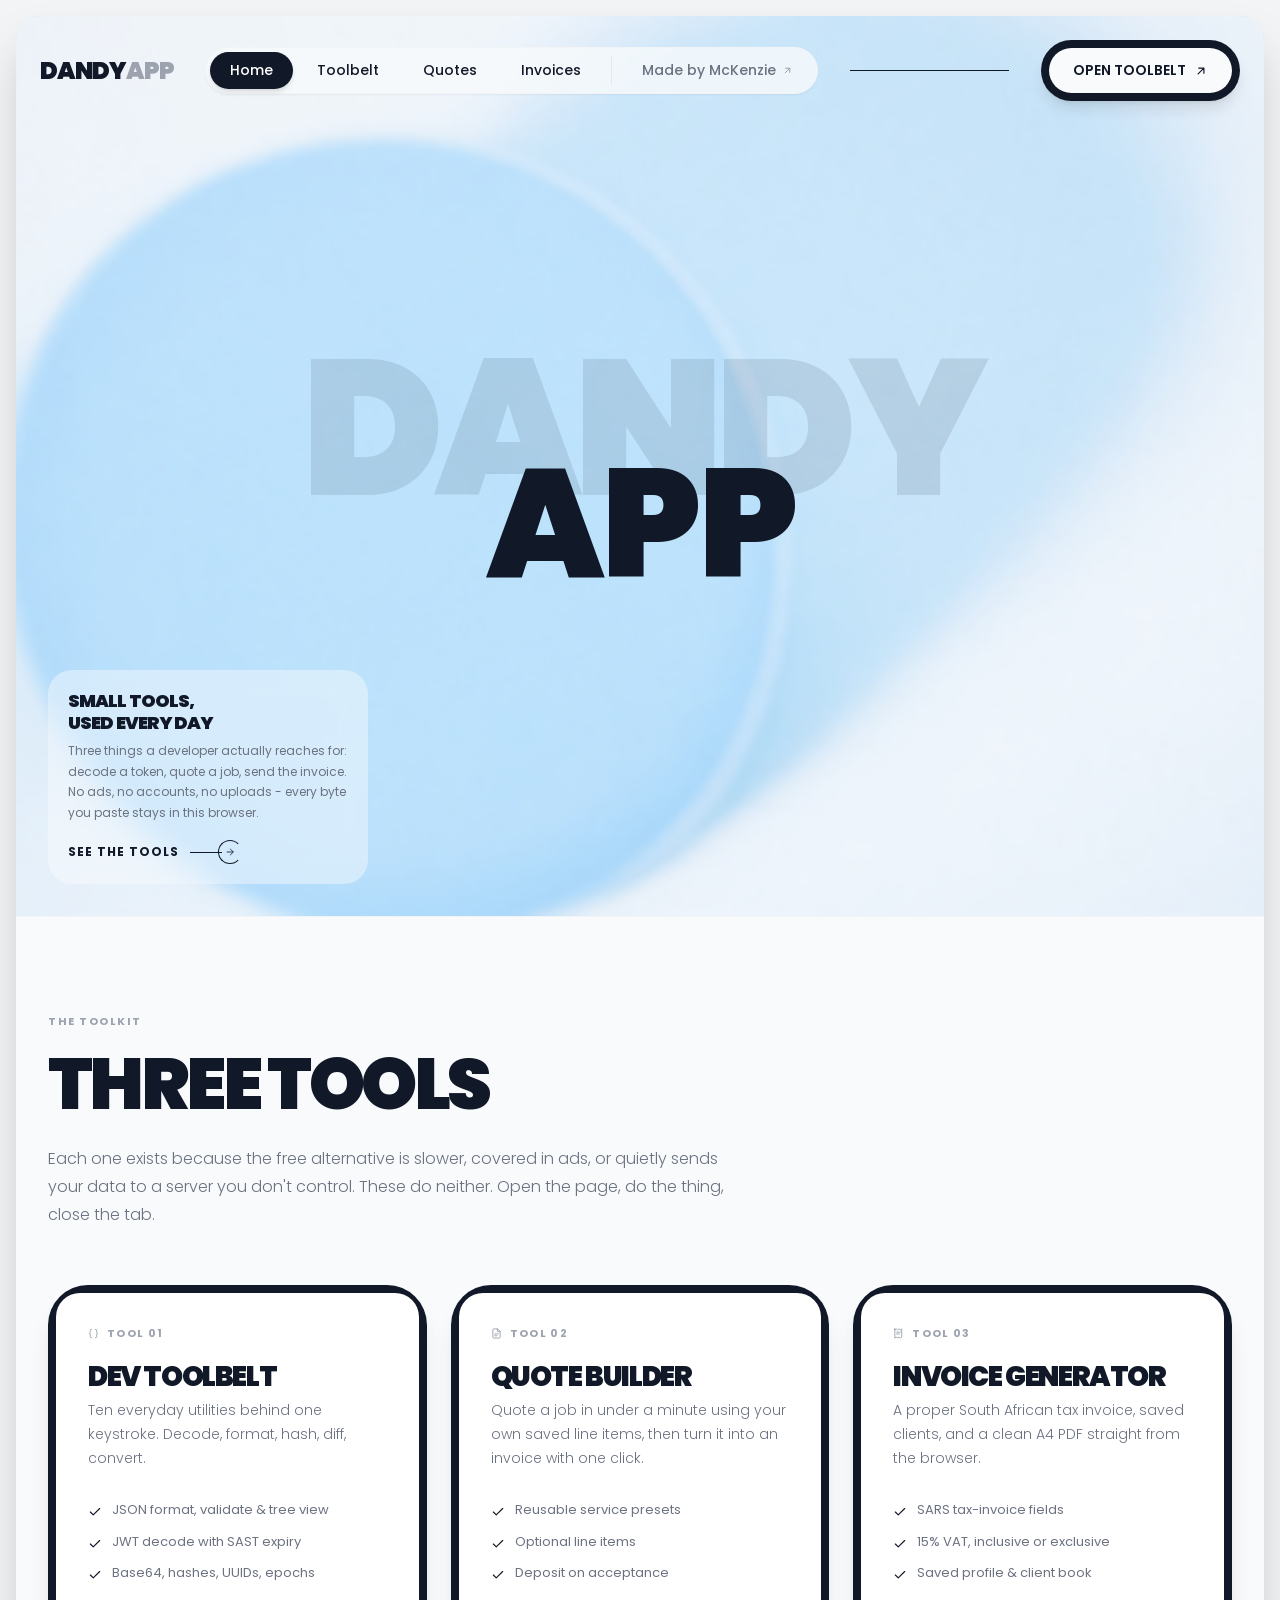
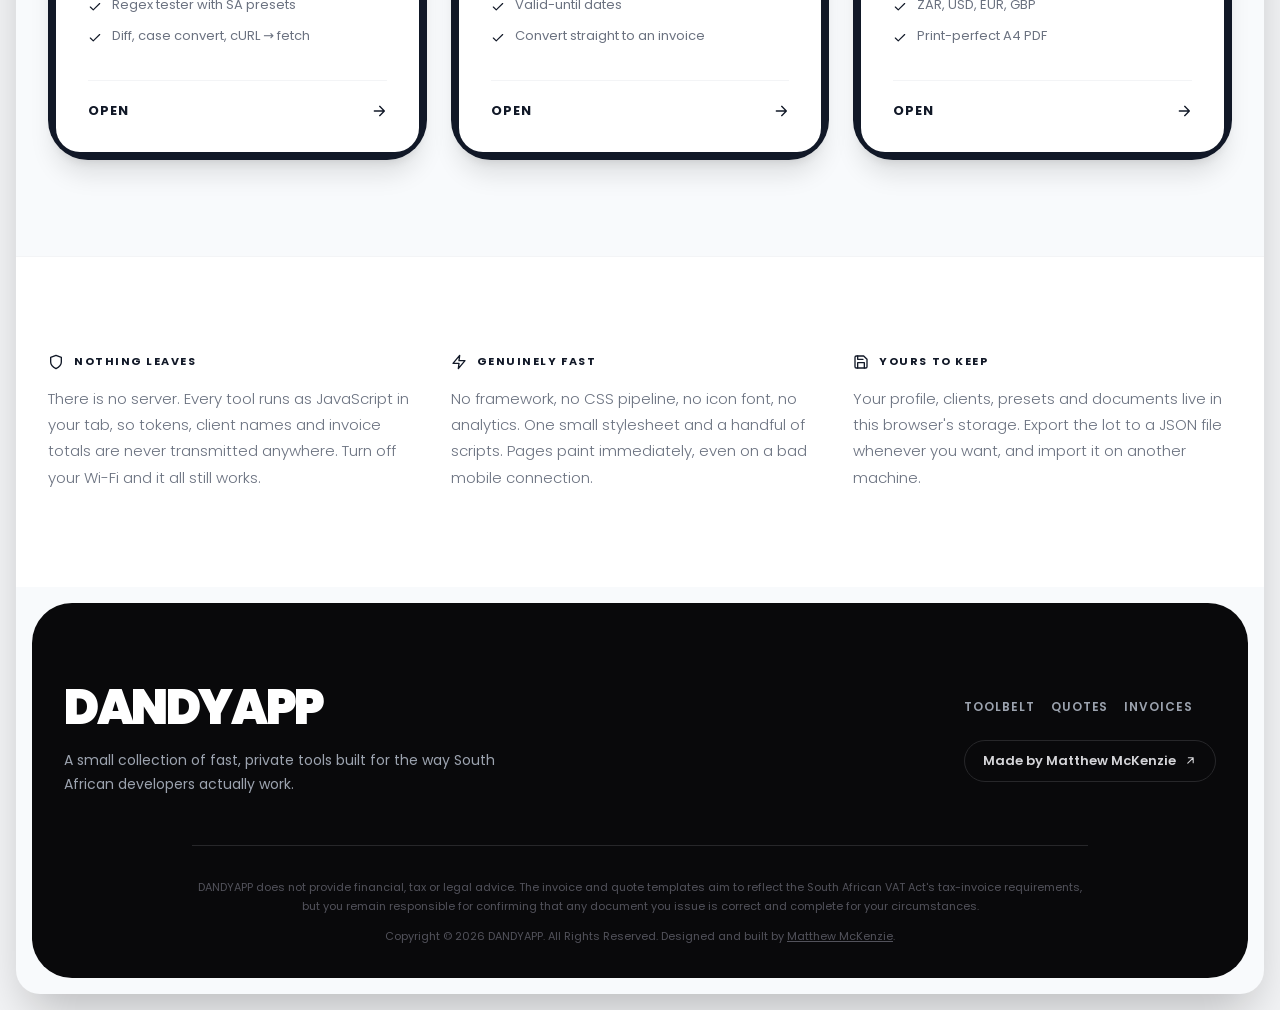
==== index.html @ e2341fac "initial: add DANDYAPP static site with dev toolbelt, quote and invoice tools" ====
<!DOCTYPE html>
<html lang="en-ZA">
<head>
    <meta charset="UTF-8">
    <meta name="viewport" content="width=device-width, initial-scale=1.0">

    <title>DANDYAPP | Fast, Private Tools for Developers</title>
    <meta name="description" content="A small set of dead-simple tools for South African developers. Dev toolbelt, quote builder and VAT-compliant invoice generator. Everything runs in your browser - nothing is uploaded." />
    <meta name="keywords" content="south africa invoice generator, vat invoice template south africa, quote builder, developer tools, json formatter, jwt decoder, free invoice generator za" />
    <link rel="canonical" href="https://dandyapp.co.za/" />

    <link rel="preconnect" href="https://fonts.googleapis.com">
    <link rel="preconnect" href="https://fonts.gstatic.com" crossorigin>
    <link href="https://fonts.googleapis.com/css2?family=Poppins:wght@300;400;500;600;700;800;900&display=swap" rel="stylesheet">
    <link rel="stylesheet" href="css/dandy.css">
    <link rel="icon" href="assets/favicon.svg" type="image/svg+xml">

    <meta name="geo.region" content="ZA-GP" />
    <meta name="geo.placename" content="Johannesburg, Gauteng, South Africa" />

    <meta property="og:type" content="website" />
    <meta property="og:url" content="https://dandyapp.co.za/" />
    <meta property="og:site_name" content="DANDYAPP" />
    <meta property="og:title" content="DANDYAPP | Fast, Private Tools for Developers" />
    <meta property="og:description" content="Dev toolbelt, quote builder and VAT-compliant invoice generator. Everything runs in your browser." />
    <meta property="og:locale" content="en_ZA" />
    <meta name="twitter:card" content="summary_large_image" />
    <meta name="twitter:title" content="DANDYAPP | Fast, Private Tools for Developers" />
    <meta name="twitter:description" content="Dev toolbelt, quote builder and VAT-compliant invoice generator. Everything runs in your browser." />

    <script type="application/ld+json">
    {
        "@context": "https://schema.org",
        "@type": "WebApplication",
        "name": "DANDYAPP",
        "url": "https://dandyapp.co.za",
        "applicationCategory": "DeveloperApplication",
        "operatingSystem": "Any",
        "description": "Fast, private, browser-only tools for developers: a dev toolbelt, a quote builder and a South African VAT-compliant invoice generator.",
        "offers": { "@type": "Offer", "price": "0", "priceCurrency": "ZAR" },
        "author": { "@type": "Person", "name": "Matthew McKenzie", "url": "https://www.matthewmckenzie.co.za" }
    }
    </script>
</head>
<body>

<div class="slab">

    <header class="site-header">
        <span class="wordmark">DANDY<span>APP</span></span>

        <nav class="pill-nav" aria-label="Primary">
            <a href="/" aria-current="page">Home</a>
            <a href="toolbelt/">Toolbelt</a>
            <a href="quote/">Quotes</a>
            <a href="invoice/">Invoices</a>
            <span class="sep" aria-hidden="true"></span>
            <a href="https://www.matthewmckenzie.co.za" class="credit" rel="noopener">Made by McKenzie <i data-icon="arrow-up-right"></i></a>
        </nav>

        <div class="rule"></div>

        <div class="header-cta">
            <a href="toolbelt/">OPEN TOOLBELT <i data-icon="arrow-up-right"></i></a>
        </div>
    </header>

    <!-- HERO -->
    <section class="hero">
        <h1 class="sr-only">DANDYAPP - fast, private browser-only tools for South African developers</h1>
        <div class="hero-scrim"></div>

        <div class="hero-type" aria-hidden="true">
            <div class="line-1">DANDY</div>
            <div class="line-2">APP</div>
        </div>

        <div class="hero-foot">
            <div class="hero-card">
                <h2>SMALL TOOLS,<br>USED EVERY DAY</h2>
                <p>Three things a developer actually reaches for: decode a token, quote a job, send the invoice. No ads, no accounts, no uploads - every byte you paste stays in this browser.</p>
                <a class="arrow-link" href="#tools">
                    <span class="label">See the tools</span>
                    <span class="track">
                        <i></i>
                        <span class="knob"><i data-icon="arrow-right"></i></span>
                    </span>
                </a>
            </div>
        </div>
    </section>

    <!-- TOOLS -->
    <section id="tools" class="section" style="border-top:1px solid var(--hairline)">
        <div class="wrap">

            <div class="reveal" style="max-width:44rem;margin-bottom:3.5rem">
                <p class="eyebrow mb-2">The Toolkit</p>
                <h2 style="font-size:clamp(2.25rem,6vw,4.5rem);margin-bottom:1.5rem">THREE TOOLS</h2>
                <p class="lede">Each one exists because the free alternative is slower, covered in ads, or quietly sends your data to a server you don't control. These do neither. Open the page, do the thing, close the tab.</p>
            </div>

            <div class="card-grid">

                <a class="tool-card reveal" href="toolbelt/">
                    <div class="body">
                        <span class="badge"><i data-icon="braces"></i> Tool 01</span>
                        <h3>DEV TOOLBELT</h3>
                        <p>Ten everyday utilities behind one keystroke. Decode, format, hash, diff, convert.</p>
                        <ul>
                            <li><i data-icon="check"></i> JSON format, validate &amp; tree view</li>
                            <li><i data-icon="check"></i> JWT decode with SAST expiry</li>
                            <li><i data-icon="check"></i> Base64, hashes, UUIDs, epochs</li>
                            <li><i data-icon="check"></i> Regex tester with SA presets</li>
                            <li><i data-icon="check"></i> Diff, case convert, cURL &rarr; fetch</li>
                        </ul>
                        <span class="go">Open <i data-icon="arrow-right"></i></span>
                    </div>
                </a>

                <a class="tool-card reveal" href="quote/">
                    <div class="body">
                        <span class="badge"><i data-icon="file-text"></i> Tool 02</span>
                        <h3>QUOTE BUILDER</h3>
                        <p>Quote a job in under a minute using your own saved line items, then turn it into an invoice with one click.</p>
                        <ul>
                            <li><i data-icon="check"></i> Reusable service presets</li>
                            <li><i data-icon="check"></i> Optional line items</li>
                            <li><i data-icon="check"></i> Deposit on acceptance</li>
                            <li><i data-icon="check"></i> Valid-until dates</li>
                            <li><i data-icon="check"></i> Convert straight to an invoice</li>
                        </ul>
                        <span class="go">Open <i data-icon="arrow-right"></i></span>
                    </div>
                </a>

                <a class="tool-card reveal" href="invoice/">
                    <div class="body">
                        <span class="badge"><i data-icon="receipt"></i> Tool 03</span>
                        <h3>INVOICE GENERATOR</h3>
                        <p>A proper South African tax invoice, saved clients, and a clean A4 PDF straight from the browser.</p>
                        <ul>
                            <li><i data-icon="check"></i> SARS tax-invoice fields</li>
                            <li><i data-icon="check"></i> 15% VAT, inclusive or exclusive</li>
                            <li><i data-icon="check"></i> Saved profile &amp; client book</li>
                            <li><i data-icon="check"></i> ZAR, USD, EUR, GBP</li>
                            <li><i data-icon="check"></i> Print-perfect A4 PDF</li>
                        </ul>
                        <span class="go">Open <i data-icon="arrow-right"></i></span>
                    </div>
                </a>

            </div>
        </div>
    </section>

    <!-- WHY -->
    <section class="section" style="background:#fff;border-top:1px solid var(--hairline)">
        <div class="wrap">
            <div class="card-grid">
                <div class="reveal">
                    <span class="row mb-2" style="gap:.625rem"><i data-icon="shield" style="width:1.25rem"></i><span class="eyebrow" style="color:var(--ink)">Nothing leaves</span></span>
                    <p class="lede" style="font-size:.9375rem">There is no server. Every tool runs as JavaScript in your tab, so tokens, client names and invoice totals are never transmitted anywhere. Turn off your Wi-Fi and it all still works.</p>
                </div>
                <div class="reveal">
                    <span class="row mb-2" style="gap:.625rem"><i data-icon="zap" style="width:1.25rem"></i><span class="eyebrow" style="color:var(--ink)">Genuinely fast</span></span>
                    <p class="lede" style="font-size:.9375rem">No framework, no CSS pipeline, no icon font, no analytics. One small stylesheet and a handful of scripts. Pages paint immediately, even on a bad mobile connection.</p>
                </div>
                <div class="reveal">
                    <span class="row mb-2" style="gap:.625rem"><i data-icon="save" style="width:1.25rem"></i><span class="eyebrow" style="color:var(--ink)">Yours to keep</span></span>
                    <p class="lede" style="font-size:.9375rem">Your profile, clients, presets and documents live in this browser's storage. Export the lot to a JSON file whenever you want, and import it on another machine.</p>
                </div>
            </div>
        </div>
    </section>

    <footer class="site-footer">
        <div class="footer-top">
            <div>
                <h2>DANDYAPP</h2>
                <p>A small collection of fast, private tools built for the way South African developers actually work.</p>
            </div>
            <div class="stack" style="gap:1.5rem;align-items:flex-start">
                <nav class="footer-links" aria-label="Footer">
                    <a href="toolbelt/">Toolbelt</a>
                    <a href="quote/">Quotes</a>
                    <a href="invoice/">Invoices</a>
                </nav>
                <a class="footer-credit" href="https://www.matthewmckenzie.co.za" rel="noopener">
                    Made by Matthew McKenzie <i data-icon="arrow-up-right"></i>
                </a>
            </div>
        </div>

        <div class="footer-bottom">
            <p>DANDYAPP does not provide financial, tax or legal advice. The invoice and quote templates aim to reflect the South African VAT Act's tax-invoice requirements, but you remain responsible for confirming that any document you issue is correct and complete for your circumstances.</p>
            <p>Copyright &copy; 2026 DANDYAPP. All Rights Reserved. Designed and built by
                <a href="https://www.matthewmckenzie.co.za" rel="noopener" style="text-decoration:underline">Matthew McKenzie</a>.</p>
        </div>
    </footer>

</div>

<script src="js/core.js"></script>
</body>
</html>
---- css/dandy.css ----
/* ==========================================================================
   DANDYAPP design system
   Hand-written design system for DANDYAPP.
   No Tailwind, no icon font - nothing render-blocking except Poppins.
   ========================================================================== */

/* --- Tokens --------------------------------------------------------------- */

:root {
    --paper:      #f3f4f6;   /* outer page ground */
    --slab:       #f8fafc;   /* the floating panel */
    --white:      #ffffff;
    --ink:        #111827;
    --muted:      #6b7280;
    --faint:      #9ca3af;
    --hairline:   #f3f4f6;
    --border:     #e5e7eb;
    --footer:     #09090b;
    --footer-2:   #27272a;

    --ok:         #16a34a;
    --warn:       #b45309;
    --bad:        #dc2626;
    --add:        #dcfce7;
    --del:        #fee2e2;

    --r-outer:    2rem;
    --r-inner:    1.5rem;
    --r-pill:     999px;

    --shadow-sm:  0 1px 2px 0 rgb(0 0 0 / .05);
    --shadow:     0 4px 6px -1px rgb(0 0 0 / .1), 0 2px 4px -2px rgb(0 0 0 / .1);
    --shadow-lg:  0 10px 15px -3px rgb(0 0 0 / .1), 0 4px 6px -4px rgb(0 0 0 / .1);
    --shadow-xl:  0 20px 25px -5px rgb(0 0 0 / .1), 0 8px 10px -6px rgb(0 0 0 / .1);
    --shadow-2xl: 0 25px 50px -12px rgb(0 0 0 / .25);

    --mono: ui-monospace, SFMono-Regular, "SF Mono", Menlo, Consolas, monospace;

    /* Width of the content column. A single hard cap leaves enormous dead
       gutters on a large monitor, so it steps up with the viewport instead. */
    --page: 100rem;      /* 1600px */
}

@media (min-width: 768px) {
    :root { --r-outer: 2.5rem; }
}

@media (min-width: 1800px) { :root { --page: 112rem; } }   /* 1792px */
@media (min-width: 2200px) { :root { --page: 124rem; } }   /* 1984px */

/* --- Reset ---------------------------------------------------------------- */

*, *::before, *::after { box-sizing: border-box; }

* { margin: 0; }

html { -webkit-text-size-adjust: 100%; }

body {
    font-family: Poppins, ui-sans-serif, system-ui, -apple-system, "Segoe UI", sans-serif;
    background-color: var(--paper);
    color: var(--ink);
    line-height: 1.5;
    overflow-x: hidden;
    padding: .5rem;
    -webkit-font-smoothing: antialiased;
    -moz-osx-font-smoothing: grayscale;
}

@media (min-width: 640px) { body { padding: 1rem; } }

img, svg { display: block; max-width: 100%; }

/* Every SVG on the site is an inline icon from Dandy.icon(). Without an
   intrinsic size they default to 300x150, so they track the text size unless
   a more specific rule below says otherwise. */
svg { width: 1em; height: 1em; flex: none; }
button, input, select, textarea { font: inherit; color: inherit; }
button { background: none; border: 0; cursor: pointer; }
a { color: inherit; text-decoration: none; }
table { border-collapse: collapse; width: 100%; }

::-webkit-scrollbar { width: 8px; height: 8px; }
::-webkit-scrollbar-track { background: #f1f1f1; }
::-webkit-scrollbar-thumb { background: #cbd5e1; border-radius: 10px; }
::-webkit-scrollbar-thumb:hover { background: #94a3b8; }

:focus-visible { outline: 2px solid var(--ink); outline-offset: 2px; }

/* --- Typography ----------------------------------------------------------- */

h1, h2, h3, h4 { font-weight: 900; letter-spacing: -.05em; line-height: 1.05; }

.sr-only {
    position: absolute; width: 1px; height: 1px; padding: 0; margin: -1px;
    overflow: hidden; clip: rect(0 0 0 0); white-space: nowrap; border: 0;
}

.eyebrow {
    font-size: .6875rem; font-weight: 700; text-transform: uppercase;
    letter-spacing: .14em; color: var(--faint);
}

.lede { font-weight: 300; color: var(--muted); line-height: 1.75; }

.mono { font-family: var(--mono); font-size: .8125rem; }

/* --- Layout --------------------------------------------------------------- */

.slab {
    background: var(--slab);
    border-radius: var(--r-inner);
    box-shadow: var(--shadow-2xl);
    overflow: hidden;
    position: relative;
}

.wrap { width: 100%; max-width: var(--page); margin-inline: auto; }

.section { padding: 4rem 1.5rem; }
@media (min-width: 768px) { .section { padding: 6rem 2rem; } }

/* --- Header / nav --------------------------------------------------------- */

.site-header {
    position: absolute; inset: 0 0 auto 0; z-index: 50;
    display: flex; align-items: center; gap: 1rem;
    padding: 1rem;
}
@media (min-width: 768px) { .site-header { padding: 1.5rem; gap: 2rem; } }

.wordmark {
    font-size: 1.25rem; font-weight: 900; letter-spacing: -.05em;
    white-space: nowrap; z-index: 50;
}
@media (min-width: 768px) { .wordmark { font-size: 1.5rem; } }
.wordmark span { color: var(--faint); }

.pill-nav {
    display: none; align-items: center; gap: .25rem;
    background: rgb(248 250 252 / .8);
    -webkit-backdrop-filter: blur(12px); backdrop-filter: blur(12px);
    padding: .25rem; border-radius: var(--r-pill);
    border: 1px solid var(--hairline); box-shadow: var(--shadow-sm);
}
/* 1120px, not 1024px: the nav plus the credit item plus the CTA needs the room. */
@media (min-width: 1120px) { .pill-nav { display: flex; } }

.pill-nav a {
    padding: .5rem 1.25rem; border-radius: var(--r-pill);
    font-size: .875rem; font-weight: 500; white-space: nowrap;
    transition: background-color .2s, color .2s;
}
.pill-nav a:hover { background: #f3f4f6; }
.pill-nav a[aria-current="page"] {
    background: var(--ink); color: var(--white); box-shadow: var(--shadow);
}

/* The outbound credit reads as an attribution, not another section of the
   site, so it sits behind a hairline and starts muted. */
.pill-nav .sep { width: 1px; align-self: stretch; background: var(--border); margin: .25rem .375rem; }
.pill-nav a.credit { color: var(--muted); display: inline-flex; align-items: center; gap: .375rem; }
.pill-nav a.credit svg { width: .6875rem; height: .6875rem; opacity: .7; }
.pill-nav a.credit:hover { color: var(--ink); background: #f3f4f6; }
.pill-nav a.credit:hover svg { opacity: 1; }


.rule { flex: 1; height: 1px; background: var(--ink); display: none; }
@media (min-width: 1280px) { .rule { display: block; } }

.header-cta {
    display: none; align-items: center; margin-left: auto;
    background: var(--ink); border-radius: var(--r-outer);
    padding: .375rem; box-shadow: var(--shadow-lg);
}
@media (min-width: 640px) { .header-cta { display: flex; } }
@media (min-width: 768px) { .header-cta { padding: .5rem; } }

.header-cta a {
    display: flex; align-items: center; gap: .5rem;
    background: var(--slab); color: var(--ink);
    padding: .5rem 1rem; border-radius: var(--r-inner);
    font-weight: 600; font-size: .75rem; white-space: nowrap;
    transition: background-color .2s;
}
.header-cta a:hover { background: #f3f4f6; }
@media (min-width: 768px) { .header-cta a { padding: .75rem 1.5rem; font-size: .875rem; } }

/* --- Burger + drawer (below the pill nav's breakpoint) --------------------- */

.burger {
    display: none; margin-left: auto; flex: none;
    width: 2.75rem; height: 2.75rem; border-radius: var(--r-pill);
    background: var(--white); border: 1px solid var(--border);
    box-shadow: var(--shadow-sm);
    align-items: center; justify-content: center;
    transition: background-color .2s, border-color .2s;
    z-index: 60;
}
@media (max-width: 1119px) { .burger { display: inline-flex; } }
@media (min-width: 640px)  { .burger { margin-left: .625rem; } }
.burger:hover { border-color: var(--faint); }

.burger .bars { display: block; width: 1.0625rem; height: .75rem; position: relative; }
.burger .bars i {
    position: absolute; left: 0; width: 100%; height: 2px; border-radius: 2px;
    background: var(--ink);
    transition: transform .25s ease, opacity .2s ease, top .25s ease;
}
.burger .bars i:nth-child(1) { top: 0; }
.burger .bars i:nth-child(2) { top: 5px; }
.burger .bars i:nth-child(3) { top: 10px; }

.burger.is-open .bars i:nth-child(1) { top: 5px; transform: rotate(45deg); }
.burger.is-open .bars i:nth-child(2) { opacity: 0; }
.burger.is-open .bars i:nth-child(3) { top: 5px; transform: rotate(-45deg); }

.nav-drawer {
    position: fixed; inset: 0; z-index: 400;
    background: rgb(17 24 39 / .45);
    -webkit-backdrop-filter: blur(4px); backdrop-filter: blur(4px);
    opacity: 0; pointer-events: none;
    transition: opacity .25s ease;
}
.nav-drawer.open { opacity: 1; pointer-events: auto; }
@media (min-width: 1120px) { .nav-drawer { display: none; } }

.drawer-panel {
    position: absolute; top: .5rem; right: .5rem; left: .5rem;
    background: var(--slab); border-radius: var(--r-outer);
    padding: 1rem; box-shadow: var(--shadow-2xl);
    transform: translateY(-1rem); opacity: 0;
    transition: transform .28s cubic-bezier(.16, 1, .3, 1), opacity .2s ease;
    max-height: calc(100svh - 1rem); overflow-y: auto;
}
.nav-drawer.open .drawer-panel { transform: none; opacity: 1; }

.drawer-top {
    display: flex; align-items: center; justify-content: space-between;
    padding: .25rem .5rem 1rem;
}
.drawer-close {
    width: 2.25rem; height: 2.25rem; border-radius: var(--r-pill);
    border: 1px solid var(--border); background: var(--white);
    display: flex; align-items: center; justify-content: center;
}
.drawer-close svg { width: 1rem; height: 1rem; }
.drawer-close:hover { background: #f3f4f6; }

.drawer-links { display: flex; flex-direction: column; gap: .375rem; }
.drawer-links a {
    display: flex; align-items: center; justify-content: space-between;
    padding: .875rem 1.125rem; border-radius: var(--r-inner);
    background: var(--white); border: 1px solid var(--border);
    font-size: 1rem; font-weight: 600;
    transition: background-color .2s, color .2s, border-color .2s;
}
.drawer-links a svg { width: .9375rem; height: .9375rem; color: var(--faint); }
.drawer-links a:hover { border-color: var(--faint); }
.drawer-links a[aria-current="page"] {
    background: var(--ink); color: var(--white); border-color: var(--ink);
}
.drawer-links a[aria-current="page"] svg { color: var(--white); }
.drawer-links a.credit { color: var(--muted); font-weight: 500; background: transparent; }
.drawer-links a.credit:hover { color: var(--ink); background: var(--white); }

.drawer-cta {
    display: flex; align-items: center; justify-content: center; gap: .5rem;
    margin-top: .75rem; padding: 1rem;
    background: var(--ink); color: var(--white);
    border-radius: var(--r-inner);
    font-size: .875rem; font-weight: 700; letter-spacing: .02em;
}
.drawer-cta:hover { background: #000; }

/* --- Hero ----------------------------------------------------------------- */

.hero {
    position: relative; overflow: hidden;
    min-height: 100svh;
    display: flex; flex-direction: column; justify-content: space-between;
    padding: 8rem 1rem 2rem;
    background-image: url("../assets/background.webp");
    background-size: cover; background-position: center;
}
@media (min-width: 768px) { .hero { padding: 8rem 2rem 2rem; } }

.hero-scrim {
    position: absolute; inset: 0; z-index: 0;
    background: rgb(248 250 252 / .6);
    -webkit-backdrop-filter: blur(2px); backdrop-filter: blur(2px);
}

.hero-type {
    position: absolute; inset: 0; z-index: 10;
    display: flex; flex-direction: column; align-items: center; justify-content: center;
    pointer-events: none; user-select: none;
}
.hero-type .line-1 {
    font-size: 22vw; font-weight: 900; letter-spacing: -.05em;
    line-height: 1; color: var(--ink); opacity: .1;
}
.hero-type .line-2 {
    font-size: 16vw; font-weight: 900; letter-spacing: -.025em;
    line-height: 1; margin-top: -8vw; position: relative; z-index: 20;
}
@media (min-width: 768px) {
    .hero-type .line-1 { font-size: 15vw; }
    .hero-type .line-2 { font-size: 12vw; margin-top: -6vw; }
}

.hero-foot { position: relative; z-index: 30; margin-top: auto; }

.hero-card {
    max-width: 20rem;
    -webkit-backdrop-filter: blur(12px); backdrop-filter: blur(12px);
    background: rgb(248 250 252 / .45);
    padding: 1.25rem; border-radius: var(--r-inner);
}
.hero-card h2 { font-size: 1.125rem; margin-bottom: .5rem; line-height: 1.2; }
.hero-card p { font-size: .75rem; color: var(--muted); line-height: 1.7; margin-bottom: 1rem; }

/* The "See More" arrow affordance */
.arrow-link { display: inline-flex; align-items: center; gap: .75rem; }
.arrow-link .label {
    font-size: .75rem; font-weight: 700; text-transform: uppercase; letter-spacing: .08em;
}
.arrow-link .track { display: flex; align-items: center; }
.arrow-link .track i {
    display: block; width: 2rem; height: 1px; background: var(--ink);
    transition: width .3s;
}
.arrow-link:hover .track i { width: 3rem; }
.arrow-link .knob {
    width: 1.5rem; height: 1.5rem; border-radius: 50%;
    border: 1px solid var(--ink); border-right-color: transparent;
    display: flex; align-items: center; justify-content: center;
    margin-left: -.25rem; transition: background-color .3s, color .3s;
}
.arrow-link:hover .knob { background: var(--ink); color: var(--white); border-right-color: var(--ink); }
.arrow-link .knob svg { width: .625rem; height: .625rem; }

/* --- Reveal --------------------------------------------------------------- */

.reveal { opacity: 0; transform: translateX(50px); transition: opacity 1s ease-out, transform 1s ease-out; }
.reveal.active { opacity: 1; transform: none; }

@media (prefers-reduced-motion: reduce) {
    .reveal { opacity: 1; transform: none; transition: none; }
    *, *::before, *::after { animation-duration: .001ms !important; transition-duration: .001ms !important; }
}

/* --- Cards ---------------------------------------------------------------- */

.card-grid {
    display: grid; gap: 1.5rem;
    grid-template-columns: 1fr;
}
@media (min-width: 900px) { .card-grid { grid-template-columns: repeat(3, 1fr); } }

.tool-card {
    display: block; background: var(--ink);
    border-radius: var(--r-outer); padding: .5rem;
    box-shadow: var(--shadow-xl);
    transition: transform .3s ease, box-shadow .3s ease;
}
.tool-card:hover { transform: translateY(-6px); box-shadow: var(--shadow-2xl); }

.tool-card > .body {
    background: var(--white); border-radius: var(--r-inner);
    padding: 2rem; height: 100%;
    display: flex; flex-direction: column;
}
.tool-card .badge {
    display: inline-flex; align-items: center; gap: .5rem;
    font-size: .6875rem; font-weight: 700; letter-spacing: .12em;
    text-transform: uppercase; color: var(--faint); margin-bottom: 1.25rem;
}
.tool-card h3 { font-size: 1.75rem; margin-bottom: .5rem; }
.tool-card p { font-size: .875rem; color: var(--muted); font-weight: 300; line-height: 1.7; }
.tool-card ul { list-style: none; padding: 0; margin: 1.5rem 0 0; }
.tool-card li {
    font-size: .8125rem; color: var(--muted); padding: .375rem 0;
    display: flex; gap: .625rem; align-items: flex-start;
}
.tool-card li svg { width: .875rem; height: .875rem; flex: none; margin-top: .3rem; color: var(--ink); }
.tool-card .go {
    margin-top: 1.75rem; padding-top: 1.25rem; border-top: 1px solid var(--hairline);
    display: flex; align-items: center; justify-content: space-between;
    font-size: .8125rem; font-weight: 700; text-transform: uppercase; letter-spacing: .08em;
}
.tool-card .go svg { width: 1rem; height: 1rem; transition: transform .3s; }
.tool-card:hover .go svg { transform: translateX(.375rem); }

/* --- Buttons -------------------------------------------------------------- */

.btn {
    display: inline-flex; align-items: center; justify-content: center; gap: .5rem;
    padding: .625rem 1.25rem; border-radius: var(--r-pill);
    border: 1px solid var(--border); background: var(--white);
    font-size: .8125rem; font-weight: 600; white-space: nowrap;
    transition: background-color .2s, border-color .2s, color .2s, transform .1s;
}
.btn:hover { background: #f9fafb; border-color: var(--faint); }
.btn:active { transform: translateY(1px); }
.btn svg { width: .9375rem; height: .9375rem; flex: none; }

.btn-dark { background: var(--ink); color: var(--white); border-color: var(--ink); }
.btn-dark:hover { background: #000; border-color: #000; }

.btn-danger { color: var(--bad); border-color: #fecaca; }
.btn-danger:hover { background: #fef2f2; border-color: var(--bad); }

.btn-sm { padding: .375rem .75rem; font-size: .75rem; }

.btn-row { display: flex; flex-wrap: wrap; gap: .5rem; }

/* --- Forms ---------------------------------------------------------------- */

.field { display: block; margin-bottom: 1rem; }
.field > span {
    display: block; font-size: .6875rem; font-weight: 700;
    text-transform: uppercase; letter-spacing: .08em;
    color: var(--muted); margin-bottom: .375rem;
}

input[type="text"], input[type="email"], input[type="date"], input[type="number"],
input[type="search"], input[type="tel"], select, textarea {
    width: 100%; padding: .625rem .875rem;
    border: 1px solid var(--border); border-radius: .75rem;
    background: var(--white); font-size: .875rem;
    transition: border-color .2s, box-shadow .2s;
}
input:focus, select:focus, textarea:focus {
    outline: none; border-color: var(--ink);
    box-shadow: 0 0 0 3px rgb(17 24 39 / .06);
}
textarea { resize: vertical; min-height: 6rem; line-height: 1.6; }

.field-row { display: grid; gap: 1rem; grid-template-columns: 1fr; }
@media (min-width: 560px) { .field-row.two { grid-template-columns: 1fr 1fr; } }
@media (min-width: 760px) { .field-row.three { grid-template-columns: repeat(3, 1fr); } }

.code-area {
    font-family: var(--mono); font-size: .8125rem; line-height: 1.6;
    min-height: 11rem; white-space: pre; overflow-wrap: normal; overflow-x: auto;
    tab-size: 2;
}

.check { display: inline-flex; align-items: center; gap: .5rem; font-size: .8125rem; cursor: pointer; }
.check input { width: 1rem; height: 1rem; accent-color: var(--ink); cursor: pointer; }

/* Segmented control - the pill-nav motif at component scale */
.segmented {
    display: inline-flex; gap: .25rem; padding: .25rem;
    background: #f3f4f6; border-radius: var(--r-pill);
}
.segmented button {
    padding: .375rem 1rem; border-radius: var(--r-pill);
    font-size: .75rem; font-weight: 600; color: var(--muted);
    transition: background-color .2s, color .2s;
}
.segmented button[aria-pressed="true"] {
    background: var(--white); color: var(--ink); box-shadow: var(--shadow-sm);
}

/* --- Status / notes ------------------------------------------------------- */

.note {
    display: flex; gap: .625rem; align-items: flex-start;
    padding: .75rem 1rem; border-radius: .75rem;
    font-size: .8125rem; line-height: 1.6;
}
.note svg { width: 1rem; height: 1rem; flex: none; margin-top: .15rem; }
.note-info { background: #f3f4f6; color: var(--muted); }
.note-warn { background: #fffbeb; color: var(--warn); }
.note-bad  { background: #fef2f2; color: var(--bad); }
.note-ok   { background: #f0fdf4; color: var(--ok); }
.note[hidden] { display: none; }

.tag {
    display: inline-flex; align-items: center; gap: .375rem;
    padding: .1875rem .625rem; border-radius: var(--r-pill);
    font-size: .6875rem; font-weight: 700; letter-spacing: .04em;
}
.tag-ok  { background: #dcfce7; color: #15803d; }
.tag-bad { background: #fee2e2; color: #b91c1c; }
.tag-neutral { background: #f3f4f6; color: var(--muted); }

/* --- Toast ---------------------------------------------------------------- */

#toast {
    position: fixed; left: 50%; bottom: 1.5rem; z-index: 200;
    transform: translate(-50%, 1.5rem);
    background: var(--ink); color: var(--white);
    padding: .625rem 1.25rem; border-radius: var(--r-pill);
    font-size: .8125rem; font-weight: 600; box-shadow: var(--shadow-xl);
    opacity: 0; pointer-events: none; transition: opacity .2s, transform .2s;
}
#toast.show { opacity: 1; transform: translate(-50%, 0); }

/* --- Footer --------------------------------------------------------------- */

.site-footer {
    background: var(--footer); color: var(--white);
    border-radius: var(--r-outer);
    margin: 1rem; padding: 4rem 1.5rem 2rem;
}
@media (min-width: 768px) { .site-footer { padding: 5rem 2rem 2rem; } }

.footer-top {
    max-width: var(--page); margin: 0 auto 3rem;
    display: flex; flex-direction: column; gap: 2rem;
    align-items: flex-start; justify-content: space-between;
}
@media (min-width: 768px) { .footer-top { flex-direction: row; align-items: center; } }

.footer-top h2 { font-size: 2.5rem; margin-bottom: 1rem; }
@media (min-width: 768px) { .footer-top h2 { font-size: 3rem; } }
.footer-top p { color: #9ca3af; font-size: .875rem; line-height: 1.7; max-width: 28rem; }

.footer-links {
    display: flex; flex-wrap: wrap; gap: 1rem;
    font-size: .75rem; font-weight: 600; text-transform: uppercase;
    letter-spacing: .08em; color: #9ca3af;
}
.footer-links a:hover { color: var(--white); }

.footer-credit {
    display: inline-flex; align-items: center; gap: .5rem;
    padding: .625rem 1.125rem; border-radius: var(--r-pill);
    border: 1px solid var(--footer-2); color: #d4d4d8;
    font-size: .8125rem; font-weight: 600;
    transition: background-color .2s, color .2s, border-color .2s;
}
.footer-credit:hover { background: var(--white); color: var(--footer); border-color: var(--white); }
.footer-credit svg { width: .8125rem; height: .8125rem; }

.footer-bottom {
    border-top: 1px solid var(--footer-2); padding-top: 2rem;
    max-width: 56rem; margin: 0 auto; text-align: center;
}
.footer-bottom p { font-size: .6875rem; color: #52525b; line-height: 1.7; }
.footer-bottom p + p { margin-top: .75rem; }

/* --- Utilities (a deliberately tiny set) ---------------------------------- */

.stack   { display: flex; flex-direction: column; }
.row     { display: flex; align-items: center; gap: .75rem; flex-wrap: wrap; }
.grow    { flex: 1; }
.right   { text-align: right; }
.muted   { color: var(--muted); }
.faint   { color: var(--faint); }
.nowrap  { white-space: nowrap; }
.hidden  { display: none !important; }
.mt-1 { margin-top: .5rem; }  .mt-2 { margin-top: 1rem; }  .mt-3 { margin-top: 1.5rem; }
.mb-1 { margin-bottom: .5rem; } .mb-2 { margin-bottom: 1rem; }
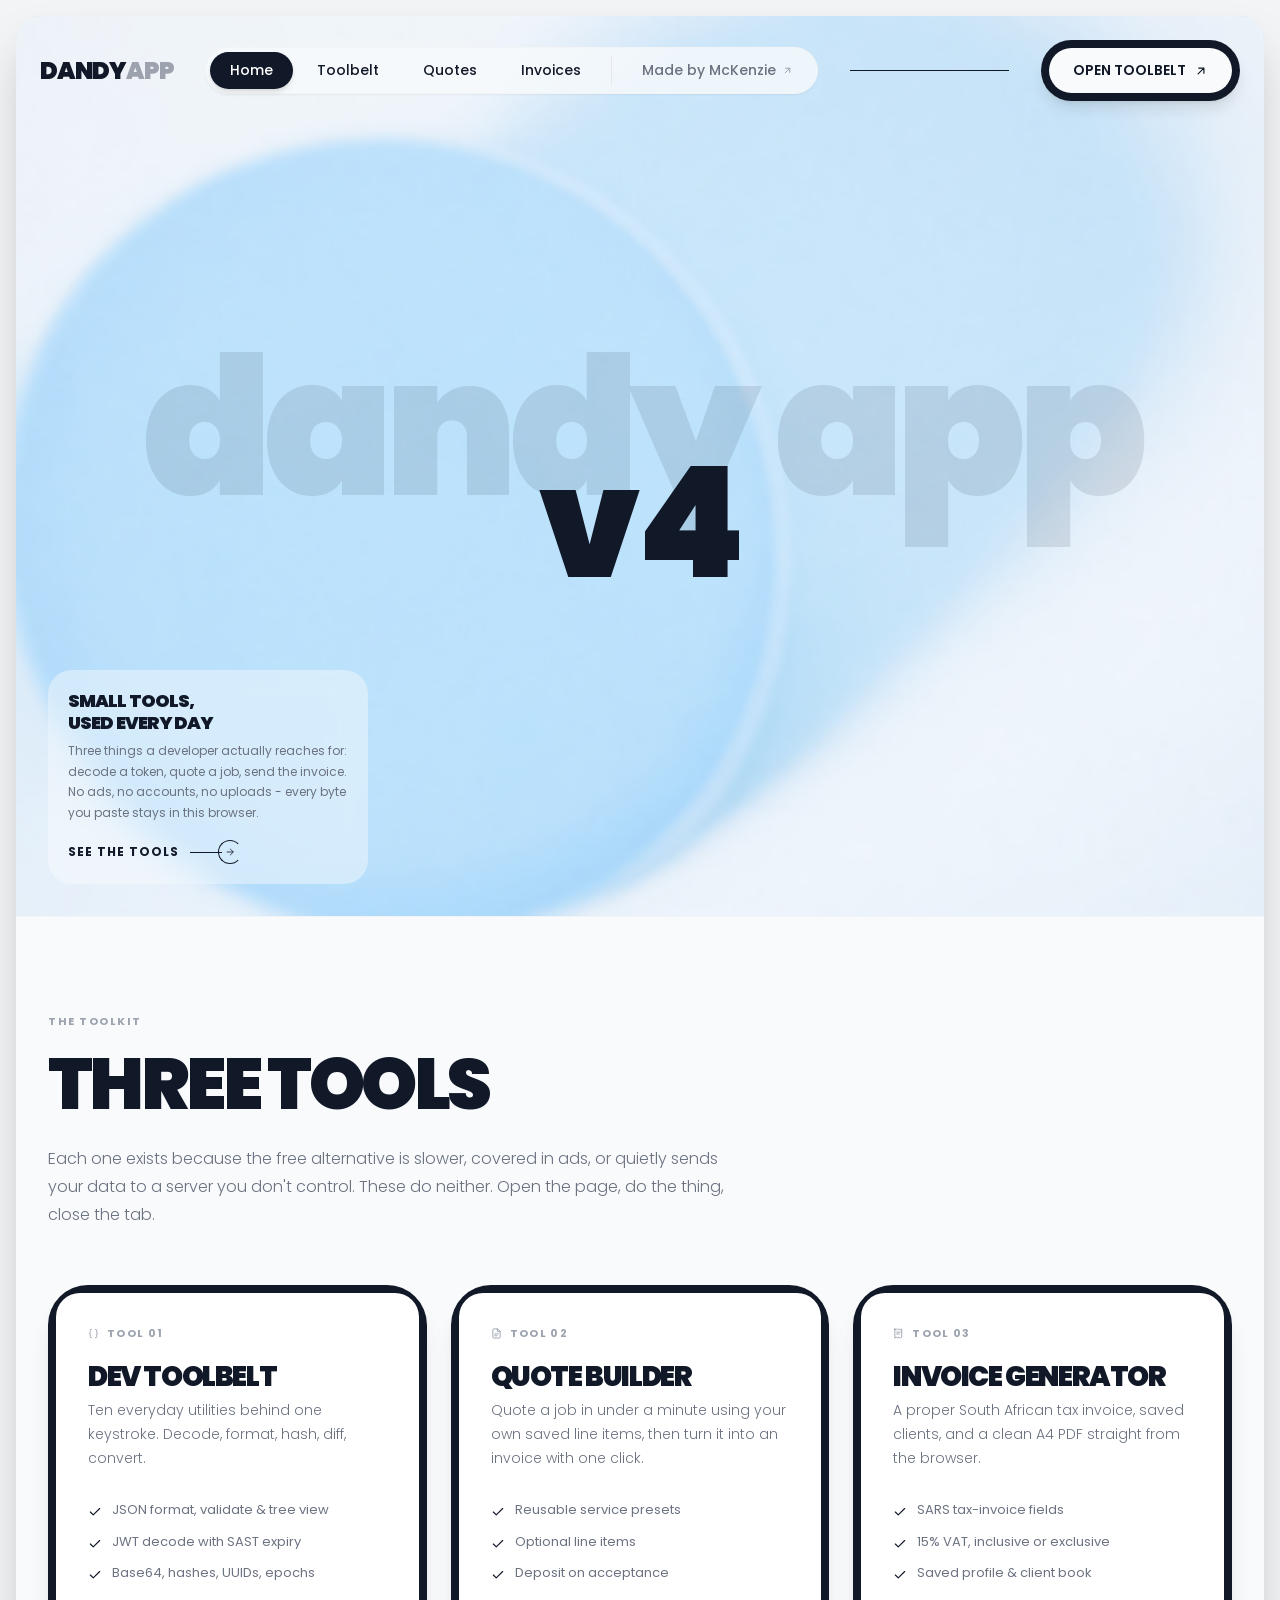
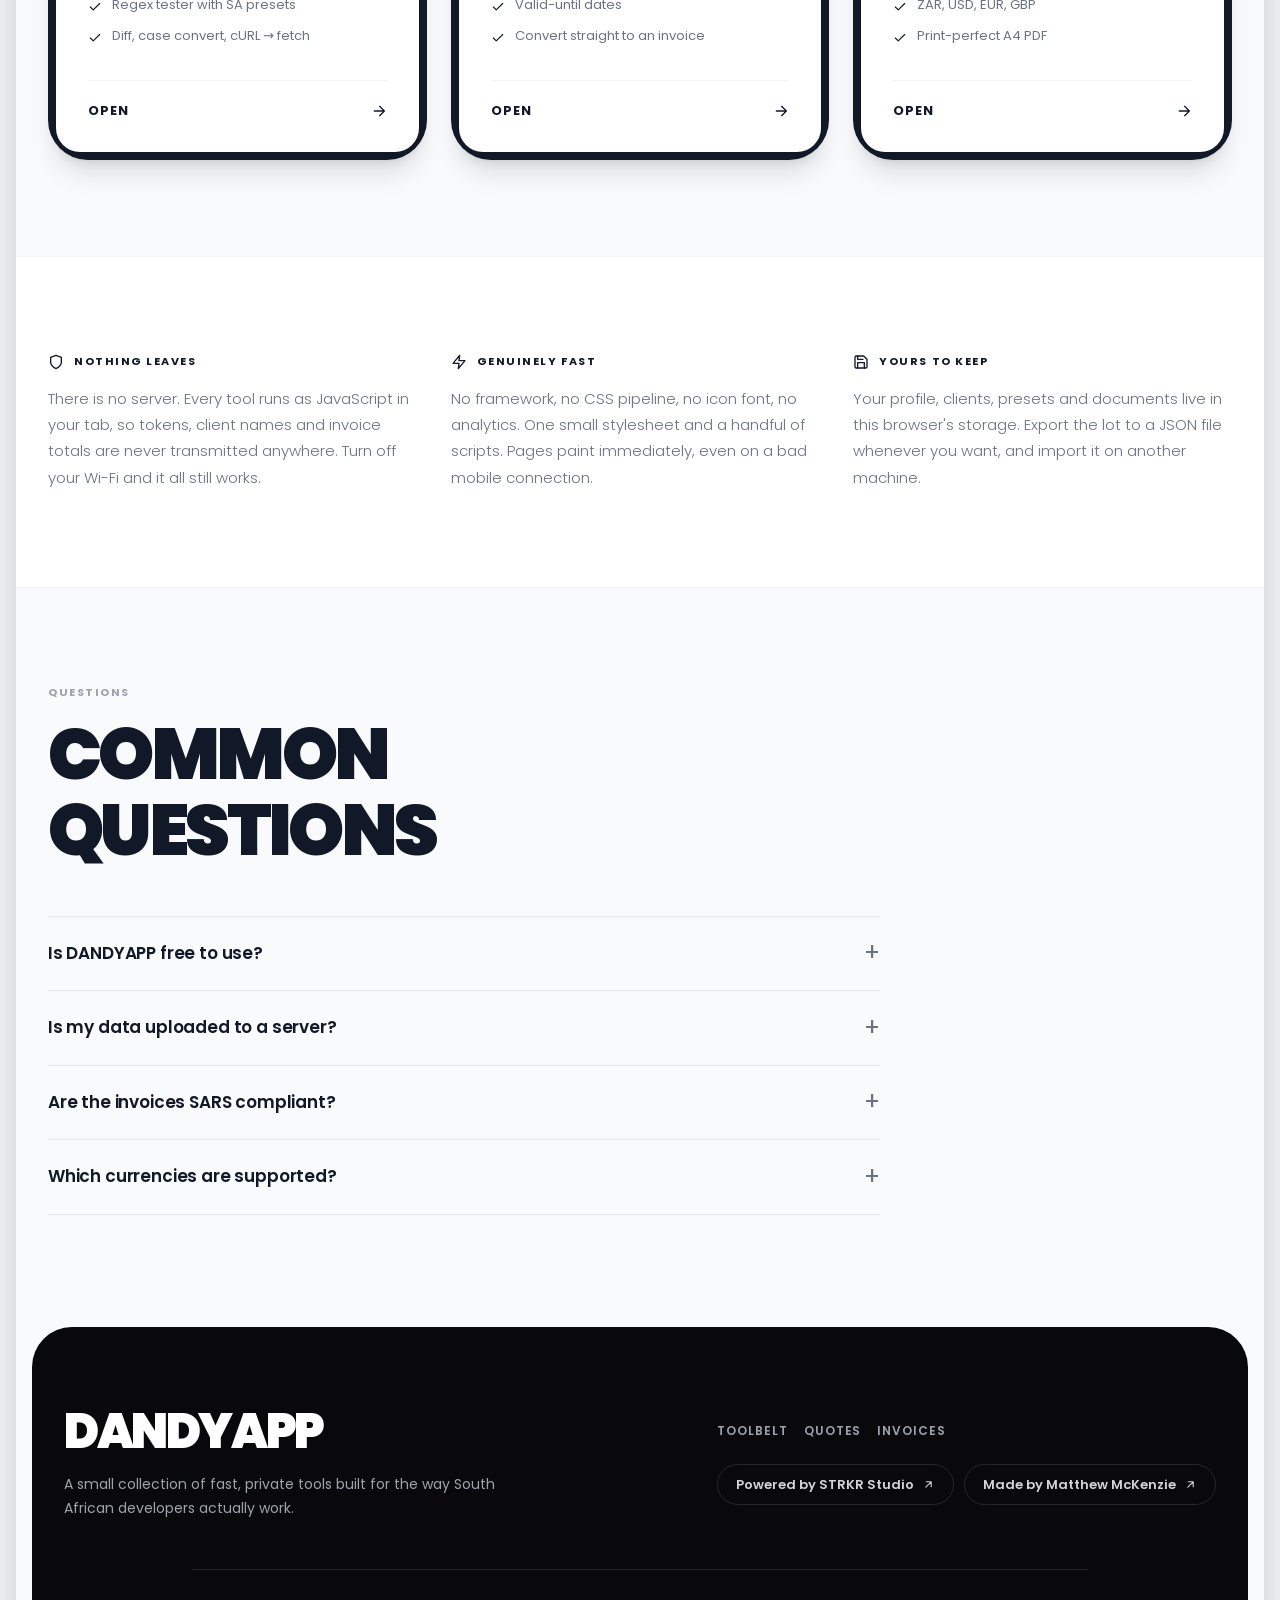
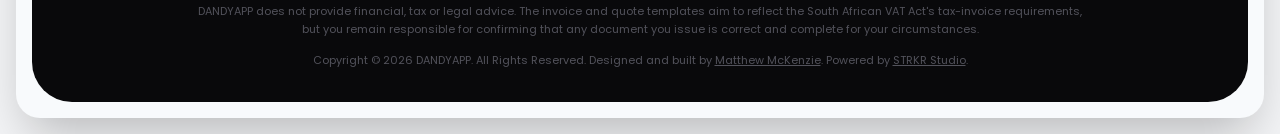
==== commit 56d9665a: "feat(seo): add STRKR credit, toolbox favicon set and full SEO Add a "Powered by STRKR Studio" credit" ====
--- a/index.html
+++ b/index.html
@@ -1,19 +1,42 @@
-<!DOCTYPE html>
+<!doctype html>
 <html lang="en-ZA">
-<head>
-    <meta charset="UTF-8">
-    <meta name="viewport" content="width=device-width, initial-scale=1.0">
-
-    <title>DANDYAPP | Fast, Private Tools for Developers</title>
-    <meta name="description" content="A small set of dead-simple tools for South African developers. Dev toolbelt, quote builder and VAT-compliant invoice generator. Everything runs in your browser - nothing is uploaded." />
-    <meta name="keywords" content="south africa invoice generator, vat invoice template south africa, quote builder, developer tools, json formatter, jwt decoder, free invoice generator za" />
+  <head>
+    <meta charset="UTF-8" />
+    <meta name="viewport" content="width=device-width, initial-scale=1.0" />
+
+    <title>
+      DANDYAPP | Free Dev Tools, Quote Builder &amp; SA Invoice Generator
+    </title>
+    <meta
+      name="description"
+      content="Free browser-based tools for South African developers and freelancers: a 10-in-1 dev toolbelt, a quote builder and a SARS-compliant 15% VAT invoice generator. No accounts, no ads, no uploads - everything runs in your browser."
+    />
+    <meta
+      name="keywords"
+      content="free invoice generator south africa, tax invoice template south africa, sars compliant invoice, 15% vat invoice, quotation template south africa, quote builder za, developer tools online, json formatter, jwt decoder, base64 encoder, uuid generator, regex tester, free tools for freelancers south africa"
+    />
     <link rel="canonical" href="https://dandyapp.co.za/" />
-
-    <link rel="preconnect" href="https://fonts.googleapis.com">
-    <link rel="preconnect" href="https://fonts.gstatic.com" crossorigin>
-    <link href="https://fonts.googleapis.com/css2?family=Poppins:wght@300;400;500;600;700;800;900&display=swap" rel="stylesheet">
-    <link rel="stylesheet" href="css/dandy.css">
-    <link rel="icon" href="assets/favicon.svg" type="image/svg+xml">
+    <meta
+      name="robots"
+      content="index, follow, max-snippet:-1, max-image-preview:large, max-video-preview:-1"
+    />
+    <meta name="author" content="Matthew McKenzie" />
+    <meta name="theme-color" content="#f8fafc" />
+    <meta name="format-detection" content="telephone=no" />
+
+    <link rel="preconnect" href="https://fonts.googleapis.com" />
+    <link rel="preconnect" href="https://fonts.gstatic.com" crossorigin />
+    <link
+      href="https://fonts.googleapis.com/css2?family=Poppins:wght@300;400;500;600;700;800;900&display=swap"
+      rel="stylesheet"
+    />
+    <link rel="stylesheet" href="css/dandy.css" />
+
+    <link rel="icon" href="/favicon.ico" sizes="32x32" />
+    <link rel="icon" href="/favicon-96x96.png" type="image/png" sizes="96x96" />
+    <link rel="apple-touch-icon" href="/apple-touch-icon.png" sizes="180x180" />
+    <link rel="manifest" href="/site.webmanifest" />
+    <meta name="apple-mobile-web-app-title" content="DANDYAPP" />
 
     <meta name="geo.region" content="ZA-GP" />
     <meta name="geo.placename" content="Johannesburg, Gauteng, South Africa" />
@@ -21,186 +44,470 @@
     <meta property="og:type" content="website" />
     <meta property="og:url" content="https://dandyapp.co.za/" />
     <meta property="og:site_name" content="DANDYAPP" />
-    <meta property="og:title" content="DANDYAPP | Fast, Private Tools for Developers" />
-    <meta property="og:description" content="Dev toolbelt, quote builder and VAT-compliant invoice generator. Everything runs in your browser." />
+    <meta
+      property="og:title"
+      content="DANDYAPP | Free Dev Tools, Quote Builder &amp; SA Invoice Generator"
+    />
+    <meta
+      property="og:description"
+      content="A dev toolbelt, quote builder and SARS-compliant VAT invoice generator. Everything runs in your browser - nothing is uploaded."
+    />
+    <meta
+      property="og:image"
+      content="https://dandyapp.co.za/assets/og-image.png"
+    />
+    <meta property="og:image:width" content="1200" />
+    <meta property="og:image:height" content="630" />
+    <meta
+      property="og:image:alt"
+      content="DANDYAPP - fast, private tools for South African developers"
+    />
     <meta property="og:locale" content="en_ZA" />
     <meta name="twitter:card" content="summary_large_image" />
-    <meta name="twitter:title" content="DANDYAPP | Fast, Private Tools for Developers" />
-    <meta name="twitter:description" content="Dev toolbelt, quote builder and VAT-compliant invoice generator. Everything runs in your browser." />
+    <meta
+      name="twitter:title"
+      content="DANDYAPP | Free Dev Tools, Quote Builder &amp; SA Invoice Generator"
+    />
+    <meta
+      name="twitter:description"
+      content="A dev toolbelt, quote builder and SARS-compliant VAT invoice generator. Everything runs in your browser - nothing is uploaded."
+    />
+    <meta
+      name="twitter:image"
+      content="https://dandyapp.co.za/assets/og-image.png"
+    />
+    <meta
+      name="twitter:image:alt"
+      content="DANDYAPP - fast, private tools for South African developers"
+    />
 
     <script type="application/ld+json">
-    {
+      {
         "@context": "https://schema.org",
-        "@type": "WebApplication",
-        "name": "DANDYAPP",
-        "url": "https://dandyapp.co.za",
-        "applicationCategory": "DeveloperApplication",
-        "operatingSystem": "Any",
-        "description": "Fast, private, browser-only tools for developers: a dev toolbelt, a quote builder and a South African VAT-compliant invoice generator.",
-        "offers": { "@type": "Offer", "price": "0", "priceCurrency": "ZAR" },
-        "author": { "@type": "Person", "name": "Matthew McKenzie", "url": "https://www.matthewmckenzie.co.za" }
-    }
+        "@graph": [
+          {
+            "@type": "WebSite",
+            "@id": "https://dandyapp.co.za/#website",
+            "url": "https://dandyapp.co.za/",
+            "name": "DANDYAPP",
+            "description": "Fast, private, browser-only tools for South African developers and freelancers.",
+            "inLanguage": "en-ZA",
+            "publisher": { "@id": "https://dandyapp.co.za/#person" }
+          },
+          {
+            "@type": "Person",
+            "@id": "https://dandyapp.co.za/#person",
+            "name": "Matthew McKenzie",
+            "url": "https://www.matthewmckenzie.co.za"
+          },
+          {
+            "@type": "WebApplication",
+            "@id": "https://dandyapp.co.za/#app",
+            "name": "DANDYAPP",
+            "url": "https://dandyapp.co.za/",
+            "applicationCategory": "DeveloperApplication",
+            "applicationSubCategory": "Business and Invoicing Tools",
+            "operatingSystem": "Any (web browser)",
+            "browserRequirements": "Requires JavaScript. Works offline after first load.",
+            "description": "Fast, private, browser-only tools for developers: a dev toolbelt, a quote builder and a South African VAT-compliant invoice generator.",
+            "image": "https://dandyapp.co.za/assets/og-image.png",
+            "inLanguage": "en-ZA",
+            "isAccessibleForFree": true,
+            "offers": {
+              "@type": "Offer",
+              "price": "0",
+              "priceCurrency": "ZAR"
+            },
+            "featureList": [
+              "JSON formatter, validator and tree view",
+              "JWT decoder with SAST expiry",
+              "Base64, hashes, UUIDs and epoch conversion",
+              "Regex tester with South African presets",
+              "Text diff, case converter and cURL to fetch",
+              "Quotation builder with reusable service presets",
+              "SARS-compliant tax invoice generator with 15% VAT",
+              "Print-perfect A4 PDF export"
+            ],
+            "areaServed": { "@type": "Country", "name": "South Africa" },
+            "author": { "@id": "https://dandyapp.co.za/#person" }
+          },
+          {
+            "@type": "FAQPage",
+            "@id": "https://dandyapp.co.za/#faq",
+            "mainEntity": [
+              {
+                "@type": "Question",
+                "name": "Is DANDYAPP free to use?",
+                "acceptedAnswer": {
+                  "@type": "Answer",
+                  "text": "Yes. Every tool is free, with no account, no sign-up and no ads."
+                }
+              },
+              {
+                "@type": "Question",
+                "name": "Is my data uploaded to a server?",
+                "acceptedAnswer": {
+                  "@type": "Answer",
+                  "text": "No. There is no server. Every tool runs as JavaScript in your browser tab, so tokens, client names and invoice totals are never transmitted anywhere. Your profile, clients, presets and documents are stored in your browser and can be exported to a JSON file."
+                }
+              },
+              {
+                "@type": "Question",
+                "name": "Are the invoices SARS compliant?",
+                "acceptedAnswer": {
+                  "@type": "Answer",
+                  "text": "The invoice template is built around the tax-invoice fields required by the South African VAT Act, including 15% VAT calculated inclusive or exclusive. DANDYAPP does not provide tax or legal advice, so you remain responsible for confirming that any document you issue is correct and complete for your circumstances."
+                }
+              },
+              {
+                "@type": "Question",
+                "name": "Which currencies are supported?",
+                "acceptedAnswer": {
+                  "@type": "Answer",
+                  "text": "Invoices and quotes can be issued in ZAR, USD, EUR or GBP."
+                }
+              }
+            ]
+          }
+        ]
+      }
     </script>
-</head>
-<body>
-
-<div class="slab">
-
-    <header class="site-header">
+  </head>
+  <body>
+    <div class="slab">
+      <header class="site-header">
         <span class="wordmark">DANDY<span>APP</span></span>
 
         <nav class="pill-nav" aria-label="Primary">
-            <a href="/" aria-current="page">Home</a>
-            <a href="toolbelt/">Toolbelt</a>
-            <a href="quote/">Quotes</a>
-            <a href="invoice/">Invoices</a>
-            <span class="sep" aria-hidden="true"></span>
-            <a href="https://www.matthewmckenzie.co.za" class="credit" rel="noopener">Made by McKenzie <i data-icon="arrow-up-right"></i></a>
+          <a href="/" aria-current="page">Home</a>
+          <a href="toolbelt/">Toolbelt</a>
+          <a href="quote/">Quotes</a>
+          <a href="invoice/">Invoices</a>
+          <span class="sep" aria-hidden="true"></span>
+          <a
+            href="https://www.matthewmckenzie.co.za"
+            class="credit"
+            rel="noopener"
+            >Made by McKenzie <i data-icon="arrow-up-right"></i
+          ></a>
         </nav>
 
         <div class="rule"></div>
 
         <div class="header-cta">
-            <a href="toolbelt/">OPEN TOOLBELT <i data-icon="arrow-up-right"></i></a>
-        </div>
-    </header>
-
-    <!-- HERO -->
-    <section class="hero">
-        <h1 class="sr-only">DANDYAPP - fast, private browser-only tools for South African developers</h1>
+          <a href="toolbelt/"
+            >OPEN TOOLBELT <i data-icon="arrow-up-right"></i
+          ></a>
+        </div>
+      </header>
+
+      <!-- HERO -->
+      <section class="hero">
+        <h1 class="sr-only">
+          DANDYAPP - fast, private browser-only tools for South African
+          developers
+        </h1>
         <div class="hero-scrim"></div>
 
         <div class="hero-type" aria-hidden="true">
-            <div class="line-1">DANDY</div>
-            <div class="line-2">APP</div>
+          <div class="line-1">dandy app</div>
+          <div class="line-2">v4</div>
         </div>
 
         <div class="hero-foot">
-            <div class="hero-card">
-                <h2>SMALL TOOLS,<br>USED EVERY DAY</h2>
-                <p>Three things a developer actually reaches for: decode a token, quote a job, send the invoice. No ads, no accounts, no uploads - every byte you paste stays in this browser.</p>
-                <a class="arrow-link" href="#tools">
-                    <span class="label">See the tools</span>
-                    <span class="track">
-                        <i></i>
-                        <span class="knob"><i data-icon="arrow-right"></i></span>
-                    </span>
-                </a>
+          <div class="hero-card">
+            <h2>SMALL TOOLS,<br />USED EVERY DAY</h2>
+            <p>
+              Three things a developer actually reaches for: decode a token,
+              quote a job, send the invoice. No ads, no accounts, no uploads -
+              every byte you paste stays in this browser.
+            </p>
+            <a class="arrow-link" href="#tools">
+              <span class="label">See the tools</span>
+              <span class="track">
+                <i></i>
+                <span class="knob"><i data-icon="arrow-right"></i></span>
+              </span>
+            </a>
+          </div>
+        </div>
+      </section>
+
+      <!-- TOOLS -->
+      <section
+        id="tools"
+        class="section"
+        style="border-top: 1px solid var(--hairline)"
+      >
+        <div class="wrap">
+          <div class="reveal" style="max-width: 44rem; margin-bottom: 3.5rem">
+            <p class="eyebrow mb-2">The Toolkit</p>
+            <h2
+              style="
+                font-size: clamp(2.25rem, 6vw, 4.5rem);
+                margin-bottom: 1.5rem;
+              "
+            >
+              THREE TOOLS
+            </h2>
+            <p class="lede">
+              Each one exists because the free alternative is slower, covered in
+              ads, or quietly sends your data to a server you don't control.
+              These do neither. Open the page, do the thing, close the tab.
+            </p>
+          </div>
+
+          <div class="card-grid">
+            <a class="tool-card reveal" href="toolbelt/">
+              <div class="body">
+                <span class="badge"><i data-icon="braces"></i> Tool 01</span>
+                <h3>DEV TOOLBELT</h3>
+                <p>
+                  Ten everyday utilities behind one keystroke. Decode, format,
+                  hash, diff, convert.
+                </p>
+                <ul>
+                  <li>
+                    <i data-icon="check"></i> JSON format, validate &amp; tree
+                    view
+                  </li>
+                  <li><i data-icon="check"></i> JWT decode with SAST expiry</li>
+                  <li>
+                    <i data-icon="check"></i> Base64, hashes, UUIDs, epochs
+                  </li>
+                  <li>
+                    <i data-icon="check"></i> Regex tester with SA presets
+                  </li>
+                  <li>
+                    <i data-icon="check"></i> Diff, case convert, cURL &rarr;
+                    fetch
+                  </li>
+                </ul>
+                <span class="go">Open <i data-icon="arrow-right"></i></span>
+              </div>
+            </a>
+
+            <a class="tool-card reveal" href="quote/">
+              <div class="body">
+                <span class="badge"><i data-icon="file-text"></i> Tool 02</span>
+                <h3>QUOTE BUILDER</h3>
+                <p>
+                  Quote a job in under a minute using your own saved line items,
+                  then turn it into an invoice with one click.
+                </p>
+                <ul>
+                  <li><i data-icon="check"></i> Reusable service presets</li>
+                  <li><i data-icon="check"></i> Optional line items</li>
+                  <li><i data-icon="check"></i> Deposit on acceptance</li>
+                  <li><i data-icon="check"></i> Valid-until dates</li>
+                  <li>
+                    <i data-icon="check"></i> Convert straight to an invoice
+                  </li>
+                </ul>
+                <span class="go">Open <i data-icon="arrow-right"></i></span>
+              </div>
+            </a>
+
+            <a class="tool-card reveal" href="invoice/">
+              <div class="body">
+                <span class="badge"><i data-icon="receipt"></i> Tool 03</span>
+                <h3>INVOICE GENERATOR</h3>
+                <p>
+                  A proper South African tax invoice, saved clients, and a clean
+                  A4 PDF straight from the browser.
+                </p>
+                <ul>
+                  <li><i data-icon="check"></i> SARS tax-invoice fields</li>
+                  <li>
+                    <i data-icon="check"></i> 15% VAT, inclusive or exclusive
+                  </li>
+                  <li>
+                    <i data-icon="check"></i> Saved profile &amp; client book
+                  </li>
+                  <li><i data-icon="check"></i> ZAR, USD, EUR, GBP</li>
+                  <li><i data-icon="check"></i> Print-perfect A4 PDF</li>
+                </ul>
+                <span class="go">Open <i data-icon="arrow-right"></i></span>
+              </div>
+            </a>
+          </div>
+        </div>
+      </section>
+
+      <!-- WHY -->
+      <section
+        class="section"
+        style="background: #fff; border-top: 1px solid var(--hairline)"
+      >
+        <div class="wrap">
+          <div class="card-grid">
+            <div class="reveal">
+              <span class="row mb-2" style="gap: 0.625rem"
+                ><i data-icon="shield" style="width: 1.25rem"></i
+                ><span class="eyebrow" style="color: var(--ink)"
+                  >Nothing leaves</span
+                ></span
+              >
+              <p class="lede" style="font-size: 0.9375rem">
+                There is no server. Every tool runs as JavaScript in your tab,
+                so tokens, client names and invoice totals are never transmitted
+                anywhere. Turn off your Wi-Fi and it all still works.
+              </p>
             </div>
-        </div>
-    </section>
-
-    <!-- TOOLS -->
-    <section id="tools" class="section" style="border-top:1px solid var(--hairline)">
+            <div class="reveal">
+              <span class="row mb-2" style="gap: 0.625rem"
+                ><i data-icon="zap" style="width: 1.25rem"></i
+                ><span class="eyebrow" style="color: var(--ink)"
+                  >Genuinely fast</span
+                ></span
+              >
+              <p class="lede" style="font-size: 0.9375rem">
+                No framework, no CSS pipeline, no icon font, no analytics. One
+                small stylesheet and a handful of scripts. Pages paint
+                immediately, even on a bad mobile connection.
+              </p>
+            </div>
+            <div class="reveal">
+              <span class="row mb-2" style="gap: 0.625rem"
+                ><i data-icon="save" style="width: 1.25rem"></i
+                ><span class="eyebrow" style="color: var(--ink)"
+                  >Yours to keep</span
+                ></span
+              >
+              <p class="lede" style="font-size: 0.9375rem">
+                Your profile, clients, presets and documents live in this
+                browser's storage. Export the lot to a JSON file whenever you
+                want, and import it on another machine.
+              </p>
+            </div>
+          </div>
+        </div>
+      </section>
+
+      <!-- FAQ -->
+      <section
+        id="faq"
+        class="section"
+        style="border-top: 1px solid var(--hairline)"
+      >
         <div class="wrap">
-
-            <div class="reveal" style="max-width:44rem;margin-bottom:3.5rem">
-                <p class="eyebrow mb-2">The Toolkit</p>
-                <h2 style="font-size:clamp(2.25rem,6vw,4.5rem);margin-bottom:1.5rem">THREE TOOLS</h2>
-                <p class="lede">Each one exists because the free alternative is slower, covered in ads, or quietly sends your data to a server you don't control. These do neither. Open the page, do the thing, close the tab.</p>
+          <div class="reveal" style="max-width: 44rem; margin-bottom: 3rem">
+            <p class="eyebrow mb-2">Questions</p>
+            <h2
+              style="
+                font-size: clamp(2.25rem, 6vw, 4.5rem);
+                margin-bottom: 1.5rem;
+              "
+            >
+              COMMON QUESTIONS
+            </h2>
+          </div>
+
+          <div class="faq-list">
+            <details class="faq reveal">
+              <summary>Is DANDYAPP free to use?</summary>
+              <p>
+                Yes. Every tool is free, with no account, no sign-up and no ads.
+              </p>
+            </details>
+
+            <details class="faq reveal">
+              <summary>Is my data uploaded to a server?</summary>
+              <p>
+                No. There is no server. Every tool runs as JavaScript in your
+                browser tab, so tokens, client names and invoice totals are
+                never transmitted anywhere. Your profile, clients, presets and
+                documents are stored in your browser and can be exported to a
+                JSON file.
+              </p>
+            </details>
+
+            <details class="faq reveal">
+              <summary>Are the invoices SARS compliant?</summary>
+              <p>
+                The invoice template is built around the tax-invoice fields
+                required by the South African VAT Act, including 15% VAT
+                calculated inclusive or exclusive. DANDYAPP does not provide tax
+                or legal advice, so you remain responsible for confirming that
+                any document you issue is correct and complete for your
+                circumstances.
+              </p>
+            </details>
+
+            <details class="faq reveal">
+              <summary>Which currencies are supported?</summary>
+              <p>Invoices and quotes can be issued in ZAR, USD, EUR or GBP.</p>
+            </details>
+          </div>
+        </div>
+      </section>
+
+      <footer class="site-footer">
+        <div class="footer-top">
+          <div>
+            <h2>DANDYAPP</h2>
+            <p>
+              A small collection of fast, private tools built for the way South
+              African developers actually work.
+            </p>
+          </div>
+          <div class="stack" style="gap: 1.5rem; align-items: flex-start">
+            <nav class="footer-links" aria-label="Footer">
+              <a href="toolbelt/">Toolbelt</a>
+              <a href="quote/">Quotes</a>
+              <a href="invoice/">Invoices</a>
+            </nav>
+            <div class="footer-credits">
+              <a
+                class="footer-credit"
+                href="https://www.strkr.co.za"
+                target="_blank"
+                rel="noopener"
+              >
+                Powered by STRKR Studio <i data-icon="arrow-up-right"></i>
+              </a>
+              <a
+                class="footer-credit"
+                href="https://www.matthewmckenzie.co.za"
+                target="_blank"
+                rel="noopener"
+              >
+                Made by Matthew McKenzie <i data-icon="arrow-up-right"></i>
+              </a>
             </div>
-
-            <div class="card-grid">
-
-                <a class="tool-card reveal" href="toolbelt/">
-                    <div class="body">
-                        <span class="badge"><i data-icon="braces"></i> Tool 01</span>
-                        <h3>DEV TOOLBELT</h3>
-                        <p>Ten everyday utilities behind one keystroke. Decode, format, hash, diff, convert.</p>
-                        <ul>
-                            <li><i data-icon="check"></i> JSON format, validate &amp; tree view</li>
-                            <li><i data-icon="check"></i> JWT decode with SAST expiry</li>
-                            <li><i data-icon="check"></i> Base64, hashes, UUIDs, epochs</li>
-                            <li><i data-icon="check"></i> Regex tester with SA presets</li>
-                            <li><i data-icon="check"></i> Diff, case convert, cURL &rarr; fetch</li>
-                        </ul>
-                        <span class="go">Open <i data-icon="arrow-right"></i></span>
-                    </div>
-                </a>
-
-                <a class="tool-card reveal" href="quote/">
-                    <div class="body">
-                        <span class="badge"><i data-icon="file-text"></i> Tool 02</span>
-                        <h3>QUOTE BUILDER</h3>
-                        <p>Quote a job in under a minute using your own saved line items, then turn it into an invoice with one click.</p>
-                        <ul>
-                            <li><i data-icon="check"></i> Reusable service presets</li>
-                            <li><i data-icon="check"></i> Optional line items</li>
-                            <li><i data-icon="check"></i> Deposit on acceptance</li>
-                            <li><i data-icon="check"></i> Valid-until dates</li>
-                            <li><i data-icon="check"></i> Convert straight to an invoice</li>
-                        </ul>
-                        <span class="go">Open <i data-icon="arrow-right"></i></span>
-                    </div>
-                </a>
-
-                <a class="tool-card reveal" href="invoice/">
-                    <div class="body">
-                        <span class="badge"><i data-icon="receipt"></i> Tool 03</span>
-                        <h3>INVOICE GENERATOR</h3>
-                        <p>A proper South African tax invoice, saved clients, and a clean A4 PDF straight from the browser.</p>
-                        <ul>
-                            <li><i data-icon="check"></i> SARS tax-invoice fields</li>
-                            <li><i data-icon="check"></i> 15% VAT, inclusive or exclusive</li>
-                            <li><i data-icon="check"></i> Saved profile &amp; client book</li>
-                            <li><i data-icon="check"></i> ZAR, USD, EUR, GBP</li>
-                            <li><i data-icon="check"></i> Print-perfect A4 PDF</li>
-                        </ul>
-                        <span class="go">Open <i data-icon="arrow-right"></i></span>
-                    </div>
-                </a>
-
-            </div>
-        </div>
-    </section>
-
-    <!-- WHY -->
-    <section class="section" style="background:#fff;border-top:1px solid var(--hairline)">
-        <div class="wrap">
-            <div class="card-grid">
-                <div class="reveal">
-                    <span class="row mb-2" style="gap:.625rem"><i data-icon="shield" style="width:1.25rem"></i><span class="eyebrow" style="color:var(--ink)">Nothing leaves</span></span>
-                    <p class="lede" style="font-size:.9375rem">There is no server. Every tool runs as JavaScript in your tab, so tokens, client names and invoice totals are never transmitted anywhere. Turn off your Wi-Fi and it all still works.</p>
-                </div>
-                <div class="reveal">
-                    <span class="row mb-2" style="gap:.625rem"><i data-icon="zap" style="width:1.25rem"></i><span class="eyebrow" style="color:var(--ink)">Genuinely fast</span></span>
-                    <p class="lede" style="font-size:.9375rem">No framework, no CSS pipeline, no icon font, no analytics. One small stylesheet and a handful of scripts. Pages paint immediately, even on a bad mobile connection.</p>
-                </div>
-                <div class="reveal">
-                    <span class="row mb-2" style="gap:.625rem"><i data-icon="save" style="width:1.25rem"></i><span class="eyebrow" style="color:var(--ink)">Yours to keep</span></span>
-                    <p class="lede" style="font-size:.9375rem">Your profile, clients, presets and documents live in this browser's storage. Export the lot to a JSON file whenever you want, and import it on another machine.</p>
-                </div>
-            </div>
-        </div>
-    </section>
-
-    <footer class="site-footer">
-        <div class="footer-top">
-            <div>
-                <h2>DANDYAPP</h2>
-                <p>A small collection of fast, private tools built for the way South African developers actually work.</p>
-            </div>
-            <div class="stack" style="gap:1.5rem;align-items:flex-start">
-                <nav class="footer-links" aria-label="Footer">
-                    <a href="toolbelt/">Toolbelt</a>
-                    <a href="quote/">Quotes</a>
-                    <a href="invoice/">Invoices</a>
-                </nav>
-                <a class="footer-credit" href="https://www.matthewmckenzie.co.za" rel="noopener">
-                    Made by Matthew McKenzie <i data-icon="arrow-up-right"></i>
-                </a>
-            </div>
+          </div>
         </div>
 
         <div class="footer-bottom">
-            <p>DANDYAPP does not provide financial, tax or legal advice. The invoice and quote templates aim to reflect the South African VAT Act's tax-invoice requirements, but you remain responsible for confirming that any document you issue is correct and complete for your circumstances.</p>
-            <p>Copyright &copy; 2026 DANDYAPP. All Rights Reserved. Designed and built by
-                <a href="https://www.matthewmckenzie.co.za" rel="noopener" style="text-decoration:underline">Matthew McKenzie</a>.</p>
-        </div>
-    </footer>
-
-</div>
-
-<script src="js/core.js"></script>
-</body>
+          <p>
+            DANDYAPP does not provide financial, tax or legal advice. The
+            invoice and quote templates aim to reflect the South African VAT
+            Act's tax-invoice requirements, but you remain responsible for
+            confirming that any document you issue is correct and complete for
+            your circumstances.
+          </p>
+          <p>
+            Copyright &copy; 2026 DANDYAPP. All Rights Reserved. Designed and
+            built by
+            <a
+              href="https://www.matthewmckenzie.co.za"
+              target="_blank"
+              rel="noopener"
+              style="text-decoration: underline"
+              >Matthew McKenzie</a
+            >. Powered by
+            <a
+              href="https://www.strkr.co.za"
+              target="_blank"
+              rel="noopener"
+              style="text-decoration: underline"
+              >STRKR Studio</a
+            >.
+          </p>
+        </div>
+      </footer>
+    </div>
+
+    <script src="js/core.js"></script>
+  </body>
 </html>
--- a/css/dandy.css
+++ b/css/dandy.css
@@ -536,12 +536,44 @@
 .footer-credit:hover { background: var(--white); color: var(--footer); border-color: var(--white); }
 .footer-credit svg { width: .8125rem; height: .8125rem; }
 
+/* Credit pills sit side by side on a wide footer, stacked on a narrow one. */
+.footer-credits { display: flex; flex-wrap: wrap; gap: .625rem; }
+
 .footer-bottom {
     border-top: 1px solid var(--footer-2); padding-top: 2rem;
     max-width: 56rem; margin: 0 auto; text-align: center;
 }
 .footer-bottom p { font-size: .6875rem; color: #52525b; line-height: 1.7; }
 .footer-bottom p + p { margin-top: .75rem; }
+
+/* --- FAQ ------------------------------------------------------------------ */
+
+.faq-list { max-width: 52rem; display: flex; flex-direction: column; }
+
+.faq {
+    border-top: 1px solid var(--border);
+    padding: 1.5rem 0;
+}
+.faq:last-child { border-bottom: 1px solid var(--border); }
+
+.faq summary {
+    display: flex; align-items: center; justify-content: space-between; gap: 1.5rem;
+    cursor: pointer; list-style: none;
+    font-size: 1.0625rem; font-weight: 600; letter-spacing: -.01em; color: var(--ink);
+}
+.faq summary::-webkit-details-marker { display: none; }
+.faq summary::after {
+    content: "+"; flex: none;
+    font-size: 1.5rem; font-weight: 400; line-height: 1; color: var(--muted);
+    transition: transform .2s;
+}
+.faq[open] summary::after { transform: rotate(45deg); }
+.faq summary:hover { color: var(--muted); }
+
+.faq p {
+    margin-top: 1rem; max-width: 44rem;
+    font-size: .9375rem; line-height: 1.7; color: var(--muted);
+}
 
 /* --- Utilities (a deliberately tiny set) ---------------------------------- */
 
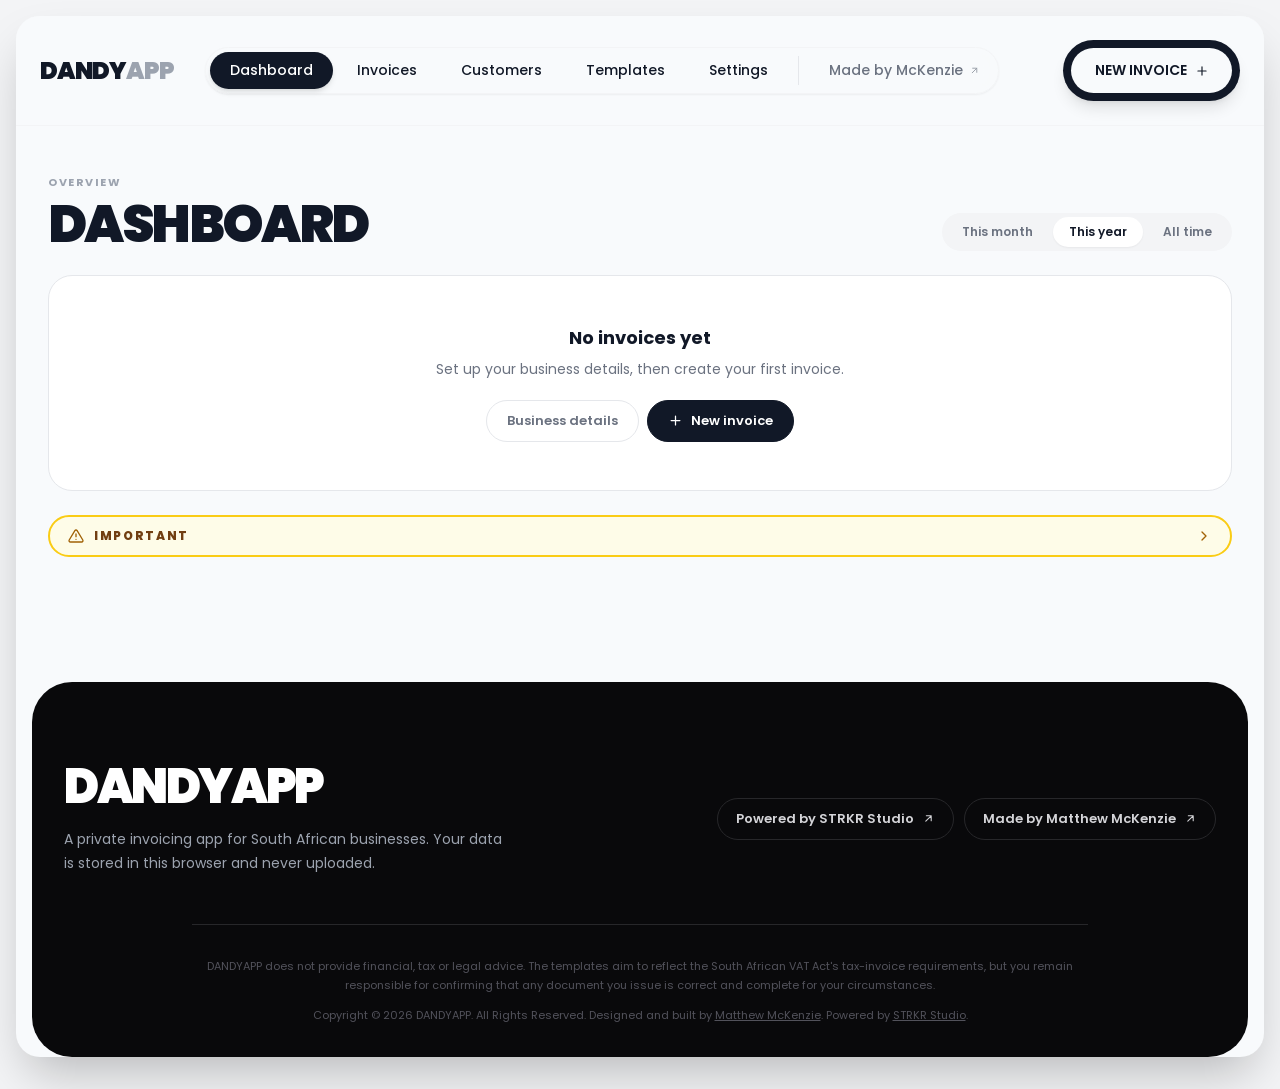
==== commit 5c938ab4: "feat(app): turn the site into a single invoicing app Remove the toolbelt, quote tool and landing pag" ====
--- a/index.html
+++ b/index.html
@@ -1,41 +1,28 @@
-<!doctype html>
+<!DOCTYPE html>
 <html lang="en-ZA">
-  <head>
-    <meta charset="UTF-8" />
-    <meta name="viewport" content="width=device-width, initial-scale=1.0" />
+<head>
+    <meta charset="UTF-8">
+    <meta name="viewport" content="width=device-width, initial-scale=1.0">
 
-    <title>
-      DANDYAPP | Free Dev Tools, Quote Builder &amp; SA Invoice Generator
-    </title>
-    <meta
-      name="description"
-      content="Free browser-based tools for South African developers and freelancers: a 10-in-1 dev toolbelt, a quote builder and a SARS-compliant 15% VAT invoice generator. No accounts, no ads, no uploads - everything runs in your browser."
-    />
-    <meta
-      name="keywords"
-      content="free invoice generator south africa, tax invoice template south africa, sars compliant invoice, 15% vat invoice, quotation template south africa, quote builder za, developer tools online, json formatter, jwt decoder, base64 encoder, uuid generator, regex tester, free tools for freelancers south africa"
-    />
+    <title>Free SARS-Compliant Invoice App (15% VAT) | DANDYAPP</title>
+    <meta name="description" content="Free South African invoicing app. Design your own invoice template with drag and drop, keep a customer book, record payments and see what you are owed. SARS-compliant 15% VAT tax invoices and a print-perfect A4 PDF. Runs entirely in your browser - nothing is uploaded." />
+    <meta name="keywords" content="invoice generator south africa, tax invoice template south africa, sars tax invoice requirements, vat invoice 15%, free invoice app za, invoice template designer, freelancer invoice south africa, small business invoicing" />
     <link rel="canonical" href="https://dandyapp.co.za/" />
-    <meta
-      name="robots"
-      content="index, follow, max-snippet:-1, max-image-preview:large, max-video-preview:-1"
-    />
+    <meta name="robots" content="index, follow, max-snippet:-1, max-image-preview:large, max-video-preview:-1" />
     <meta name="author" content="Matthew McKenzie" />
     <meta name="theme-color" content="#f8fafc" />
     <meta name="format-detection" content="telephone=no" />
 
-    <link rel="preconnect" href="https://fonts.googleapis.com" />
-    <link rel="preconnect" href="https://fonts.gstatic.com" crossorigin />
-    <link
-      href="https://fonts.googleapis.com/css2?family=Poppins:wght@300;400;500;600;700;800;900&display=swap"
-      rel="stylesheet"
-    />
-    <link rel="stylesheet" href="css/dandy.css" />
+    <link rel="preconnect" href="https://fonts.googleapis.com">
+    <link rel="preconnect" href="https://fonts.gstatic.com" crossorigin>
+    <link href="https://fonts.googleapis.com/css2?family=Poppins:wght@300;400;500;600;700;800;900&display=swap" rel="stylesheet">
+    <link rel="stylesheet" href="/css/dandy.css">
+    <link rel="stylesheet" href="/css/app.css">
 
-    <link rel="icon" href="/favicon.ico" sizes="32x32" />
-    <link rel="icon" href="/favicon-96x96.png" type="image/png" sizes="96x96" />
-    <link rel="apple-touch-icon" href="/apple-touch-icon.png" sizes="180x180" />
-    <link rel="manifest" href="/site.webmanifest" />
+    <link rel="icon" href="/favicon.ico" sizes="32x32">
+    <link rel="icon" href="/favicon-96x96.png" type="image/png" sizes="96x96">
+    <link rel="apple-touch-icon" href="/apple-touch-icon.png" sizes="180x180">
+    <link rel="manifest" href="/site.webmanifest">
     <meta name="apple-mobile-web-app-title" content="DANDYAPP" />
 
     <meta name="geo.region" content="ZA-GP" />
@@ -44,470 +31,121 @@
     <meta property="og:type" content="website" />
     <meta property="og:url" content="https://dandyapp.co.za/" />
     <meta property="og:site_name" content="DANDYAPP" />
-    <meta
-      property="og:title"
-      content="DANDYAPP | Free Dev Tools, Quote Builder &amp; SA Invoice Generator"
-    />
-    <meta
-      property="og:description"
-      content="A dev toolbelt, quote builder and SARS-compliant VAT invoice generator. Everything runs in your browser - nothing is uploaded."
-    />
-    <meta
-      property="og:image"
-      content="https://dandyapp.co.za/assets/og-image.png"
-    />
+    <meta property="og:title" content="Invoice App | DANDYAPP" />
+    <meta property="og:description" content="Design your invoice template, keep customers, record payments. SARS-compliant, private, runs in your browser." />
+    <meta property="og:image" content="https://dandyapp.co.za/assets/og-image.png" />
     <meta property="og:image:width" content="1200" />
     <meta property="og:image:height" content="630" />
-    <meta
-      property="og:image:alt"
-      content="DANDYAPP - fast, private tools for South African developers"
-    />
+    <meta property="og:image:alt" content="DANDYAPP - a private invoicing app for South African businesses" />
     <meta property="og:locale" content="en_ZA" />
     <meta name="twitter:card" content="summary_large_image" />
-    <meta
-      name="twitter:title"
-      content="DANDYAPP | Free Dev Tools, Quote Builder &amp; SA Invoice Generator"
-    />
-    <meta
-      name="twitter:description"
-      content="A dev toolbelt, quote builder and SARS-compliant VAT invoice generator. Everything runs in your browser - nothing is uploaded."
-    />
-    <meta
-      name="twitter:image"
-      content="https://dandyapp.co.za/assets/og-image.png"
-    />
-    <meta
-      name="twitter:image:alt"
-      content="DANDYAPP - fast, private tools for South African developers"
-    />
+    <meta name="twitter:title" content="Invoice App | DANDYAPP" />
+    <meta name="twitter:description" content="Design your invoice template, keep customers, record payments. SARS-compliant, private, runs in your browser." />
+    <meta name="twitter:image" content="https://dandyapp.co.za/assets/og-image.png" />
 
     <script type="application/ld+json">
-      {
+    {
         "@context": "https://schema.org",
         "@graph": [
-          {
-            "@type": "WebSite",
-            "@id": "https://dandyapp.co.za/#website",
-            "url": "https://dandyapp.co.za/",
-            "name": "DANDYAPP",
-            "description": "Fast, private, browser-only tools for South African developers and freelancers.",
-            "inLanguage": "en-ZA",
-            "publisher": { "@id": "https://dandyapp.co.za/#person" }
-          },
-          {
-            "@type": "Person",
-            "@id": "https://dandyapp.co.za/#person",
-            "name": "Matthew McKenzie",
-            "url": "https://www.matthewmckenzie.co.za"
-          },
-          {
-            "@type": "WebApplication",
-            "@id": "https://dandyapp.co.za/#app",
-            "name": "DANDYAPP",
-            "url": "https://dandyapp.co.za/",
-            "applicationCategory": "DeveloperApplication",
-            "applicationSubCategory": "Business and Invoicing Tools",
-            "operatingSystem": "Any (web browser)",
-            "browserRequirements": "Requires JavaScript. Works offline after first load.",
-            "description": "Fast, private, browser-only tools for developers: a dev toolbelt, a quote builder and a South African VAT-compliant invoice generator.",
-            "image": "https://dandyapp.co.za/assets/og-image.png",
-            "inLanguage": "en-ZA",
-            "isAccessibleForFree": true,
-            "offers": {
-              "@type": "Offer",
-              "price": "0",
-              "priceCurrency": "ZAR"
+            {
+                "@type": "WebSite",
+                "@id": "https://dandyapp.co.za/#website",
+                "url": "https://dandyapp.co.za/",
+                "name": "DANDYAPP",
+                "inLanguage": "en-ZA"
             },
-            "featureList": [
-              "JSON formatter, validator and tree view",
-              "JWT decoder with SAST expiry",
-              "Base64, hashes, UUIDs and epoch conversion",
-              "Regex tester with South African presets",
-              "Text diff, case converter and cURL to fetch",
-              "Quotation builder with reusable service presets",
-              "SARS-compliant tax invoice generator with 15% VAT",
-              "Print-perfect A4 PDF export"
-            ],
-            "areaServed": { "@type": "Country", "name": "South Africa" },
-            "author": { "@id": "https://dandyapp.co.za/#person" }
-          },
-          {
-            "@type": "FAQPage",
-            "@id": "https://dandyapp.co.za/#faq",
-            "mainEntity": [
-              {
-                "@type": "Question",
-                "name": "Is DANDYAPP free to use?",
-                "acceptedAnswer": {
-                  "@type": "Answer",
-                  "text": "Yes. Every tool is free, with no account, no sign-up and no ads."
-                }
-              },
-              {
-                "@type": "Question",
-                "name": "Is my data uploaded to a server?",
-                "acceptedAnswer": {
-                  "@type": "Answer",
-                  "text": "No. There is no server. Every tool runs as JavaScript in your browser tab, so tokens, client names and invoice totals are never transmitted anywhere. Your profile, clients, presets and documents are stored in your browser and can be exported to a JSON file."
-                }
-              },
-              {
-                "@type": "Question",
-                "name": "Are the invoices SARS compliant?",
-                "acceptedAnswer": {
-                  "@type": "Answer",
-                  "text": "The invoice template is built around the tax-invoice fields required by the South African VAT Act, including 15% VAT calculated inclusive or exclusive. DANDYAPP does not provide tax or legal advice, so you remain responsible for confirming that any document you issue is correct and complete for your circumstances."
-                }
-              },
-              {
-                "@type": "Question",
-                "name": "Which currencies are supported?",
-                "acceptedAnswer": {
-                  "@type": "Answer",
-                  "text": "Invoices and quotes can be issued in ZAR, USD, EUR or GBP."
-                }
-              }
-            ]
-          }
+            {
+                "@type": "SoftwareApplication",
+                "@id": "https://dandyapp.co.za/#app",
+                "name": "DANDYAPP Invoice App",
+                "url": "https://dandyapp.co.za/",
+                "applicationCategory": "BusinessApplication",
+                "operatingSystem": "Any (web browser)",
+                "browserRequirements": "Requires JavaScript. Works offline after first load.",
+                "description": "Design your invoice template with drag and drop, keep a customer book, record payments and print a SARS-compliant A4 tax invoice.",
+                "image": "https://dandyapp.co.za/assets/og-image.png",
+                "inLanguage": "en-ZA",
+                "isAccessibleForFree": true,
+                "offers": { "@type": "Offer", "price": "0", "priceCurrency": "ZAR" },
+                "featureList": [
+                    "Drag and drop invoice template designer with two saved layouts",
+                    "SARS tax-invoice fields and 15% VAT, inclusive or exclusive",
+                    "Customer book and invoice storage",
+                    "Payments, statuses and outstanding balances",
+                    "Print-perfect A4 PDF",
+                    "Data stored in your browser, exportable to JSON"
+                ],
+                "areaServed": { "@type": "Country", "name": "South Africa" },
+                "isPartOf": { "@id": "https://dandyapp.co.za/#website" },
+                "author": { "@type": "Person", "name": "Matthew McKenzie", "url": "https://www.matthewmckenzie.co.za" }
+            }
         ]
-      }
+    }
     </script>
-  </head>
-  <body>
-    <div class="slab">
-      <header class="site-header">
-        <span class="wordmark">DANDY<span>APP</span></span>
+</head>
+<body>
 
+<div class="slab">
+
+    <header class="site-header">
+        <a href="#/" class="wordmark">DANDY<span>APP</span></a>
         <nav class="pill-nav" aria-label="Primary">
-          <a href="/" aria-current="page">Home</a>
-          <a href="toolbelt/">Toolbelt</a>
-          <a href="quote/">Quotes</a>
-          <a href="invoice/">Invoices</a>
-          <span class="sep" aria-hidden="true"></span>
-          <a
-            href="https://www.matthewmckenzie.co.za"
-            class="credit"
-            rel="noopener"
-            >Made by McKenzie <i data-icon="arrow-up-right"></i
-          ></a>
+            <a href="#/" data-nav="dashboard">Dashboard</a>
+            <a href="#/invoices" data-nav="invoices">Invoices</a>
+            <a href="#/customers" data-nav="customers">Customers</a>
+            <a href="#/templates/A" data-nav="templates">Templates</a>
+            <a href="#/settings" data-nav="settings">Settings</a>
+            <span class="sep" aria-hidden="true"></span>
+            <a href="https://www.matthewmckenzie.co.za" class="credit" target="_blank" rel="noopener noreferrer">Made by McKenzie <i data-icon="arrow-up-right"></i></a>
         </nav>
+        <div class="rule"></div>
+        <div class="header-cta">
+            <a href="#/invoice/new">NEW INVOICE <i data-icon="plus"></i></a>
+        </div>
+    </header>
 
-        <div class="rule"></div>
+    <main class="app" id="view" aria-live="polite"></main>
 
-        <div class="header-cta">
-          <a href="toolbelt/"
-            >OPEN TOOLBELT <i data-icon="arrow-up-right"></i
-          ></a>
+    <footer class="site-footer no-print">
+        <div class="footer-top">
+            <div>
+                <h2>DANDYAPP</h2>
+                <p>A private invoicing app for South African businesses. Your data is stored in this browser and never uploaded.</p>
+            </div>
+            <div class="footer-credits">
+                <a class="footer-credit" href="https://www.strkr.co.za" target="_blank" rel="noopener">
+                    Powered by STRKR Studio <i data-icon="arrow-up-right"></i>
+                </a>
+                <a class="footer-credit" href="https://www.matthewmckenzie.co.za" target="_blank" rel="noopener">
+                    Made by Matthew McKenzie <i data-icon="arrow-up-right"></i>
+                </a>
+            </div>
         </div>
-      </header>
+        <div class="footer-bottom">
+            <p>DANDYAPP does not provide financial, tax or legal advice. The templates aim to reflect the South African VAT Act's tax-invoice requirements, but you remain responsible for confirming that any document you issue is correct and complete for your circumstances.</p>
+            <p>Copyright &copy; 2026 DANDYAPP. All Rights Reserved. Designed and built by
+                <a href="https://www.matthewmckenzie.co.za" target="_blank" rel="noopener" style="text-decoration:underline">Matthew McKenzie</a>.
+                Powered by <a href="https://www.strkr.co.za" target="_blank" rel="noopener" style="text-decoration:underline">STRKR Studio</a>.</p>
+        </div>
+    </footer>
 
-      <!-- HERO -->
-      <section class="hero">
-        <h1 class="sr-only">
-          DANDYAPP - fast, private browser-only tools for South African
-          developers
-        </h1>
-        <div class="hero-scrim"></div>
+</div>
 
-        <div class="hero-type" aria-hidden="true">
-          <div class="line-1">dandy app</div>
-          <div class="line-2">v4</div>
-        </div>
-
-        <div class="hero-foot">
-          <div class="hero-card">
-            <h2>SMALL TOOLS,<br />USED EVERY DAY</h2>
-            <p>
-              Three things a developer actually reaches for: decode a token,
-              quote a job, send the invoice. No ads, no accounts, no uploads -
-              every byte you paste stays in this browser.
-            </p>
-            <a class="arrow-link" href="#tools">
-              <span class="label">See the tools</span>
-              <span class="track">
-                <i></i>
-                <span class="knob"><i data-icon="arrow-right"></i></span>
-              </span>
-            </a>
-          </div>
-        </div>
-      </section>
-
-      <!-- TOOLS -->
-      <section
-        id="tools"
-        class="section"
-        style="border-top: 1px solid var(--hairline)"
-      >
-        <div class="wrap">
-          <div class="reveal" style="max-width: 44rem; margin-bottom: 3.5rem">
-            <p class="eyebrow mb-2">The Toolkit</p>
-            <h2
-              style="
-                font-size: clamp(2.25rem, 6vw, 4.5rem);
-                margin-bottom: 1.5rem;
-              "
-            >
-              THREE TOOLS
-            </h2>
-            <p class="lede">
-              Each one exists because the free alternative is slower, covered in
-              ads, or quietly sends your data to a server you don't control.
-              These do neither. Open the page, do the thing, close the tab.
-            </p>
-          </div>
-
-          <div class="card-grid">
-            <a class="tool-card reveal" href="toolbelt/">
-              <div class="body">
-                <span class="badge"><i data-icon="braces"></i> Tool 01</span>
-                <h3>DEV TOOLBELT</h3>
-                <p>
-                  Ten everyday utilities behind one keystroke. Decode, format,
-                  hash, diff, convert.
-                </p>
-                <ul>
-                  <li>
-                    <i data-icon="check"></i> JSON format, validate &amp; tree
-                    view
-                  </li>
-                  <li><i data-icon="check"></i> JWT decode with SAST expiry</li>
-                  <li>
-                    <i data-icon="check"></i> Base64, hashes, UUIDs, epochs
-                  </li>
-                  <li>
-                    <i data-icon="check"></i> Regex tester with SA presets
-                  </li>
-                  <li>
-                    <i data-icon="check"></i> Diff, case convert, cURL &rarr;
-                    fetch
-                  </li>
-                </ul>
-                <span class="go">Open <i data-icon="arrow-right"></i></span>
-              </div>
-            </a>
-
-            <a class="tool-card reveal" href="quote/">
-              <div class="body">
-                <span class="badge"><i data-icon="file-text"></i> Tool 02</span>
-                <h3>QUOTE BUILDER</h3>
-                <p>
-                  Quote a job in under a minute using your own saved line items,
-                  then turn it into an invoice with one click.
-                </p>
-                <ul>
-                  <li><i data-icon="check"></i> Reusable service presets</li>
-                  <li><i data-icon="check"></i> Optional line items</li>
-                  <li><i data-icon="check"></i> Deposit on acceptance</li>
-                  <li><i data-icon="check"></i> Valid-until dates</li>
-                  <li>
-                    <i data-icon="check"></i> Convert straight to an invoice
-                  </li>
-                </ul>
-                <span class="go">Open <i data-icon="arrow-right"></i></span>
-              </div>
-            </a>
-
-            <a class="tool-card reveal" href="invoice/">
-              <div class="body">
-                <span class="badge"><i data-icon="receipt"></i> Tool 03</span>
-                <h3>INVOICE GENERATOR</h3>
-                <p>
-                  A proper South African tax invoice, saved clients, and a clean
-                  A4 PDF straight from the browser.
-                </p>
-                <ul>
-                  <li><i data-icon="check"></i> SARS tax-invoice fields</li>
-                  <li>
-                    <i data-icon="check"></i> 15% VAT, inclusive or exclusive
-                  </li>
-                  <li>
-                    <i data-icon="check"></i> Saved profile &amp; client book
-                  </li>
-                  <li><i data-icon="check"></i> ZAR, USD, EUR, GBP</li>
-                  <li><i data-icon="check"></i> Print-perfect A4 PDF</li>
-                </ul>
-                <span class="go">Open <i data-icon="arrow-right"></i></span>
-              </div>
-            </a>
-          </div>
-        </div>
-      </section>
-
-      <!-- WHY -->
-      <section
-        class="section"
-        style="background: #fff; border-top: 1px solid var(--hairline)"
-      >
-        <div class="wrap">
-          <div class="card-grid">
-            <div class="reveal">
-              <span class="row mb-2" style="gap: 0.625rem"
-                ><i data-icon="shield" style="width: 1.25rem"></i
-                ><span class="eyebrow" style="color: var(--ink)"
-                  >Nothing leaves</span
-                ></span
-              >
-              <p class="lede" style="font-size: 0.9375rem">
-                There is no server. Every tool runs as JavaScript in your tab,
-                so tokens, client names and invoice totals are never transmitted
-                anywhere. Turn off your Wi-Fi and it all still works.
-              </p>
-            </div>
-            <div class="reveal">
-              <span class="row mb-2" style="gap: 0.625rem"
-                ><i data-icon="zap" style="width: 1.25rem"></i
-                ><span class="eyebrow" style="color: var(--ink)"
-                  >Genuinely fast</span
-                ></span
-              >
-              <p class="lede" style="font-size: 0.9375rem">
-                No framework, no CSS pipeline, no icon font, no analytics. One
-                small stylesheet and a handful of scripts. Pages paint
-                immediately, even on a bad mobile connection.
-              </p>
-            </div>
-            <div class="reveal">
-              <span class="row mb-2" style="gap: 0.625rem"
-                ><i data-icon="save" style="width: 1.25rem"></i
-                ><span class="eyebrow" style="color: var(--ink)"
-                  >Yours to keep</span
-                ></span
-              >
-              <p class="lede" style="font-size: 0.9375rem">
-                Your profile, clients, presets and documents live in this
-                browser's storage. Export the lot to a JSON file whenever you
-                want, and import it on another machine.
-              </p>
-            </div>
-          </div>
-        </div>
-      </section>
-
-      <!-- FAQ -->
-      <section
-        id="faq"
-        class="section"
-        style="border-top: 1px solid var(--hairline)"
-      >
-        <div class="wrap">
-          <div class="reveal" style="max-width: 44rem; margin-bottom: 3rem">
-            <p class="eyebrow mb-2">Questions</p>
-            <h2
-              style="
-                font-size: clamp(2.25rem, 6vw, 4.5rem);
-                margin-bottom: 1.5rem;
-              "
-            >
-              COMMON QUESTIONS
-            </h2>
-          </div>
-
-          <div class="faq-list">
-            <details class="faq reveal">
-              <summary>Is DANDYAPP free to use?</summary>
-              <p>
-                Yes. Every tool is free, with no account, no sign-up and no ads.
-              </p>
-            </details>
-
-            <details class="faq reveal">
-              <summary>Is my data uploaded to a server?</summary>
-              <p>
-                No. There is no server. Every tool runs as JavaScript in your
-                browser tab, so tokens, client names and invoice totals are
-                never transmitted anywhere. Your profile, clients, presets and
-                documents are stored in your browser and can be exported to a
-                JSON file.
-              </p>
-            </details>
-
-            <details class="faq reveal">
-              <summary>Are the invoices SARS compliant?</summary>
-              <p>
-                The invoice template is built around the tax-invoice fields
-                required by the South African VAT Act, including 15% VAT
-                calculated inclusive or exclusive. DANDYAPP does not provide tax
-                or legal advice, so you remain responsible for confirming that
-                any document you issue is correct and complete for your
-                circumstances.
-              </p>
-            </details>
-
-            <details class="faq reveal">
-              <summary>Which currencies are supported?</summary>
-              <p>Invoices and quotes can be issued in ZAR, USD, EUR or GBP.</p>
-            </details>
-          </div>
-        </div>
-      </section>
-
-      <footer class="site-footer">
-        <div class="footer-top">
-          <div>
-            <h2>DANDYAPP</h2>
-            <p>
-              A small collection of fast, private tools built for the way South
-              African developers actually work.
-            </p>
-          </div>
-          <div class="stack" style="gap: 1.5rem; align-items: flex-start">
-            <nav class="footer-links" aria-label="Footer">
-              <a href="toolbelt/">Toolbelt</a>
-              <a href="quote/">Quotes</a>
-              <a href="invoice/">Invoices</a>
-            </nav>
-            <div class="footer-credits">
-              <a
-                class="footer-credit"
-                href="https://www.strkr.co.za"
-                target="_blank"
-                rel="noopener"
-              >
-                Powered by STRKR Studio <i data-icon="arrow-up-right"></i>
-              </a>
-              <a
-                class="footer-credit"
-                href="https://www.matthewmckenzie.co.za"
-                target="_blank"
-                rel="noopener"
-              >
-                Made by Matthew McKenzie <i data-icon="arrow-up-right"></i>
-              </a>
-            </div>
-          </div>
-        </div>
-
-        <div class="footer-bottom">
-          <p>
-            DANDYAPP does not provide financial, tax or legal advice. The
-            invoice and quote templates aim to reflect the South African VAT
-            Act's tax-invoice requirements, but you remain responsible for
-            confirming that any document you issue is correct and complete for
-            your circumstances.
-          </p>
-          <p>
-            Copyright &copy; 2026 DANDYAPP. All Rights Reserved. Designed and
-            built by
-            <a
-              href="https://www.matthewmckenzie.co.za"
-              target="_blank"
-              rel="noopener"
-              style="text-decoration: underline"
-              >Matthew McKenzie</a
-            >. Powered by
-            <a
-              href="https://www.strkr.co.za"
-              target="_blank"
-              rel="noopener"
-              style="text-decoration: underline"
-              >STRKR Studio</a
-            >.
-          </p>
-        </div>
-      </footer>
-    </div>
-
-    <script src="js/core.js"></script>
-  </body>
+<script src="/js/vendor/dexie.min.js"></script>
+<script src="/js/config.js"></script>
+<script src="/js/core.js"></script>
+<script src="/js/billing.js"></script>
+<script src="/js/fonts.js"></script>
+<script src="/js/components.js"></script>
+<script src="/js/layout.js"></script>
+<script src="/js/csv.js"></script>
+<script src="/js/db.js"></script>
+<script src="/js/app.js"></script>
+<script src="/js/views/dashboard.js"></script>
+<script src="/js/views/invoices.js"></script>
+<script src="/js/views/editor.js"></script>
+<script src="/js/views/customers.js"></script>
+<script src="/js/views/designer.js"></script>
+<script src="/js/views/settings.js"></script>
+</body>
 </html>
--- a/css/dandy.css
+++ b/css/dandy.css
@@ -273,125 +273,6 @@
 }
 .drawer-cta:hover { background: #000; }
 
-/* --- Hero ----------------------------------------------------------------- */
-
-.hero {
-    position: relative; overflow: hidden;
-    min-height: 100svh;
-    display: flex; flex-direction: column; justify-content: space-between;
-    padding: 8rem 1rem 2rem;
-    background-image: url("../assets/background.webp");
-    background-size: cover; background-position: center;
-}
-@media (min-width: 768px) { .hero { padding: 8rem 2rem 2rem; } }
-
-.hero-scrim {
-    position: absolute; inset: 0; z-index: 0;
-    background: rgb(248 250 252 / .6);
-    -webkit-backdrop-filter: blur(2px); backdrop-filter: blur(2px);
-}
-
-.hero-type {
-    position: absolute; inset: 0; z-index: 10;
-    display: flex; flex-direction: column; align-items: center; justify-content: center;
-    pointer-events: none; user-select: none;
-}
-.hero-type .line-1 {
-    font-size: 22vw; font-weight: 900; letter-spacing: -.05em;
-    line-height: 1; color: var(--ink); opacity: .1;
-}
-.hero-type .line-2 {
-    font-size: 16vw; font-weight: 900; letter-spacing: -.025em;
-    line-height: 1; margin-top: -8vw; position: relative; z-index: 20;
-}
-@media (min-width: 768px) {
-    .hero-type .line-1 { font-size: 15vw; }
-    .hero-type .line-2 { font-size: 12vw; margin-top: -6vw; }
-}
-
-.hero-foot { position: relative; z-index: 30; margin-top: auto; }
-
-.hero-card {
-    max-width: 20rem;
-    -webkit-backdrop-filter: blur(12px); backdrop-filter: blur(12px);
-    background: rgb(248 250 252 / .45);
-    padding: 1.25rem; border-radius: var(--r-inner);
-}
-.hero-card h2 { font-size: 1.125rem; margin-bottom: .5rem; line-height: 1.2; }
-.hero-card p { font-size: .75rem; color: var(--muted); line-height: 1.7; margin-bottom: 1rem; }
-
-/* The "See More" arrow affordance */
-.arrow-link { display: inline-flex; align-items: center; gap: .75rem; }
-.arrow-link .label {
-    font-size: .75rem; font-weight: 700; text-transform: uppercase; letter-spacing: .08em;
-}
-.arrow-link .track { display: flex; align-items: center; }
-.arrow-link .track i {
-    display: block; width: 2rem; height: 1px; background: var(--ink);
-    transition: width .3s;
-}
-.arrow-link:hover .track i { width: 3rem; }
-.arrow-link .knob {
-    width: 1.5rem; height: 1.5rem; border-radius: 50%;
-    border: 1px solid var(--ink); border-right-color: transparent;
-    display: flex; align-items: center; justify-content: center;
-    margin-left: -.25rem; transition: background-color .3s, color .3s;
-}
-.arrow-link:hover .knob { background: var(--ink); color: var(--white); border-right-color: var(--ink); }
-.arrow-link .knob svg { width: .625rem; height: .625rem; }
-
-/* --- Reveal --------------------------------------------------------------- */
-
-.reveal { opacity: 0; transform: translateX(50px); transition: opacity 1s ease-out, transform 1s ease-out; }
-.reveal.active { opacity: 1; transform: none; }
-
-@media (prefers-reduced-motion: reduce) {
-    .reveal { opacity: 1; transform: none; transition: none; }
-    *, *::before, *::after { animation-duration: .001ms !important; transition-duration: .001ms !important; }
-}
-
-/* --- Cards ---------------------------------------------------------------- */
-
-.card-grid {
-    display: grid; gap: 1.5rem;
-    grid-template-columns: 1fr;
-}
-@media (min-width: 900px) { .card-grid { grid-template-columns: repeat(3, 1fr); } }
-
-.tool-card {
-    display: block; background: var(--ink);
-    border-radius: var(--r-outer); padding: .5rem;
-    box-shadow: var(--shadow-xl);
-    transition: transform .3s ease, box-shadow .3s ease;
-}
-.tool-card:hover { transform: translateY(-6px); box-shadow: var(--shadow-2xl); }
-
-.tool-card > .body {
-    background: var(--white); border-radius: var(--r-inner);
-    padding: 2rem; height: 100%;
-    display: flex; flex-direction: column;
-}
-.tool-card .badge {
-    display: inline-flex; align-items: center; gap: .5rem;
-    font-size: .6875rem; font-weight: 700; letter-spacing: .12em;
-    text-transform: uppercase; color: var(--faint); margin-bottom: 1.25rem;
-}
-.tool-card h3 { font-size: 1.75rem; margin-bottom: .5rem; }
-.tool-card p { font-size: .875rem; color: var(--muted); font-weight: 300; line-height: 1.7; }
-.tool-card ul { list-style: none; padding: 0; margin: 1.5rem 0 0; }
-.tool-card li {
-    font-size: .8125rem; color: var(--muted); padding: .375rem 0;
-    display: flex; gap: .625rem; align-items: flex-start;
-}
-.tool-card li svg { width: .875rem; height: .875rem; flex: none; margin-top: .3rem; color: var(--ink); }
-.tool-card .go {
-    margin-top: 1.75rem; padding-top: 1.25rem; border-top: 1px solid var(--hairline);
-    display: flex; align-items: center; justify-content: space-between;
-    font-size: .8125rem; font-weight: 700; text-transform: uppercase; letter-spacing: .08em;
-}
-.tool-card .go svg { width: 1rem; height: 1rem; transition: transform .3s; }
-.tool-card:hover .go svg { transform: translateX(.375rem); }
-
 /* --- Buttons -------------------------------------------------------------- */
 
 .btn {
@@ -440,12 +321,6 @@
 .field-row { display: grid; gap: 1rem; grid-template-columns: 1fr; }
 @media (min-width: 560px) { .field-row.two { grid-template-columns: 1fr 1fr; } }
 @media (min-width: 760px) { .field-row.three { grid-template-columns: repeat(3, 1fr); } }
-
-.code-area {
-    font-family: var(--mono); font-size: .8125rem; line-height: 1.6;
-    min-height: 11rem; white-space: pre; overflow-wrap: normal; overflow-x: auto;
-    tab-size: 2;
-}
 
 .check { display: inline-flex; align-items: center; gap: .5rem; font-size: .8125rem; cursor: pointer; }
 .check input { width: 1rem; height: 1rem; accent-color: var(--ink); cursor: pointer; }
@@ -545,35 +420,6 @@
 }
 .footer-bottom p { font-size: .6875rem; color: #52525b; line-height: 1.7; }
 .footer-bottom p + p { margin-top: .75rem; }
-
-/* --- FAQ ------------------------------------------------------------------ */
-
-.faq-list { max-width: 52rem; display: flex; flex-direction: column; }
-
-.faq {
-    border-top: 1px solid var(--border);
-    padding: 1.5rem 0;
-}
-.faq:last-child { border-bottom: 1px solid var(--border); }
-
-.faq summary {
-    display: flex; align-items: center; justify-content: space-between; gap: 1.5rem;
-    cursor: pointer; list-style: none;
-    font-size: 1.0625rem; font-weight: 600; letter-spacing: -.01em; color: var(--ink);
-}
-.faq summary::-webkit-details-marker { display: none; }
-.faq summary::after {
-    content: "+"; flex: none;
-    font-size: 1.5rem; font-weight: 400; line-height: 1; color: var(--muted);
-    transition: transform .2s;
-}
-.faq[open] summary::after { transform: rotate(45deg); }
-.faq summary:hover { color: var(--muted); }
-
-.faq p {
-    margin-top: 1rem; max-width: 44rem;
-    font-size: .9375rem; line-height: 1.7; color: var(--muted);
-}
 
 /* --- Utilities (a deliberately tiny set) ---------------------------------- */
 
--- a/css/app.css
+++ b/css/app.css
@@ -0,0 +1,383 @@
+/* ==========================================================================
+   DANDYAPP invoicing app - views, template components, designer, print.
+   ========================================================================== */
+
+/* --- Shell ------------------------------------------------------------------ */
+
+.app { padding: 2rem 1rem 4rem; max-width: 96rem; margin-inline: auto; min-height: 60vh; }
+@media (min-width: 768px) { .app { padding: 3rem 2rem 5rem; } }
+
+.page-head {
+    display: flex; flex-wrap: wrap; gap: 1rem;
+    align-items: flex-end; justify-content: space-between; margin-bottom: 1.5rem;
+}
+.page-head h1 { font-size: clamp(2rem, 6vw, 3.25rem); margin-top: .375rem; }
+
+.toolbar {
+    display: flex; flex-wrap: wrap; gap: .5rem; align-items: center;
+    background: #fff; border: 1px solid var(--border);
+    border-radius: var(--r-pill); padding: .5rem .75rem; margin-bottom: 1.5rem;
+}
+.toolbar .spacer { flex: 1; }
+.toolbar .saved-state { font-size: .75rem; color: var(--muted); padding: 0 .5rem; }
+
+.panel {
+    background: #fff; border: 1px solid var(--border);
+    border-radius: var(--r-inner); padding: 1.25rem; margin-bottom: 1rem;
+}
+.panel > h2 { font-size: .8125rem; font-weight: 700; text-transform: uppercase; letter-spacing: .06em; margin-bottom: 1rem; }
+
+.empty { text-align: center; color: var(--muted); padding: 3rem 1rem; font-size: .875rem; }
+
+/* --- Editor layout ------------------------------------------------------------ */
+
+.editor { display: grid; gap: 1.5rem; grid-template-columns: minmax(0, 1fr); }
+@media (min-width: 1180px) {
+    .editor { grid-template-columns: minmax(0, 30rem) minmax(0, 1fr); align-items: start; }
+    .editor .preview-pane { position: sticky; top: 1.5rem; max-height: calc(100vh - 3rem); overflow-y: auto; }
+}
+.preview-pane { min-width: 0; }
+
+/* --- Collapsible form sections -------------------------------------------------- */
+
+.fold { background: #fff; border: 1px solid var(--border); border-radius: var(--r-inner); margin-bottom: 1rem; }
+.fold > summary {
+    list-style: none; cursor: pointer; padding: 1rem 1.25rem;
+    display: flex; align-items: center; gap: .625rem;
+    font-size: .8125rem; font-weight: 700; text-transform: uppercase; letter-spacing: .06em;
+}
+.fold > summary::-webkit-details-marker { display: none; }
+.fold > summary .chev { margin-left: auto; transition: transform .2s; color: var(--faint); }
+.fold[open] > summary .chev { transform: rotate(90deg); }
+.fold > summary .sub {
+    margin-left: auto; font-size: .6875rem; font-weight: 500;
+    text-transform: none; letter-spacing: 0; color: var(--muted);
+}
+.fold > summary .sub + .chev { margin-left: .625rem; }
+.fold-body { padding: 0 1.25rem 1.25rem; }
+
+/* --- Line editor ------------------------------------------------------------------ */
+
+.lines { display: flex; flex-direction: column; gap: .625rem; }
+.line {
+    display: grid; gap: .5rem; grid-template-columns: 1fr;
+    background: #f9fafb; border: 1px solid var(--border);
+    border-radius: .875rem; padding: .75rem;
+}
+.line .desc { grid-column: 1 / -1; }
+.line .trio { display: grid; grid-template-columns: 4.5rem 1fr 6.5rem; gap: .5rem; }
+.line .foot { display: flex; align-items: center; justify-content: space-between; gap: .75rem; padding-top: .125rem; }
+.line .amount { font-weight: 700; font-size: .875rem; }
+.line input, .line select { padding: .5rem .625rem; font-size: .8125rem; border-radius: .625rem; }
+
+.presets-bar { display: flex; flex-wrap: wrap; gap: .375rem; margin-bottom: .75rem; }
+.presets-bar .preset {
+    display: inline-flex; align-items: center; gap: .375rem;
+    padding: .3125rem .75rem; border-radius: var(--r-pill);
+    background: #fff; border: 1px solid var(--border); font-size: .75rem; font-weight: 600;
+}
+.presets-bar .preset:hover { border-color: var(--ink); }
+.presets-bar .preset .kill { color: var(--faint); font-weight: 700; padding: 0 .125rem; }
+.presets-bar .preset .kill:hover { color: var(--bad); }
+
+/* --- Customer picker ------------------------------------------------------------------ */
+
+.picker { position: relative; }
+.picker-list {
+    position: absolute; z-index: 20; left: 0; right: 0; top: 100%; margin-top: .25rem;
+    background: #fff; border: 1px solid var(--border); border-radius: .75rem;
+    box-shadow: var(--shadow-lg); max-height: 14rem; overflow-y: auto;
+}
+.picker-list button {
+    display: block; width: 100%; text-align: left; padding: .5rem .875rem; font-size: .8125rem;
+}
+.picker-list button:hover, .picker-list button.active { background: #f3f4f6; }
+.picker-list small { display: block; color: var(--muted); font-size: .6875rem; }
+
+/* --- Tables, status, stats ---------------------------------------------------------------- */
+
+.tbl-wrap { overflow-x: auto; background: #fff; border: 1px solid var(--border); border-radius: var(--r-inner); }
+.tbl { width: 100%; font-size: .8125rem; }
+.tbl th {
+    text-align: left; font-size: .6875rem; font-weight: 700; text-transform: uppercase;
+    letter-spacing: .08em; color: var(--muted); padding: .875rem 1rem; border-bottom: 1px solid var(--border); white-space: nowrap;
+}
+.tbl td { padding: .75rem 1rem; border-bottom: 1px solid var(--hairline); vertical-align: middle; }
+.tbl tr:last-child td { border-bottom: 0; }
+.tbl .r { text-align: right; font-variant-numeric: tabular-nums; }
+.tbl .actions { white-space: nowrap; text-align: right; }
+.tbl tbody tr.clickable { cursor: pointer; }
+.tbl tbody tr.clickable:hover { background: #f9fafb; }
+.tbl .strong { font-weight: 700; }
+
+.st {
+    display: inline-flex; padding: .1875rem .625rem; border-radius: var(--r-pill);
+    font-size: .6875rem; font-weight: 700; letter-spacing: .04em; white-space: nowrap;
+}
+.st-draft   { background: #f3f4f6; color: var(--muted); }
+.st-sent    { background: #dbeafe; color: #1d4ed8; }
+.st-partial { background: #fef3c7; color: #b45309; }
+.st-paid    { background: #dcfce7; color: #15803d; }
+.st-overdue { background: #fee2e2; color: #b91c1c; }
+.st-void    { background: #f3f4f6; color: var(--faint); text-decoration: line-through; }
+
+.filters { display: flex; flex-wrap: wrap; gap: .75rem; align-items: center; margin-bottom: 1rem; }
+.filters input, .filters select { width: auto; min-width: 9rem; padding: .5rem .875rem; font-size: .8125rem; }
+.filters .grow { flex: 1; min-width: 12rem; }
+
+.stats { display: grid; gap: 1rem; grid-template-columns: repeat(auto-fit, minmax(12rem, 1fr)); margin-bottom: 1.5rem; }
+.stat { background: #fff; border: 1px solid var(--border); border-radius: var(--r-inner); padding: 1.25rem; }
+.stat .v { font-size: 1.5rem; font-weight: 800; letter-spacing: -.03em; margin-top: .375rem; font-variant-numeric: tabular-nums; }
+.stat.bad .v { color: var(--bad); }
+.stat.ok .v { color: var(--ok); }
+.stat small { display: block; color: var(--muted); font-size: .6875rem; margin-top: .125rem; }
+
+.two-col { display: grid; gap: 1rem; grid-template-columns: minmax(0, 1fr); }
+@media (min-width: 960px) { .two-col { grid-template-columns: minmax(0, 1fr) minmax(0, 1fr); } }
+@media (min-width: 960px) { .two-col.wide-left { grid-template-columns: minmax(0, 3fr) minmax(0, 2fr); } }
+
+.pay-list { display: flex; flex-direction: column; gap: .5rem; margin-bottom: 1rem; }
+.pay-list .item {
+    display: flex; align-items: center; gap: .75rem; padding: .5rem .75rem;
+    border: 1px solid var(--border); border-radius: .75rem; background: #f9fafb; font-size: .8125rem;
+}
+.pay-list .item .grow { min-width: 0; overflow: hidden; text-overflow: ellipsis; white-space: nowrap; color: var(--muted); }
+.balance-line { display: flex; justify-content: space-between; font-size: .875rem; font-weight: 700; padding-top: .75rem; border-top: 1px solid var(--border); }
+
+/* --- Settings: template slots --------------------------------------------------------------- */
+
+.slots { display: grid; gap: 1rem; grid-template-columns: repeat(auto-fit, minmax(15rem, 1fr)); }
+.slot { border: 2px solid var(--border); border-radius: var(--r-inner); padding: 1rem; background: #fff; }
+.slot.active { border-color: var(--ink); box-shadow: var(--shadow); }
+.slot h3 { font-size: 1rem; letter-spacing: -.02em; display: flex; align-items: center; gap: .5rem; margin-bottom: .75rem; }
+.slot .thumb-wrap { height: 17rem; overflow: hidden; display: flex; justify-content: center; background: #f3f4f6; border-radius: .75rem; padding: .75rem 0; margin-bottom: .75rem; }
+.thumb { position: relative; width: 210mm; height: 297mm; background: #fff; zoom: .2; flex: none; box-shadow: var(--shadow-lg); }
+.thumb i { position: absolute; background: #d1d5db; border-radius: 1mm; }
+.thumb i.items { background: #9ca3af; }
+.thumb i.totals { background: var(--ink); }
+.thumb i.logo { background: #e5e7eb; border: .5mm dashed #9ca3af; }
+.thumb i.divider { background: #6b7280; }
+
+/* ==========================================================================
+   Template components - rendered identically on screen, in the designer
+   and in print. Font size comes from the box (pt); everything else is em.
+   ========================================================================== */
+
+.pages { display: flex; flex-direction: column; align-items: center; gap: 1rem; width: 210mm; }
+.pages-scale { margin-inline: auto; }
+
+.page {
+    position: relative; flex: none; width: 210mm; height: 297mm;
+    background: #fff; color: #111827; overflow: hidden;
+    box-shadow: var(--shadow-lg); border: 1px solid var(--border);
+    font-family: var(--font-body, Poppins, ui-sans-serif, system-ui, sans-serif);
+}
+.safe { position: absolute; left: 15mm; top: 15mm; width: 180mm; height: 267mm; }
+
+.page-foot {
+    position: absolute; left: 15mm; right: 15mm; bottom: 7mm;
+    display: flex; justify-content: space-between; font-size: 8pt; color: #9ca3af;
+}
+
+.cmp { position: absolute; box-sizing: border-box; overflow: hidden; line-height: 1.5; color: var(--accent, #111827); }
+.cmp p { margin: 0; }
+.cmp .pre { white-space: pre-line; }
+.cmp-items { overflow: visible; }
+
+.c-label { font-size: .75em; font-weight: 800; letter-spacing: .12em; text-transform: uppercase; color: color-mix(in srgb, var(--accent, #111827) 40%, white); margin-bottom: .3em !important; }
+.c-strong { font-weight: 700; }
+.c-big { font-size: 1.2em; line-height: 1.3; }
+.c-muted { color: color-mix(in srgb, var(--accent, #111827) 75%, white); font-size: .95em; }
+.c-faint { color: color-mix(in srgb, var(--accent, #111827) 40%, white); font-size: .9em; }
+.c-body { color: color-mix(in srgb, var(--accent, #111827) 85%, white); font-size: .95em; }
+.c-title { font-size: 2.1em; font-weight: 900; letter-spacing: -.04em; line-height: 1.1; color: var(--accent); }
+.c-muted b { color: var(--accent, #111827); }
+
+/* Headings: the title, names and the grand total use the template's heading font. */
+.c-title, .c-big, .c-totals tr.grand td { font-family: var(--font-heading, var(--font-body, inherit)); }
+
+.c-logo { width: 100%; height: 100%; object-fit: contain; object-position: left center; display: block; }
+.c-placeholder { width: 100%; height: 100%; display: grid; place-items: center; border: .3mm dashed #d1d5db; color: #9ca3af; font-size: .9em; }
+.c-rule { height: .35mm; margin-top: .3mm; background: var(--accent, #111827); }
+
+.cmp-bank { padding: 2.5mm 3mm; background: #f9fafb; border-radius: 1.5mm; }
+.c-row { display: flex; justify-content: space-between; gap: 3mm; font-size: .95em; }
+.c-row span:first-child { color: color-mix(in srgb, var(--accent, #111827) 60%, white); }
+.c-row span:last-child { font-weight: 600; text-align: right; }
+
+.c-items { width: 100%; border-collapse: separate; border-spacing: 0; }
+.c-items th {
+    text-align: left; font-size: .75em; font-weight: 800; letter-spacing: .1em; text-transform: uppercase;
+    color: color-mix(in srgb, var(--accent, #111827) 60%, white); padding: .5em .5em .5em 0; border-bottom: .4mm solid var(--accent, #111827);
+}
+.c-items td { padding: .6em .5em .6em 0; border-bottom: .2mm solid #eceff3; vertical-align: top; line-height: 1.45; }
+.c-items td.d { font-weight: 600; }
+.c-items .r { text-align: right; padding-left: 1.2em; padding-right: 0; font-variant-numeric: tabular-nums; white-space: nowrap; }
+.c-items .c { text-align: center; padding-left: .6em; padding-right: .6em; white-space: nowrap; }
+.c-items tr { break-inside: avoid; }
+
+.c-totals { width: 100%; border-collapse: collapse; }
+.c-totals td { padding: .3em 0; font-variant-numeric: tabular-nums; }
+.c-totals td:last-child { text-align: right; }
+.c-totals tr.grand td { border-top: .5mm solid var(--accent); padding-top: .55em; font-size: 1.25em; font-weight: 900; letter-spacing: -.02em; }
+.c-totals tr.due td { font-weight: 800; }
+
+/* ==========================================================================
+   Designer
+   ========================================================================== */
+
+.designer { display: grid; gap: 1rem; grid-template-columns: minmax(0, 1fr); }
+@media (min-width: 1100px) { .designer { grid-template-columns: 13rem minmax(0, 1fr) 16rem; align-items: start; } }
+.designer aside { position: sticky; top: 1rem; }
+
+.palette { display: flex; flex-direction: column; gap: .5rem; }
+.palette .chip {
+    display: flex; align-items: center; gap: .5rem; padding: .5rem .75rem;
+    background: #fff; border: 1px solid var(--border); border-radius: .75rem;
+    font-size: .8125rem; font-weight: 600; cursor: grab; user-select: none; touch-action: none;
+}
+.palette .chip:hover { border-color: var(--ink); }
+.palette .chip[aria-disabled="true"] { opacity: .4; cursor: not-allowed; }
+.palette .chip .req { margin-left: auto; color: var(--faint); }
+
+.d-stage { min-width: 0; background: #e5e7eb; border-radius: var(--r-inner); padding: 1rem; display: flex; justify-content: center; overflow: hidden; }
+.d-canvas { position: relative; width: 210mm; height: 297mm; transform-origin: top left; background: #fff; box-shadow: var(--shadow-lg); font-family: var(--font-body, Poppins, ui-sans-serif, system-ui, sans-serif); }
+.d-safe {
+    position: absolute; left: 15mm; top: 15mm; width: 180mm; height: 267mm;
+    outline: .3mm dashed #93c5fd;
+    background-image:
+        linear-gradient(to right, rgb(147 197 253 / .25) .15mm, transparent .15mm),
+        linear-gradient(to bottom, rgb(147 197 253 / .25) .15mm, transparent .15mm);
+    background-size: 5mm 5mm;
+}
+.d-box { overflow: visible; cursor: move; outline: .25mm solid #d1d5db; touch-action: none; user-select: none; }
+.d-in { position: absolute; inset: 0; overflow: hidden; padding: inherit; box-sizing: border-box; }
+.d-box:hover { outline-color: #6b7280; }
+.d-box.sel { outline: .5mm solid #2563eb; z-index: 5; }
+.d-box.bad { outline: .6mm solid #dc2626; background: rgb(254 226 226 / .6); }
+.d-box.ghost { opacity: .55; }
+.d-box .grow-hint {
+    position: absolute; left: 0; right: 0; bottom: 0; text-align: center; font-size: 7pt;
+    background: #dbeafe; color: #1d4ed8; padding: .3mm 0; letter-spacing: .06em; text-transform: uppercase; font-weight: 700;
+}
+.d-box .ovf {
+    position: absolute; top: 0; right: 0; background: #dc2626; color: #fff; font-size: 7pt; font-weight: 700;
+    padding: .4mm 1.6mm; border-radius: 0 0 0 1.5mm; z-index: 6;
+}
+.d-box .h { position: absolute; width: 3mm; height: 3mm; background: #2563eb; border: .3mm solid #fff; border-radius: .6mm; z-index: 7; display: none; }
+.d-box.sel .h { display: block; }
+.d-box .h[data-h="nw"] { left: -1.5mm; top: -1.5mm; cursor: nwse-resize; }
+.d-box .h[data-h="n"]  { left: calc(50% - 1.5mm); top: -1.5mm; cursor: ns-resize; }
+.d-box .h[data-h="ne"] { right: -1.5mm; top: -1.5mm; cursor: nesw-resize; }
+.d-box .h[data-h="e"]  { right: -1.5mm; top: calc(50% - 1.5mm); cursor: ew-resize; }
+.d-box .h[data-h="se"] { right: -1.5mm; bottom: -1.5mm; cursor: nwse-resize; }
+.d-box .h[data-h="s"]  { left: calc(50% - 1.5mm); bottom: -1.5mm; cursor: ns-resize; }
+.d-box .h[data-h="sw"] { left: -1.5mm; bottom: -1.5mm; cursor: nesw-resize; }
+.d-box .h[data-h="w"]  { left: -1.5mm; top: calc(50% - 1.5mm); cursor: ew-resize; }
+.d-box.lockx .h[data-h="w"], .d-box.lockx .h[data-h="e"], .d-box.lockx .h[data-h="nw"],
+.d-box.lockx .h[data-h="ne"], .d-box.lockx .h[data-h="sw"], .d-box.lockx .h[data-h="se"],
+.d-box.lockh .h[data-h="n"], .d-box.lockh .h[data-h="s"], .d-box.lockh .h[data-h="nw"],
+.d-box.lockh .h[data-h="ne"], .d-box.lockh .h[data-h="sw"], .d-box.lockh .h[data-h="se"] { display: none; }
+
+.d-ghost-chip {
+    position: fixed; z-index: 500; pointer-events: none; padding: .375rem .875rem;
+    background: var(--ink); color: #fff; border-radius: var(--r-pill); font-size: .75rem; font-weight: 700;
+}
+
+.props .seg { display: flex; gap: .25rem; }
+.props .seg button {
+    flex: 1; padding: .375rem; border: 1px solid var(--border); border-radius: .5rem; font-size: .75rem; font-weight: 600; background: #fff;
+}
+.props .seg button[aria-pressed="true"] { background: var(--ink); color: #fff; border-color: var(--ink); }
+.swatches { display: flex; gap: .375rem; flex-wrap: wrap; }
+.swatches button { width: 1.5rem; height: 1.5rem; border-radius: 50%; border: 2px solid #fff; box-shadow: 0 0 0 1px var(--border); }
+.swatches button[aria-pressed="true"] { box-shadow: 0 0 0 2px var(--ink); }
+.props .coords { display: grid; grid-template-columns: 1fr 1fr; gap: .25rem .75rem; font-size: .75rem; color: var(--muted); margin-bottom: 1rem; }
+
+.narrow-note { display: none; }
+@media (max-width: 1099px) { .narrow-note { display: flex; margin-bottom: 1rem; } }
+
+/* Green "done" state, used by the Sent button once an invoice has been marked as sent. */
+.btn-ok, .btn-ok:hover { background: var(--ok); border-color: var(--ok); color: #fff; }
+
+/* ==========================================================================
+   Print - only the pages survive.
+   ========================================================================== */
+
+@page { size: A4; margin: 0; }
+
+@media print {
+    html, body { background: #fff !important; padding: 0 !important; margin: 0 !important; }
+
+    .site-header, .burger, .nav-drawer, .site-footer, .toolbar, .page-head,
+    .editor .form-pane, .no-print, #toast { display: none !important; }
+
+    .slab { box-shadow: none !important; border-radius: 0 !important; background: #fff !important; overflow: visible !important; }
+    .app { padding: 0 !important; max-width: none !important; }
+    .editor { display: block !important; }
+    .editor .preview-pane { position: static !important; max-height: none !important; overflow: visible !important; }
+
+    .pages-scale { width: auto !important; height: auto !important; }
+    .pages { display: block !important; transform: none !important; width: auto !important; }
+    .page {
+        box-shadow: none !important; border: 0 !important; margin: 0 !important;
+        height: 296.5mm !important; break-after: page; page-break-after: always;
+    }
+    .page:last-child { break-after: auto; page-break-after: auto; }
+
+    * { -webkit-print-color-adjust: exact; print-color-adjust: exact; }
+}
+
+/* overflow:hidden on .slab makes it a scroll container, which stops the editor's
+   sticky preview from sticking. `clip` still rounds the corners without that. */
+.slab { overflow: clip; }
+
+/* --- Header inside the app slab ------------------------------------------------------------ */
+
+.slab > .site-header { position: static; background: var(--slab); border-bottom: 1px solid var(--hairline); }
+
+.flip { transform: rotate(180deg); }
+
+/* The nav now carries five items, so the header CTA only fits on wide screens;
+   every page has its own "New invoice" button anyway. */
+@media (max-width: 1279px) { .slab > .site-header .header-cta { display: none; } }
+
+/* --- Typeface panel (designer) ------------------------------------------------------------ */
+
+.f-sample { background: #f9fafb; border: 1px solid var(--border); border-radius: .75rem; padding: .75rem 1rem; margin-bottom: .75rem; }
+.f-sample #f-s1 { font-size: 1.25rem; font-weight: 700; letter-spacing: -.02em; line-height: 1.2; }
+.f-sample #f-s2 { font-size: .8125rem; color: var(--muted); margin-top: .25rem; }
+
+/* --- Dashboard: the "your data lives in this browser" notice -------------------------------------
+   A slim banner that opens smoothly. The body animates grid-template-rows between 0fr and 1fr,
+   which transitions to the content's real height without measuring it in JavaScript. */
+
+.important {
+    background: #fefce8; border: 2px solid #facc15; border-radius: var(--r-inner);
+    margin-top: 1.5rem; color: #713f12; overflow: hidden;
+}
+.imp-head {
+    display: flex; align-items: center; gap: .625rem; width: 100%;
+    padding: .625rem 1.125rem; text-align: left; color: inherit;
+}
+.imp-head:hover { background: #fef9c3; }
+.imp-head > svg:first-child { width: 1rem; height: 1rem; color: #a16207; }
+.imp-title { font-size: .75rem; font-weight: 800; letter-spacing: .14em; }
+.imp-chev { margin-left: auto; width: 1rem; height: 1rem; color: #a16207; transition: transform .3s ease; }
+.important.open .imp-chev { transform: rotate(90deg); }
+
+.imp-body {
+    display: grid; grid-template-rows: 0fr; visibility: hidden;
+    transition: grid-template-rows .35s ease, visibility 0s linear .35s;
+}
+.important.open .imp-body { grid-template-rows: 1fr; visibility: visible; transition: grid-template-rows .35s ease, visibility 0s; }
+.imp-clip { overflow: hidden; min-height: 0; }
+.imp-content { padding: .25rem 1.125rem 1.125rem; }
+.imp-content p { font-size: .8125rem; line-height: 1.65; }
+.imp-content ul { margin: .625rem 0 .875rem; padding-left: 1.125rem; font-size: .8125rem; line-height: 1.65; }
+.imp-content li + li { margin-top: .25rem; }
+.imp-content .btn { font-size: .75rem; }
+
+@media (prefers-reduced-motion: reduce) {
+    .imp-body, .imp-chev { transition: none; }
+}
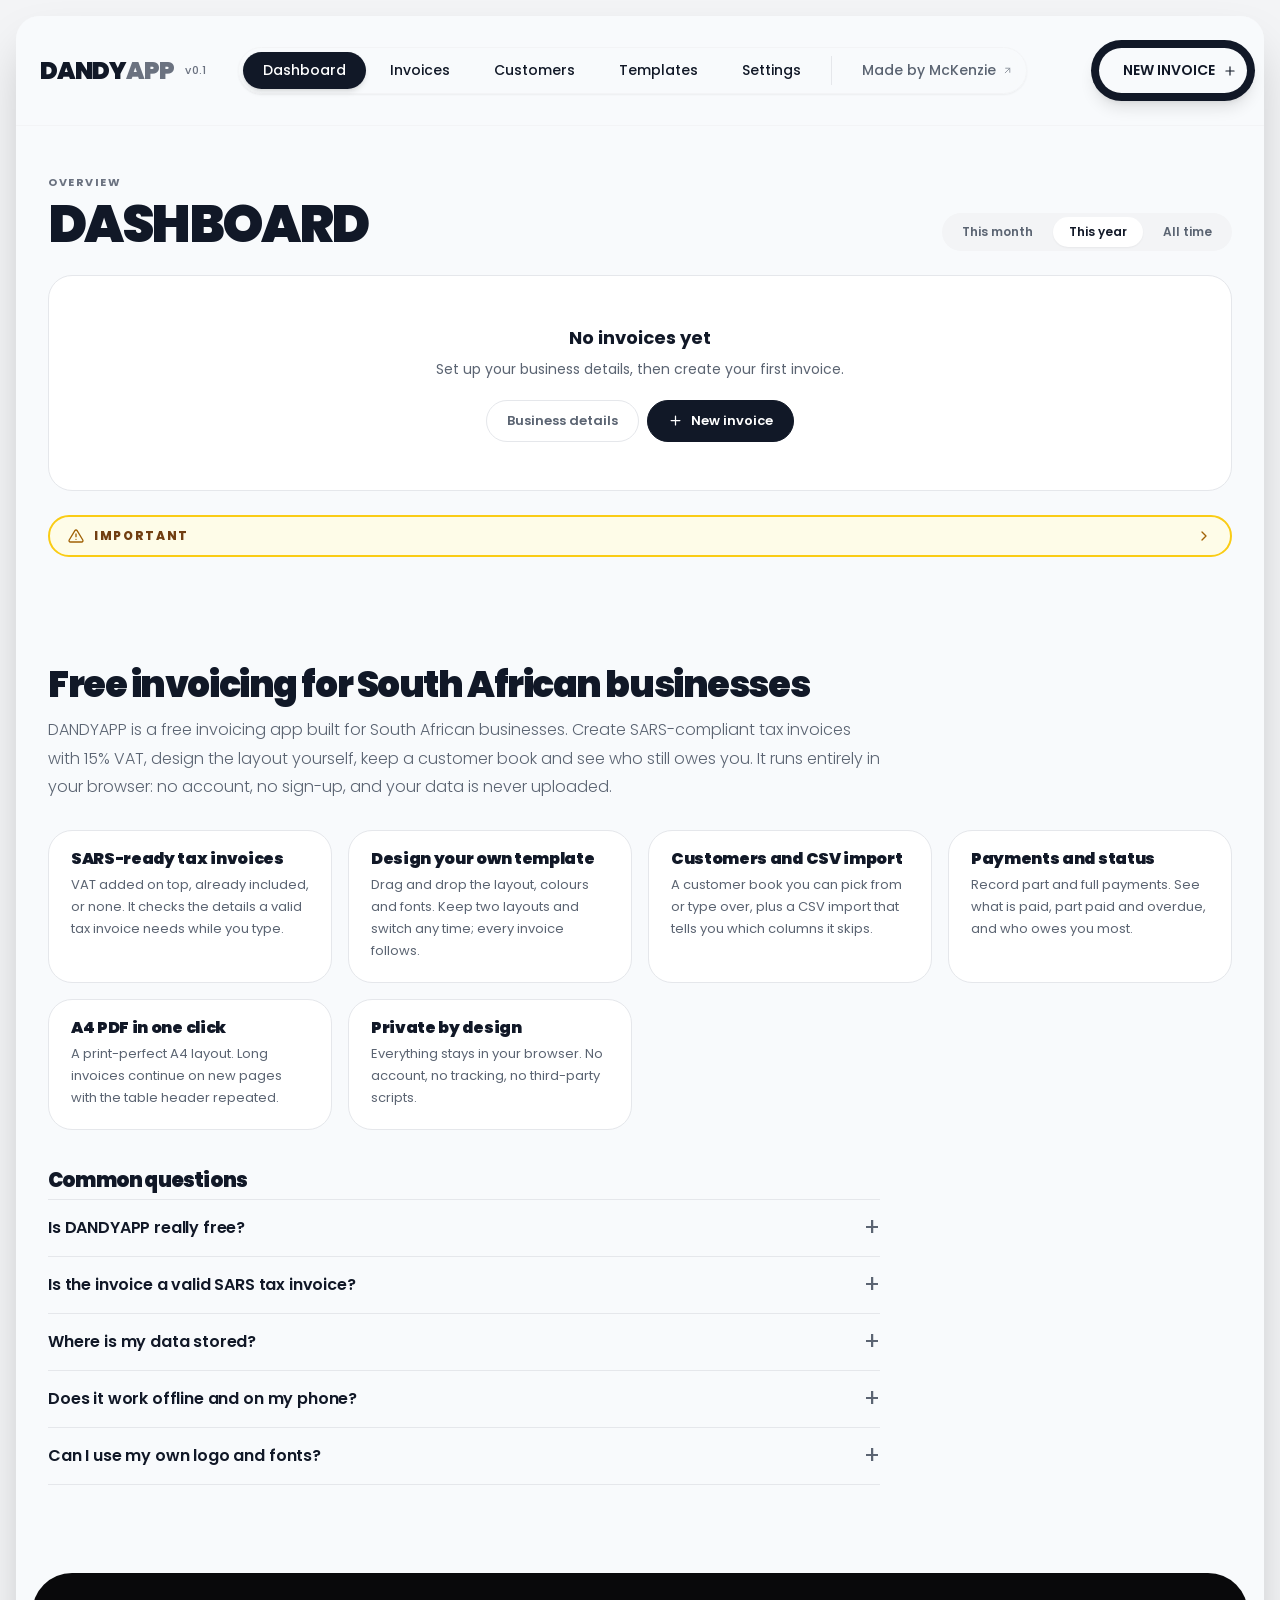
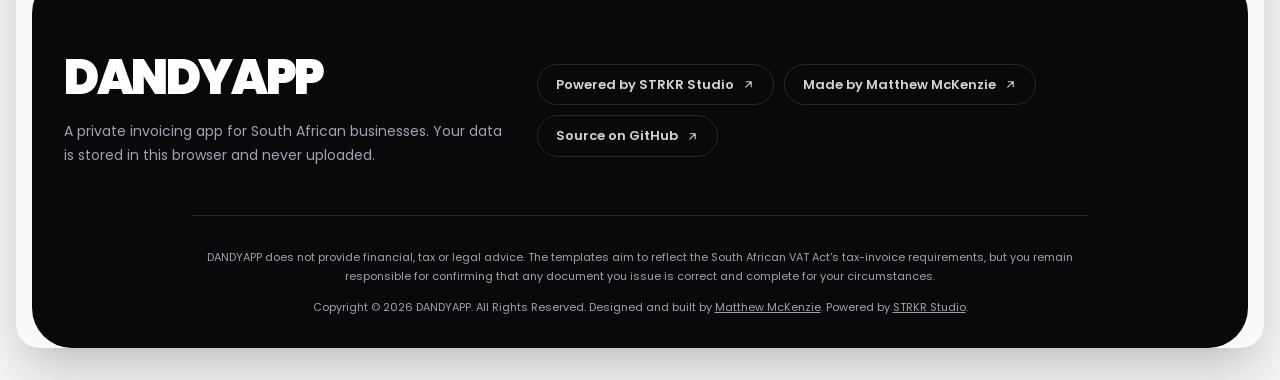
==== commit 3cef7ada: "feat(app): add cross-tab locking, SEO, PWA, security headers and version label Adds Web Locks so a r" ====
--- a/index.html
+++ b/index.html
@@ -2,85 +2,192 @@
 <html lang="en-ZA">
 <head>
     <meta charset="UTF-8">
-    <meta name="viewport" content="width=device-width, initial-scale=1.0">
+    <meta name="viewport" content="width=device-width, initial-scale=1.0, viewport-fit=cover">
 
     <title>Free SARS-Compliant Invoice App (15% VAT) | DANDYAPP</title>
-    <meta name="description" content="Free South African invoicing app. Design your own invoice template with drag and drop, keep a customer book, record payments and see what you are owed. SARS-compliant 15% VAT tax invoices and a print-perfect A4 PDF. Runs entirely in your browser - nothing is uploaded." />
+    <meta name="description" content="Free South African invoice app: design your template, keep customers, track payments and print SARS-compliant 15% VAT invoices. Private, in your browser." />
     <meta name="keywords" content="invoice generator south africa, tax invoice template south africa, sars tax invoice requirements, vat invoice 15%, free invoice app za, invoice template designer, freelancer invoice south africa, small business invoicing" />
-    <link rel="canonical" href="https://dandyapp.co.za/" />
+    <link rel="canonical" href="https://www.dandyapp.co.za/" />
+    <link rel="alternate" hreflang="en-za" href="https://www.dandyapp.co.za/" />
+    <link rel="alternate" hreflang="x-default" href="https://www.dandyapp.co.za/" />
     <meta name="robots" content="index, follow, max-snippet:-1, max-image-preview:large, max-video-preview:-1" />
     <meta name="author" content="Matthew McKenzie" />
     <meta name="theme-color" content="#f8fafc" />
+    <meta name="color-scheme" content="light" />
     <meta name="format-detection" content="telephone=no" />
-
-    <link rel="preconnect" href="https://fonts.googleapis.com">
-    <link rel="preconnect" href="https://fonts.gstatic.com" crossorigin>
-    <link href="https://fonts.googleapis.com/css2?family=Poppins:wght@300;400;500;600;700;800;900&display=swap" rel="stylesheet">
+    <meta name="geo.region" content="ZA" />
+
+    <link rel="preload" href="/fonts/poppins-latin-400-normal.woff2" as="font" type="font/woff2" crossorigin>
+    <link rel="preload" href="/fonts/poppins-latin-700-normal.woff2" as="font" type="font/woff2" crossorigin>
+    <link rel="preload" href="/fonts/poppins-latin-900-normal.woff2" as="font" type="font/woff2" crossorigin>
+    <link rel="stylesheet" href="/css/fonts.css">
     <link rel="stylesheet" href="/css/dandy.css">
     <link rel="stylesheet" href="/css/app.css">
 
-    <link rel="icon" href="/favicon.ico" sizes="32x32">
-    <link rel="icon" href="/favicon-96x96.png" type="image/png" sizes="96x96">
-    <link rel="apple-touch-icon" href="/apple-touch-icon.png" sizes="180x180">
+    <link rel="icon" href="/favicon.ico" sizes="any">
+    <link rel="icon" type="image/png" sizes="96x96" href="/favicon-96x96.png">
+    <link rel="icon" type="image/png" sizes="32x32" href="/favicon-32x32.png">
+    <link rel="icon" type="image/png" sizes="16x16" href="/favicon-16x16.png">
+    <link rel="apple-touch-icon" sizes="180x180" href="/apple-touch-icon.png">
     <link rel="manifest" href="/site.webmanifest">
+    <meta name="application-name" content="DANDYAPP" />
     <meta name="apple-mobile-web-app-title" content="DANDYAPP" />
-
-    <meta name="geo.region" content="ZA-GP" />
-    <meta name="geo.placename" content="Johannesburg, Gauteng, South Africa" />
+    <meta name="apple-mobile-web-app-capable" content="yes" />
+    <meta name="mobile-web-app-capable" content="yes" />
+    <meta name="apple-mobile-web-app-status-bar-style" content="default" />
 
     <meta property="og:type" content="website" />
-    <meta property="og:url" content="https://dandyapp.co.za/" />
+    <meta property="og:url" content="https://www.dandyapp.co.za/" />
     <meta property="og:site_name" content="DANDYAPP" />
-    <meta property="og:title" content="Invoice App | DANDYAPP" />
-    <meta property="og:description" content="Design your invoice template, keep customers, record payments. SARS-compliant, private, runs in your browser." />
-    <meta property="og:image" content="https://dandyapp.co.za/assets/og-image.png" />
+    <meta property="og:title" content="DANDYAPP - Free SARS-Compliant Invoice App" />
+    <meta property="og:description" content="Design your own invoice template, keep customers and track payments. SARS-compliant 15% VAT, free and private: it runs in your browser." />
+    <meta property="og:locale" content="en_ZA" />
+    <meta property="og:image" content="https://www.dandyapp.co.za/assets/og-image.jpg" />
+    <meta property="og:image:secure_url" content="https://www.dandyapp.co.za/assets/og-image.jpg" />
+    <meta property="og:image:type" content="image/jpeg" />
     <meta property="og:image:width" content="1200" />
     <meta property="og:image:height" content="630" />
-    <meta property="og:image:alt" content="DANDYAPP - a private invoicing app for South African businesses" />
-    <meta property="og:locale" content="en_ZA" />
+    <meta property="og:image:alt" content="DANDYAPP: Invoices for South African businesses, with a sample SARS tax invoice." />
     <meta name="twitter:card" content="summary_large_image" />
-    <meta name="twitter:title" content="Invoice App | DANDYAPP" />
-    <meta name="twitter:description" content="Design your invoice template, keep customers, record payments. SARS-compliant, private, runs in your browser." />
-    <meta name="twitter:image" content="https://dandyapp.co.za/assets/og-image.png" />
+    <meta name="twitter:title" content="DANDYAPP - Free SARS-Compliant Invoice App" />
+    <meta name="twitter:description" content="Design your own invoice template, keep customers and track payments. SARS-compliant 15% VAT, free and private: it runs in your browser." />
+    <meta name="twitter:image" content="https://www.dandyapp.co.za/assets/og-image.jpg" />
+    <meta name="twitter:image:alt" content="DANDYAPP: Invoices for South African businesses, with a sample SARS tax invoice." />
+
+    <script src="/js/vendor/dexie.min.js" defer></script>
+    <script src="/js/config.js" defer></script>
+    <script src="/js/core.js" defer></script>
+    <script src="/js/billing.js" defer></script>
+    <script src="/js/fonts.js" defer></script>
+    <script src="/js/components.js" defer></script>
+    <script src="/js/layout.js" defer></script>
+    <script src="/js/csv.js" defer></script>
+    <script src="/js/locks.js" defer></script>
+    <script src="/js/db.js" defer></script>
+    <script src="/js/app.js" defer></script>
+    <script src="/js/views/dashboard.js" defer></script>
+    <script src="/js/views/invoices.js" defer></script>
+    <script src="/js/views/editor.js" defer></script>
+    <script src="/js/views/customers.js" defer></script>
+    <script src="/js/views/designer.js" defer></script>
+    <script src="/js/views/settings.js" defer></script>
 
     <script type="application/ld+json">
-    {
-        "@context": "https://schema.org",
-        "@graph": [
-            {
-                "@type": "WebSite",
-                "@id": "https://dandyapp.co.za/#website",
-                "url": "https://dandyapp.co.za/",
-                "name": "DANDYAPP",
-                "inLanguage": "en-ZA"
-            },
-            {
-                "@type": "SoftwareApplication",
-                "@id": "https://dandyapp.co.za/#app",
-                "name": "DANDYAPP Invoice App",
-                "url": "https://dandyapp.co.za/",
-                "applicationCategory": "BusinessApplication",
-                "operatingSystem": "Any (web browser)",
-                "browserRequirements": "Requires JavaScript. Works offline after first load.",
-                "description": "Design your invoice template with drag and drop, keep a customer book, record payments and print a SARS-compliant A4 tax invoice.",
-                "image": "https://dandyapp.co.za/assets/og-image.png",
-                "inLanguage": "en-ZA",
-                "isAccessibleForFree": true,
-                "offers": { "@type": "Offer", "price": "0", "priceCurrency": "ZAR" },
-                "featureList": [
-                    "Drag and drop invoice template designer with two saved layouts",
-                    "SARS tax-invoice fields and 15% VAT, inclusive or exclusive",
-                    "Customer book and invoice storage",
-                    "Payments, statuses and outstanding balances",
-                    "Print-perfect A4 PDF",
-                    "Data stored in your browser, exportable to JSON"
-                ],
-                "areaServed": { "@type": "Country", "name": "South Africa" },
-                "isPartOf": { "@id": "https://dandyapp.co.za/#website" },
-                "author": { "@type": "Person", "name": "Matthew McKenzie", "url": "https://www.matthewmckenzie.co.za" }
-            }
-        ]
+{
+  "@context": "https://schema.org",
+  "@graph": [
+    {
+      "@type": "WebSite",
+      "@id": "https://www.dandyapp.co.za/#website",
+      "url": "https://www.dandyapp.co.za/",
+      "name": "DANDYAPP",
+      "description": "Free South African invoice app: design your template, keep customers, track payments and print SARS-compliant 15% VAT invoices. Private, in your browser.",
+      "inLanguage": "en-ZA",
+      "publisher": {
+        "@id": "https://www.dandyapp.co.za/#author"
+      }
+    },
+    {
+      "@type": "Person",
+      "@id": "https://www.dandyapp.co.za/#author",
+      "name": "Matthew McKenzie",
+      "url": "https://www.matthewmckenzie.co.za",
+      "sameAs": [
+        "https://github.com/SirMcKenzie",
+        "https://www.strkr.co.za"
+      ]
+    },
+    {
+      "@type": "WebApplication",
+      "@id": "https://www.dandyapp.co.za/#app",
+      "name": "DANDYAPP Invoice App",
+      "url": "https://www.dandyapp.co.za/",
+      "applicationCategory": "BusinessApplication",
+      "applicationSubCategory": "Invoicing",
+      "operatingSystem": "Any (web browser)",
+      "browserRequirements": "Requires JavaScript and a browser with IndexedDB.",
+      "description": "Free South African invoice app: design your template, keep customers, track payments and print SARS-compliant 15% VAT invoices. Private, in your browser.",
+      "image": "https://www.dandyapp.co.za/assets/og-image.jpg",
+      "inLanguage": "en-ZA",
+      "isAccessibleForFree": true,
+      "offers": {
+        "@type": "Offer",
+        "price": "0",
+        "priceCurrency": "ZAR"
+      },
+      "featureList": [
+        "SARS tax-invoice fields and 15% VAT, inclusive or exclusive",
+        "Drag-and-drop invoice template designer with two saved layouts",
+        "Customer book with CSV import",
+        "Payments, statuses and outstanding balances",
+        "A4 PDF output",
+        "Built-in fonts or your own font",
+        "Works offline; data stays in your browser"
+      ],
+      "screenshot": [
+        "https://www.dandyapp.co.za/assets/screenshots/dashboard.png",
+        "https://www.dandyapp.co.za/assets/screenshots/editor.png",
+        "https://www.dandyapp.co.za/assets/screenshots/designer.png"
+      ],
+      "areaServed": {
+        "@type": "Country",
+        "name": "South Africa"
+      },
+      "author": {
+        "@id": "https://www.dandyapp.co.za/#author"
+      },
+      "isPartOf": {
+        "@id": "https://www.dandyapp.co.za/#website"
+      }
+    },
+    {
+      "@type": "FAQPage",
+      "@id": "https://www.dandyapp.co.za/#faq",
+      "mainEntity": [
+        {
+          "@type": "Question",
+          "name": "Is DANDYAPP really free?",
+          "acceptedAnswer": {
+            "@type": "Answer",
+            "text": "Yes. There is no account, no sign-up, no ads and no limit on how many invoices you create."
+          }
+        },
+        {
+          "@type": "Question",
+          "name": "Is the invoice a valid SARS tax invoice?",
+          "acceptedAnswer": {
+            "@type": "Answer",
+            "text": "It includes the fields the VAT Act asks for and warns you while you type if something is missing, such as your VAT number, the invoice number, or the customer's address and VAT number above R5 000. You stay responsible for checking that every invoice is correct for your situation. This is not tax advice."
+          }
+        },
+        {
+          "@type": "Question",
+          "name": "Where is my data stored?",
+          "acceptedAnswer": {
+            "@type": "Answer",
+            "text": "In your own browser, on your device. It is never uploaded, so nobody else has a copy. Clearing your site data or switching browser or device means starting empty, so download a backup regularly and restore it from Settings."
+          }
+        },
+        {
+          "@type": "Question",
+          "name": "Does it work offline and on my phone?",
+          "acceptedAnswer": {
+            "@type": "Answer",
+            "text": "Yes to both. After your first visit it keeps working without a connection, it is laid out for phones, and you can install it to your home screen like an app."
+          }
+        },
+        {
+          "@type": "Question",
+          "name": "Can I use my own logo and fonts?",
+          "acceptedAnswer": {
+            "@type": "Answer",
+            "text": "Yes. Add your logo and banking details in Settings, then design the layout in Templates with 13 built-in fonts or a font file of your own."
+          }
+        }
+      ]
     }
+  ]
+}
     </script>
 </head>
 <body>
@@ -89,6 +196,7 @@
 
     <header class="site-header">
         <a href="#/" class="wordmark">DANDY<span>APP</span></a>
+        <span class="version" id="app-version" hidden></span>
         <nav class="pill-nav" aria-label="Primary">
             <a href="#/" data-nav="dashboard">Dashboard</a>
             <a href="#/invoices" data-nav="invoices">Invoices</a>
@@ -104,7 +212,35 @@
         </div>
     </header>
 
-    <main class="app" id="view" aria-live="polite"></main>
+    <p class="sr-only" id="route-announcer" role="status" aria-live="polite"></p>
+
+    <main class="app" id="view">
+        <noscript>
+            <div class="panel"><h1 style="font-size:1.5rem;margin-bottom:.5rem">DANDYAPP needs JavaScript</h1>
+            <p class="muted">DANDYAPP is an invoicing app that runs in your browser, so it needs JavaScript switched on. Nothing is sent to a server.</p></div>
+        </noscript>
+    </main>
+
+    <section class="about" id="about" aria-labelledby="about-h">
+        <h2 id="about-h">Free invoicing for South African businesses</h2>
+        <p class="about-lead">DANDYAPP is a free invoicing app built for South African businesses. Create SARS-compliant tax invoices with 15% VAT, design the layout yourself, keep a customer book and see who still owes you. It runs entirely in your browser: no account, no sign-up, and your data is never uploaded.</p>
+        <div class="feat-grid">
+            <div class="feat"><h3>SARS-ready tax invoices</h3><p>VAT added on top, already included, or none. It checks the details a valid tax invoice needs while you type.</p></div>
+            <div class="feat"><h3>Design your own template</h3><p>Drag and drop the layout, colours and fonts. Keep two layouts and switch any time; every invoice follows.</p></div>
+            <div class="feat"><h3>Customers and CSV import</h3><p>A customer book you can pick from or type over, plus a CSV import that tells you which columns it skips.</p></div>
+            <div class="feat"><h3>Payments and status</h3><p>Record part and full payments. See what is paid, part paid and overdue, and who owes you most.</p></div>
+            <div class="feat"><h3>A4 PDF in one click</h3><p>A print-perfect A4 layout. Long invoices continue on new pages with the table header repeated.</p></div>
+            <div class="feat"><h3>Private by design</h3><p>Everything stays in your browser. No account, no tracking, no third-party scripts.</p></div>
+        </div>
+        <h2 class="about-sub">Common questions</h2>
+        <div class="faq-list">
+            <details class="faq"><summary>Is DANDYAPP really free?</summary><p>Yes. There is no account, no sign-up, no ads and no limit on how many invoices you create.</p></details>
+            <details class="faq"><summary>Is the invoice a valid SARS tax invoice?</summary><p>It includes the fields the VAT Act asks for and warns you while you type if something is missing, such as your VAT number, the invoice number, or the customer's address and VAT number above R5 000. You stay responsible for checking that every invoice is correct for your situation. This is not tax advice.</p></details>
+            <details class="faq"><summary>Where is my data stored?</summary><p>In your own browser, on your device. It is never uploaded, so nobody else has a copy. Clearing your site data or switching browser or device means starting empty, so download a backup regularly and restore it from Settings.</p></details>
+            <details class="faq"><summary>Does it work offline and on my phone?</summary><p>Yes to both. After your first visit it keeps working without a connection, it is laid out for phones, and you can install it to your home screen like an app.</p></details>
+            <details class="faq"><summary>Can I use my own logo and fonts?</summary><p>Yes. Add your logo and banking details in Settings, then design the layout in Templates with 13 built-in fonts or a font file of your own.</p></details>
+        </div>
+    </section>
 
     <footer class="site-footer no-print">
         <div class="footer-top">
@@ -119,6 +255,9 @@
                 <a class="footer-credit" href="https://www.matthewmckenzie.co.za" target="_blank" rel="noopener">
                     Made by Matthew McKenzie <i data-icon="arrow-up-right"></i>
                 </a>
+                <a class="footer-credit" href="https://github.com/SirMcKenzie/dandyapp.co.za" target="_blank" rel="noopener">
+                    Source on GitHub <i data-icon="arrow-up-right"></i>
+                </a>
             </div>
         </div>
         <div class="footer-bottom">
@@ -131,21 +270,5 @@
 
 </div>
 
-<script src="/js/vendor/dexie.min.js"></script>
-<script src="/js/config.js"></script>
-<script src="/js/core.js"></script>
-<script src="/js/billing.js"></script>
-<script src="/js/fonts.js"></script>
-<script src="/js/components.js"></script>
-<script src="/js/layout.js"></script>
-<script src="/js/csv.js"></script>
-<script src="/js/db.js"></script>
-<script src="/js/app.js"></script>
-<script src="/js/views/dashboard.js"></script>
-<script src="/js/views/invoices.js"></script>
-<script src="/js/views/editor.js"></script>
-<script src="/js/views/customers.js"></script>
-<script src="/js/views/designer.js"></script>
-<script src="/js/views/settings.js"></script>
 </body>
 </html>
--- a/css/fonts.css
+++ b/css/fonts.css
@@ -0,0 +1,8 @@
+/* The UI typeface, self-hosted. Same files the invoice designer uses, so each is downloaded once. */
+@font-face{font-family:"Poppins";font-style:normal;font-weight:300;font-display:swap;src:url("/fonts/poppins-latin-300-normal.woff2") format("woff2");}
+@font-face{font-family:"Poppins";font-style:normal;font-weight:400;font-display:swap;src:url("/fonts/poppins-latin-400-normal.woff2") format("woff2");}
+@font-face{font-family:"Poppins";font-style:normal;font-weight:500;font-display:swap;src:url("/fonts/poppins-latin-500-normal.woff2") format("woff2");}
+@font-face{font-family:"Poppins";font-style:normal;font-weight:600;font-display:swap;src:url("/fonts/poppins-latin-600-normal.woff2") format("woff2");}
+@font-face{font-family:"Poppins";font-style:normal;font-weight:700;font-display:swap;src:url("/fonts/poppins-latin-700-normal.woff2") format("woff2");}
+@font-face{font-family:"Poppins";font-style:normal;font-weight:800;font-display:swap;src:url("/fonts/poppins-latin-800-normal.woff2") format("woff2");}
+@font-face{font-family:"Poppins";font-style:normal;font-weight:900;font-display:swap;src:url("/fonts/poppins-latin-900-normal.woff2") format("woff2");}
--- a/css/dandy.css
+++ b/css/dandy.css
@@ -11,8 +11,8 @@
     --slab:       #f8fafc;   /* the floating panel */
     --white:      #ffffff;
     --ink:        #111827;
-    --muted:      #6b7280;
-    --faint:      #9ca3af;
+    --muted:      #5b6472;
+    --faint:      #6b7280;
     --hairline:   #f3f4f6;
     --border:     #e5e7eb;
     --footer:     #09090b;
@@ -136,6 +136,13 @@
 @media (min-width: 768px) { .wordmark { font-size: 1.5rem; } }
 .wordmark span { color: var(--faint); }
 
+.version {
+    font-size: .6875rem; font-weight: 500; color: var(--faint);
+    letter-spacing: .02em; white-space: nowrap; z-index: 50;
+    margin-left: -.5rem;
+}
+@media (min-width: 768px) { .version { margin-left: -1.25rem; } }
+
 .pill-nav {
     display: none; align-items: center; gap: .25rem;
     background: rgb(248 250 252 / .8);
@@ -418,7 +425,7 @@
     border-top: 1px solid var(--footer-2); padding-top: 2rem;
     max-width: 56rem; margin: 0 auto; text-align: center;
 }
-.footer-bottom p { font-size: .6875rem; color: #52525b; line-height: 1.7; }
+.footer-bottom p { font-size: .6875rem; color: #a1a1aa; line-height: 1.7; }
 .footer-bottom p + p { margin-top: .75rem; }
 
 /* --- Utilities (a deliberately tiny set) ---------------------------------- */
--- a/css/app.css
+++ b/css/app.css
@@ -184,12 +184,12 @@
 .cmp .pre { white-space: pre-line; }
 .cmp-items { overflow: visible; }
 
-.c-label { font-size: .75em; font-weight: 800; letter-spacing: .12em; text-transform: uppercase; color: color-mix(in srgb, var(--accent, #111827) 40%, white); margin-bottom: .3em !important; }
+.c-label { font-size: .75em; font-weight: 800; letter-spacing: .12em; text-transform: uppercase; color: #9ca3af; color: color-mix(in srgb, var(--accent, #111827) 40%, white); margin-bottom: .3em !important; }
 .c-strong { font-weight: 700; }
 .c-big { font-size: 1.2em; line-height: 1.3; }
-.c-muted { color: color-mix(in srgb, var(--accent, #111827) 75%, white); font-size: .95em; }
-.c-faint { color: color-mix(in srgb, var(--accent, #111827) 40%, white); font-size: .9em; }
-.c-body { color: color-mix(in srgb, var(--accent, #111827) 85%, white); font-size: .95em; }
+.c-muted { color: #4b5563; color: color-mix(in srgb, var(--accent, #111827) 75%, white); font-size: .95em; }
+.c-faint { color: #9ca3af; color: color-mix(in srgb, var(--accent, #111827) 40%, white); font-size: .9em; }
+.c-body { color: #374151; color: color-mix(in srgb, var(--accent, #111827) 85%, white); font-size: .95em; }
 .c-title { font-size: 2.1em; font-weight: 900; letter-spacing: -.04em; line-height: 1.1; color: var(--accent); }
 .c-muted b { color: var(--accent, #111827); }
 
@@ -202,13 +202,13 @@
 
 .cmp-bank { padding: 2.5mm 3mm; background: #f9fafb; border-radius: 1.5mm; }
 .c-row { display: flex; justify-content: space-between; gap: 3mm; font-size: .95em; }
-.c-row span:first-child { color: color-mix(in srgb, var(--accent, #111827) 60%, white); }
+.c-row span:first-child { color: #6b7280; color: color-mix(in srgb, var(--accent, #111827) 60%, white); }
 .c-row span:last-child { font-weight: 600; text-align: right; }
 
 .c-items { width: 100%; border-collapse: separate; border-spacing: 0; }
 .c-items th {
     text-align: left; font-size: .75em; font-weight: 800; letter-spacing: .1em; text-transform: uppercase;
-    color: color-mix(in srgb, var(--accent, #111827) 60%, white); padding: .5em .5em .5em 0; border-bottom: .4mm solid var(--accent, #111827);
+    color: #6b7280; color: color-mix(in srgb, var(--accent, #111827) 60%, white); padding: .5em .5em .5em 0; border-bottom: .4mm solid var(--accent, #111827);
 }
 .c-items td { padding: .6em .5em .6em 0; border-bottom: .2mm solid #eceff3; vertical-align: top; line-height: 1.45; }
 .c-items td.d { font-weight: 600; }
@@ -309,7 +309,7 @@
 @media print {
     html, body { background: #fff !important; padding: 0 !important; margin: 0 !important; }
 
-    .site-header, .burger, .nav-drawer, .site-footer, .toolbar, .page-head,
+    .site-header, .burger, .nav-drawer, .site-footer, .toolbar, .page-head, .about,
     .editor .form-pane, .no-print, #toast { display: none !important; }
 
     .slab { box-shadow: none !important; border-radius: 0 !important; background: #fff !important; overflow: visible !important; }
@@ -381,3 +381,37 @@
 @media (prefers-reduced-motion: reduce) {
     .imp-body, .imp-chev { transition: none; }
 }
+
+/* The toolbar is pill-shaped on one row; once it wraps on a phone, a pill looks like an egg. */
+@media (max-width: 720px) { .toolbar { border-radius: var(--r-inner); } }
+
+/* --- About section: real, crawlable text under the dashboard ---------------------------------- */
+
+.about { max-width: 96rem; margin: 0 auto; padding: 0 1rem 3.5rem; }
+@media (min-width: 768px) { .about { padding: 0 2rem 4.5rem; } }
+.about h2 { font-size: clamp(1.5rem, 3.4vw, 2.25rem); letter-spacing: -.04em; margin-bottom: .75rem; }
+.about .about-lead { color: var(--muted); font-weight: 300; line-height: 1.8; max-width: 52rem; margin-bottom: 1.75rem; }
+.about .about-sub { font-size: 1.25rem; margin: 0 0 .5rem; }
+
+.feat-grid { display: grid; gap: 1rem; grid-template-columns: repeat(auto-fit, minmax(15rem, 1fr)); margin-bottom: 2.5rem; }
+.feat { background: #fff; border: 1px solid var(--border); border-radius: var(--r-inner); padding: 1.25rem 1.375rem; }
+.feat h3 { font-size: 1rem; letter-spacing: -.02em; margin-bottom: .375rem; }
+.feat p { font-size: .8125rem; line-height: 1.7; color: var(--muted); }
+
+.faq-list { max-width: 52rem; }
+.faq { border-top: 1px solid var(--border); padding: 1rem 0; }
+.faq:last-child { border-bottom: 1px solid var(--border); }
+.faq summary {
+    display: flex; align-items: center; justify-content: space-between; gap: 1.5rem;
+    cursor: pointer; list-style: none; font-size: 1rem; font-weight: 600; letter-spacing: -.01em;
+}
+.faq summary::-webkit-details-marker { display: none; }
+.faq summary::after { content: "+"; flex: none; font-size: 1.5rem; font-weight: 400; line-height: 1; color: var(--muted); transition: transform .2s; }
+.faq[open] summary::after { transform: rotate(45deg); }
+.faq summary:hover { color: var(--muted); }
+.faq p { margin-top: .75rem; font-size: .875rem; line-height: 1.75; color: var(--muted); }
+
+
+/* --- A page another tab has locked: read-only, with the reason shown above it ------------------- */
+.is-locked .d-stage, .is-locked .palette { pointer-events: none; opacity: .7; }
+.lock-banner { margin-bottom: 1rem; }
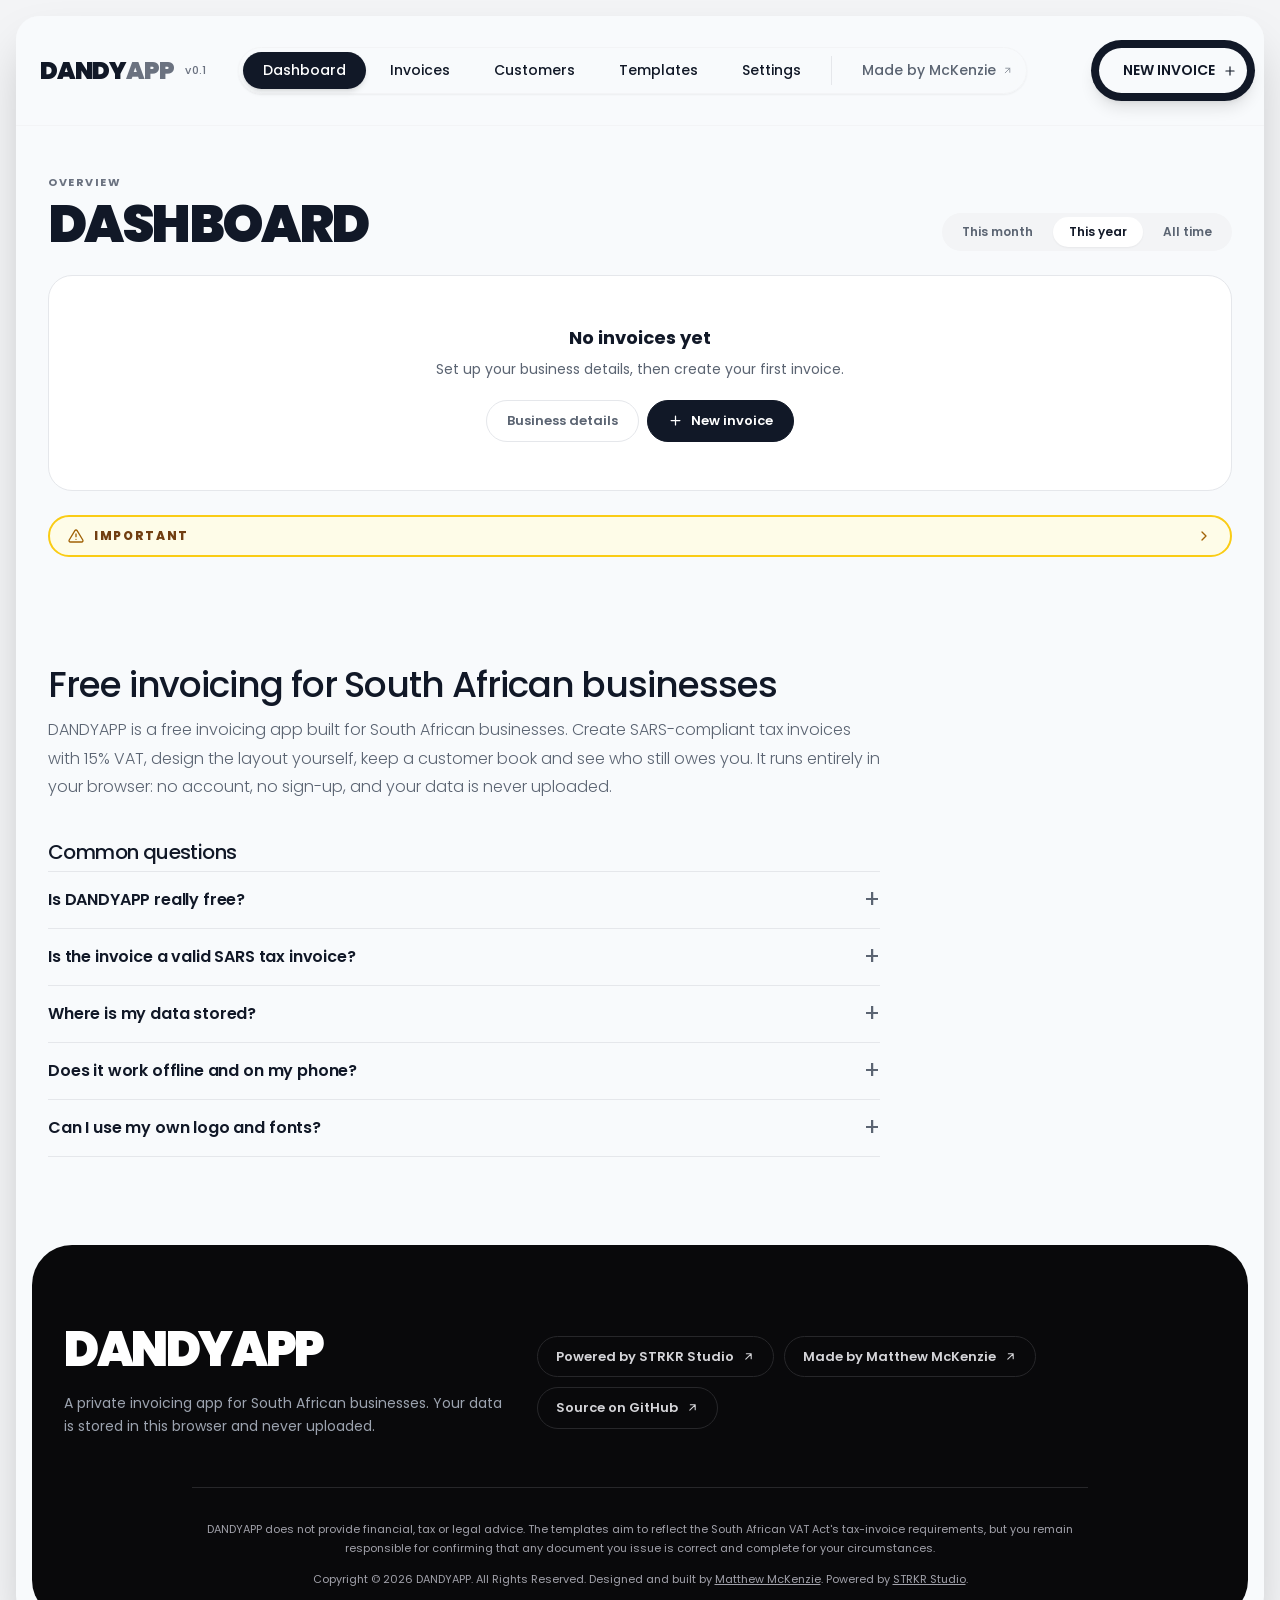
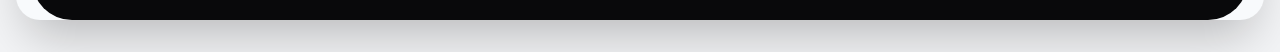
==== commit 60fe5978: "style(about): remove feature cards and lighten the heading" ====
--- a/index.html
+++ b/index.html
@@ -224,14 +224,6 @@
     <section class="about" id="about" aria-labelledby="about-h">
         <h2 id="about-h">Free invoicing for South African businesses</h2>
         <p class="about-lead">DANDYAPP is a free invoicing app built for South African businesses. Create SARS-compliant tax invoices with 15% VAT, design the layout yourself, keep a customer book and see who still owes you. It runs entirely in your browser: no account, no sign-up, and your data is never uploaded.</p>
-        <div class="feat-grid">
-            <div class="feat"><h3>SARS-ready tax invoices</h3><p>VAT added on top, already included, or none. It checks the details a valid tax invoice needs while you type.</p></div>
-            <div class="feat"><h3>Design your own template</h3><p>Drag and drop the layout, colours and fonts. Keep two layouts and switch any time; every invoice follows.</p></div>
-            <div class="feat"><h3>Customers and CSV import</h3><p>A customer book you can pick from or type over, plus a CSV import that tells you which columns it skips.</p></div>
-            <div class="feat"><h3>Payments and status</h3><p>Record part and full payments. See what is paid, part paid and overdue, and who owes you most.</p></div>
-            <div class="feat"><h3>A4 PDF in one click</h3><p>A print-perfect A4 layout. Long invoices continue on new pages with the table header repeated.</p></div>
-            <div class="feat"><h3>Private by design</h3><p>Everything stays in your browser. No account, no tracking, no third-party scripts.</p></div>
-        </div>
         <h2 class="about-sub">Common questions</h2>
         <div class="faq-list">
             <details class="faq"><summary>Is DANDYAPP really free?</summary><p>Yes. There is no account, no sign-up, no ads and no limit on how many invoices you create.</p></details>
--- a/css/app.css
+++ b/css/app.css
@@ -389,14 +389,10 @@
 
 .about { max-width: 96rem; margin: 0 auto; padding: 0 1rem 3.5rem; }
 @media (min-width: 768px) { .about { padding: 0 2rem 4.5rem; } }
-.about h2 { font-size: clamp(1.5rem, 3.4vw, 2.25rem); letter-spacing: -.04em; margin-bottom: .75rem; }
-.about .about-lead { color: var(--muted); font-weight: 300; line-height: 1.8; max-width: 52rem; margin-bottom: 1.75rem; }
+.about h2 { font-size: clamp(1.5rem, 3.4vw, 2.25rem); font-weight: 500; letter-spacing: -.03em; margin-bottom: .75rem; }
+.about .about-lead { color: var(--muted); font-weight: 300; line-height: 1.8; max-width: 52rem; margin-bottom: 2.5rem; }
 .about .about-sub { font-size: 1.25rem; margin: 0 0 .5rem; }
 
-.feat-grid { display: grid; gap: 1rem; grid-template-columns: repeat(auto-fit, minmax(15rem, 1fr)); margin-bottom: 2.5rem; }
-.feat { background: #fff; border: 1px solid var(--border); border-radius: var(--r-inner); padding: 1.25rem 1.375rem; }
-.feat h3 { font-size: 1rem; letter-spacing: -.02em; margin-bottom: .375rem; }
-.feat p { font-size: .8125rem; line-height: 1.7; color: var(--muted); }
 
 .faq-list { max-width: 52rem; }
 .faq { border-top: 1px solid var(--border); padding: 1rem 0; }
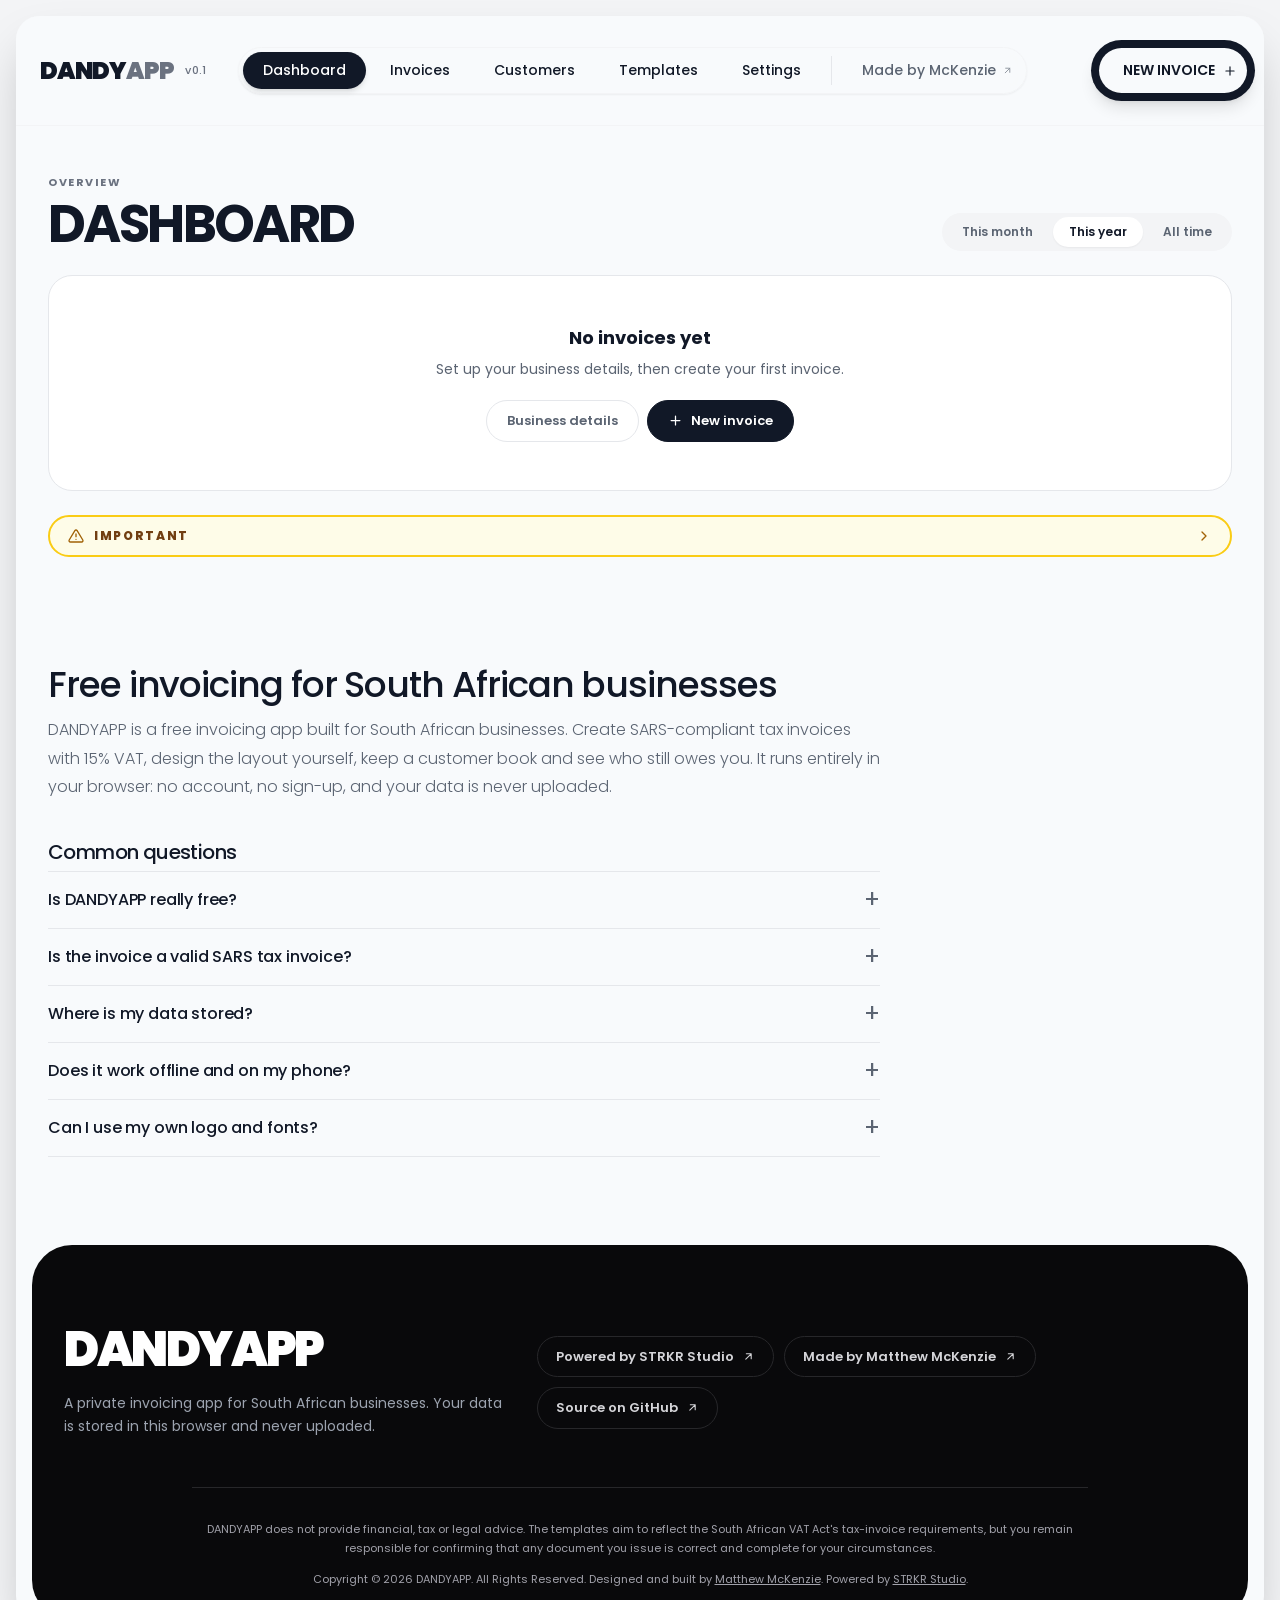
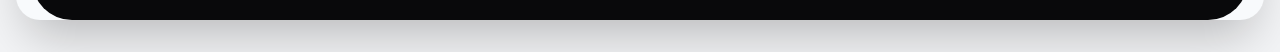
==== commit 78776961: "feat(designer): add template backgrounds with images, size budget and contrast check Adds a page col" ====
--- a/index.html
+++ b/index.html
@@ -59,6 +59,7 @@
     <script src="/js/core.js" defer></script>
     <script src="/js/billing.js" defer></script>
     <script src="/js/fonts.js" defer></script>
+    <script src="/js/images.js" defer></script>
     <script src="/js/components.js" defer></script>
     <script src="/js/layout.js" defer></script>
     <script src="/js/csv.js" defer></script>
--- a/css/app.css
+++ b/css/app.css
@@ -11,7 +11,7 @@
     display: flex; flex-wrap: wrap; gap: 1rem;
     align-items: flex-end; justify-content: space-between; margin-bottom: 1.5rem;
 }
-.page-head h1 { font-size: clamp(2rem, 6vw, 3.25rem); margin-top: .375rem; }
+.page-head h1 { font-size: clamp(2rem, 6vw, 3.25rem); font-weight: 700; margin-top: .375rem; }
 
 .toolbar {
     display: flex; flex-wrap: wrap; gap: .5rem; align-items: center;
@@ -332,6 +332,57 @@
    sticky preview from sticking. `clip` still rounds the corners without that. */
 .slab { overflow: clip; }
 
+/* --- Template background ---------------------------------------------------------------------
+   The colour and pictures sit first inside a page (or the designer canvas), under all text. */
+.bg { position: absolute; inset: 0; overflow: hidden; pointer-events: none; }
+.bg-l { position: absolute; overflow: hidden; }
+.bg-l img { display: block; width: 100%; height: 100%; }
+
+/* Background mode: the layout steps back so only the page is left to work on. */
+.d-canvas.bg-mode .d-box { pointer-events: none; outline: .25mm dashed rgb(107 114 128 / .4); }
+.d-canvas.bg-mode .d-box .d-in, .d-canvas.bg-mode .d-box .grow-hint, .d-canvas.bg-mode .d-box .ovf, .d-canvas.bg-mode .d-box .h { visibility: hidden; }
+.d-canvas.bg-mode .d-safe { background-image: none; outline-color: rgb(147 197 253 / .6); }
+.d-layers { position: absolute; inset: 0; pointer-events: none; }
+.d-layer { position: absolute; pointer-events: auto; cursor: move; touch-action: none; user-select: none; outline: .3mm dashed rgb(37 99 235 / .55); }
+.d-layer:hover { outline-color: #2563eb; }
+.d-layer.sel { outline: .5mm solid #2563eb; }
+.d-layer .h { position: absolute; width: 3mm; height: 3mm; background: #2563eb; border: .3mm solid #fff; border-radius: .6mm; display: none; }
+.d-layer.sel .h { display: block; }
+.d-layer .h[data-h="nw"] { left: -1.5mm; top: -1.5mm; cursor: nwse-resize; }
+.d-layer .h[data-h="n"]  { left: calc(50% - 1.5mm); top: -1.5mm; cursor: ns-resize; }
+.d-layer .h[data-h="ne"] { right: -1.5mm; top: -1.5mm; cursor: nesw-resize; }
+.d-layer .h[data-h="e"]  { right: -1.5mm; top: calc(50% - 1.5mm); cursor: ew-resize; }
+.d-layer .h[data-h="se"] { right: -1.5mm; bottom: -1.5mm; cursor: nwse-resize; }
+.d-layer .h[data-h="s"]  { left: calc(50% - 1.5mm); bottom: -1.5mm; cursor: ns-resize; }
+.d-layer .h[data-h="sw"] { left: -1.5mm; bottom: -1.5mm; cursor: nesw-resize; }
+.d-layer .h[data-h="w"]  { left: -1.5mm; top: calc(50% - 1.5mm); cursor: ew-resize; }
+
+.bg-panel h3 { font-size: .75rem; font-weight: 800; letter-spacing: .08em; text-transform: uppercase; color: var(--faint); margin: 1.25rem 0 .5rem; }
+.bg-panel .color-row { display: flex; align-items: center; gap: .5rem; margin-top: .5rem; }
+.bg-panel input[type="color"] { width: 2.25rem; height: 2.25rem; padding: 0; border: 1px solid var(--border); border-radius: .5rem; background: #fff; cursor: pointer; }
+.bg-panel input[type="text"] { width: 6.5rem; padding: .375rem .625rem; font-family: var(--mono); font-size: .75rem; }
+.layer-list { display: flex; flex-direction: column; gap: .375rem; margin-top: .5rem; }
+.layer-row { display: flex; align-items: center; gap: .5rem; padding: .375rem; border: 1px solid var(--border); border-radius: .625rem; background: #fff; font-size: .75rem; cursor: pointer; }
+.layer-row.sel { border-color: var(--ink); box-shadow: 0 0 0 1px var(--ink); }
+.layer-row img { width: 2rem; height: 2rem; object-fit: cover; border-radius: .375rem; background: #e5e7eb; flex: none; }
+.layer-row .grow { min-width: 0; overflow: hidden; text-overflow: ellipsis; white-space: nowrap; }
+.layer-row small { display: block; color: var(--faint); }
+
+.meter { position: relative; height: .5rem; border-radius: 99px; background: #e5e7eb; overflow: hidden; margin: .5rem 0 .375rem; }
+.meter > i { display: block; height: 100%; background: var(--ok, #16a34a); border-radius: 99px; transition: width .2s; }
+.meter.warn > i { background: #d97706; }
+.meter.block > i { background: #dc2626; }
+.meter > b { position: absolute; top: 0; bottom: 0; width: 2px; background: #fff; }
+
+.cx { display: flex; align-items: center; gap: .5rem; font-size: .75rem; padding: .25rem 0; }
+.cx .grow { min-width: 0; overflow: hidden; text-overflow: ellipsis; white-space: nowrap; }
+.cx .num { color: var(--muted); font-variant-numeric: tabular-nums; }
+.cx .mark { width: 1.25rem; height: 1.25rem; border-radius: 50%; display: grid; place-items: center; flex: none; font-weight: 800; font-size: .875rem; line-height: 1; }
+.cx .mark svg { width: .75rem; height: .75rem; stroke-width: 3; }
+.cx .mark.good { background: #dcfce7; color: #15803d; }
+.cx .mark.close { background: #fef3c7; color: #b45309; }
+.cx .mark.bad { background: #fee2e2; color: #b91c1c; }
+
 /* --- Header inside the app slab ------------------------------------------------------------ */
 
 .slab > .site-header { position: static; background: var(--slab); border-bottom: 1px solid var(--hairline); }
@@ -399,7 +450,7 @@
 .faq:last-child { border-bottom: 1px solid var(--border); }
 .faq summary {
     display: flex; align-items: center; justify-content: space-between; gap: 1.5rem;
-    cursor: pointer; list-style: none; font-size: 1rem; font-weight: 600; letter-spacing: -.01em;
+    cursor: pointer; list-style: none; font-size: 1rem; font-weight: 500; letter-spacing: -.01em;
 }
 .faq summary::-webkit-details-marker { display: none; }
 .faq summary::after { content: "+"; flex: none; font-size: 1.5rem; font-weight: 400; line-height: 1; color: var(--muted); transition: transform .2s; }
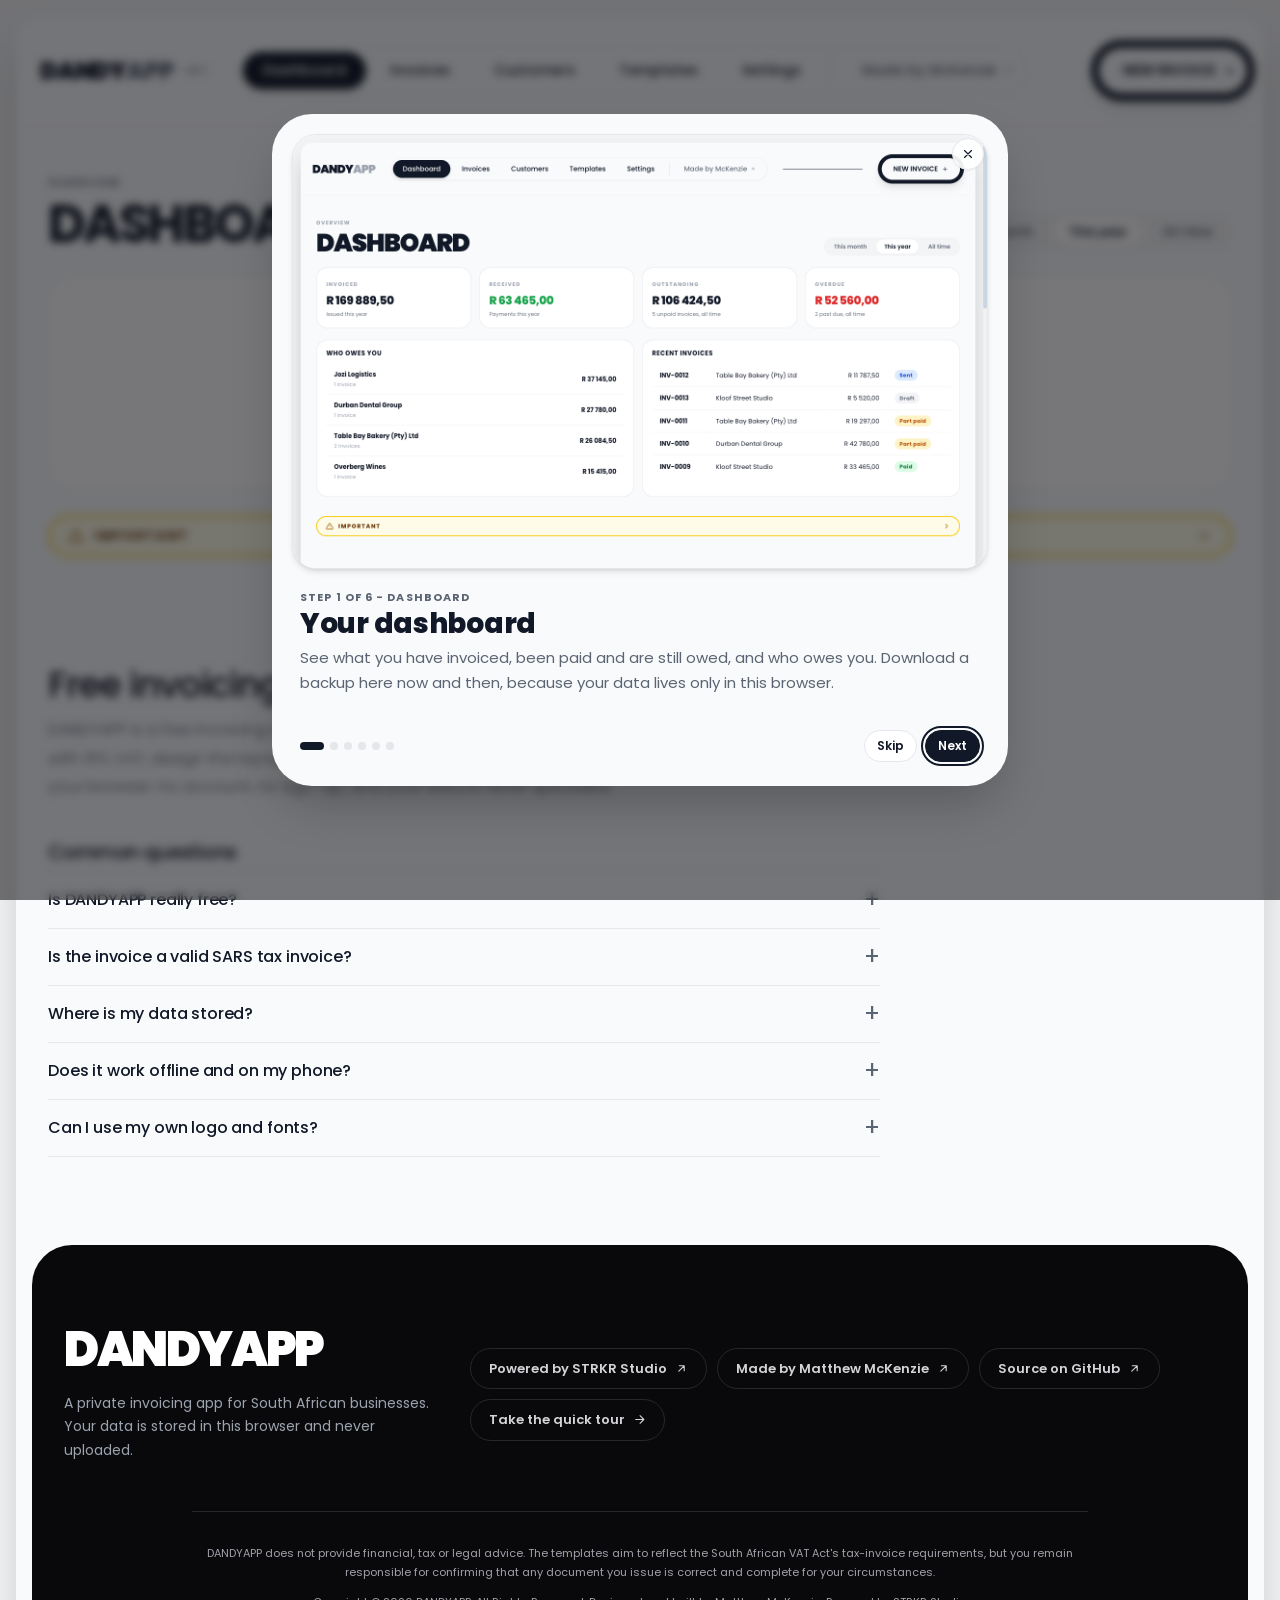
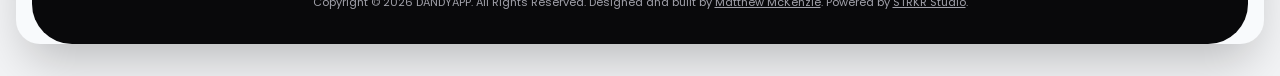
==== commit 155e30a4: "feat(tour): add first-visit quick tour and rewrite readme" ====
--- a/index.html
+++ b/index.html
@@ -64,6 +64,7 @@
     <script src="/js/layout.js" defer></script>
     <script src="/js/csv.js" defer></script>
     <script src="/js/locks.js" defer></script>
+    <script src="/js/tour.js" defer></script>
     <script src="/js/db.js" defer></script>
     <script src="/js/app.js" defer></script>
     <script src="/js/views/dashboard.js" defer></script>
@@ -251,6 +252,9 @@
                 <a class="footer-credit" href="https://github.com/SirMcKenzie/dandyapp.co.za" target="_blank" rel="noopener">
                     Source on GitHub <i data-icon="arrow-up-right"></i>
                 </a>
+                <button type="button" class="footer-credit" data-tour>
+                    Take the quick tour <i data-icon="arrow-right"></i>
+                </button>
             </div>
         </div>
         <div class="footer-bottom">
--- a/css/app.css
+++ b/css/app.css
@@ -462,3 +462,42 @@
 /* --- A page another tab has locked: read-only, with the reason shown above it ------------------- */
 .is-locked .d-stage, .is-locked .palette { pointer-events: none; opacity: .7; }
 .lock-banner { margin-bottom: 1rem; }
+
+/* --- Quick tour: a rounded window with a rounded screenshot of each page ------------------------ */
+
+.tour {
+    position: fixed; inset: 0; z-index: 450; display: flex; align-items: center; justify-content: center;
+    padding: .75rem; background: rgb(9 9 11 / .55); backdrop-filter: blur(4px);
+    opacity: 0; transition: opacity .25s ease;
+}
+.tour.open { opacity: 1; }
+.tour-window {
+    position: relative; width: 100%; max-width: 46rem; max-height: 100%; overflow-y: auto;
+    background: var(--slab); border-radius: var(--r-outer); padding: 1rem; box-shadow: var(--shadow-2xl);
+    transform: translateY(.75rem) scale(.98); transition: transform .25s ease;
+}
+.tour.open .tour-window { transform: none; }
+.tour-shot {
+    aspect-ratio: 16 / 10; overflow: hidden; border-radius: var(--r-inner);
+    border: 1px solid var(--border); background: var(--white); box-shadow: var(--shadow);
+}
+.tour-shot img { width: 100%; height: 100%; object-fit: cover; object-position: top left; }
+.tour [hidden] { display: none; }
+.tour-x {
+    position: absolute; top: 1.5rem; right: 1.5rem; display: grid; place-items: center;
+    width: 2rem; height: 2rem; border-radius: var(--r-pill);
+    background: rgb(255 255 255 / .92); border: 1px solid var(--border); box-shadow: var(--shadow-sm);
+}
+.tour-x:hover { background: var(--white); border-color: var(--faint); }
+.tour-x svg { width: .875rem; height: .875rem; }
+.tour-body { padding: 1.25rem .5rem .5rem; }
+.tour-step { font-size: .6875rem; font-weight: 700; letter-spacing: .1em; text-transform: uppercase; color: var(--muted); }
+.tour-body h2 { font-size: 1.5rem; font-weight: 800; letter-spacing: -.01em; margin: .25rem 0 .5rem; }
+.tour-text { font-size: .875rem; line-height: 1.65; color: var(--muted); min-height: 4.5rem; }
+.tour-foot { display: flex; align-items: center; justify-content: space-between; gap: 1rem; flex-wrap: wrap; padding: .75rem .5rem .25rem; }
+.tour-dots { display: flex; gap: .375rem; }
+.tour-dots i { width: .5rem; height: .5rem; border-radius: var(--r-pill); background: var(--border); transition: width .25s, background-color .25s; }
+.tour-dots i.on { width: 1.5rem; background: var(--ink); }
+
+@media (min-width: 640px) { .tour-window { padding: 1.25rem; } .tour-body h2 { font-size: 1.75rem; } .tour-text { font-size: .9375rem; min-height: 4rem; } }
+@media (prefers-reduced-motion: reduce) { .tour, .tour-window, .tour-dots i { transition: none; } }
